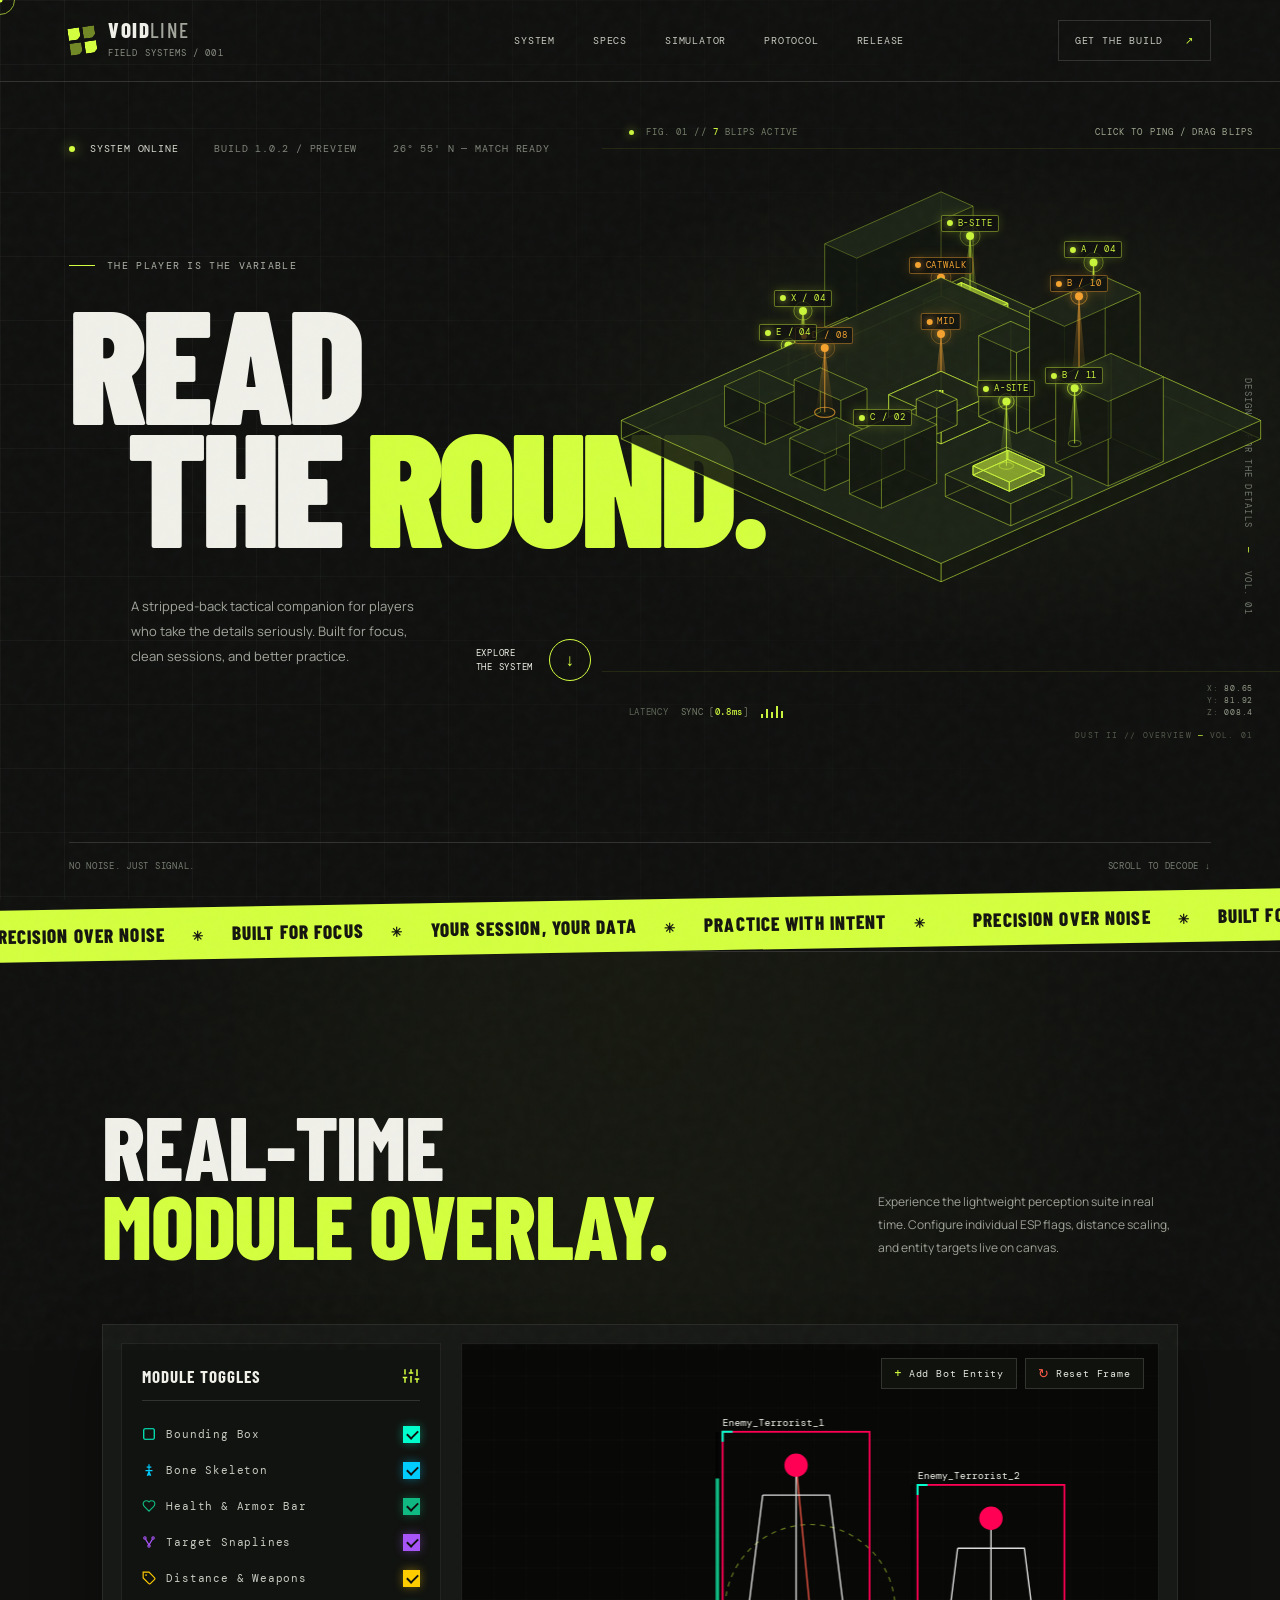
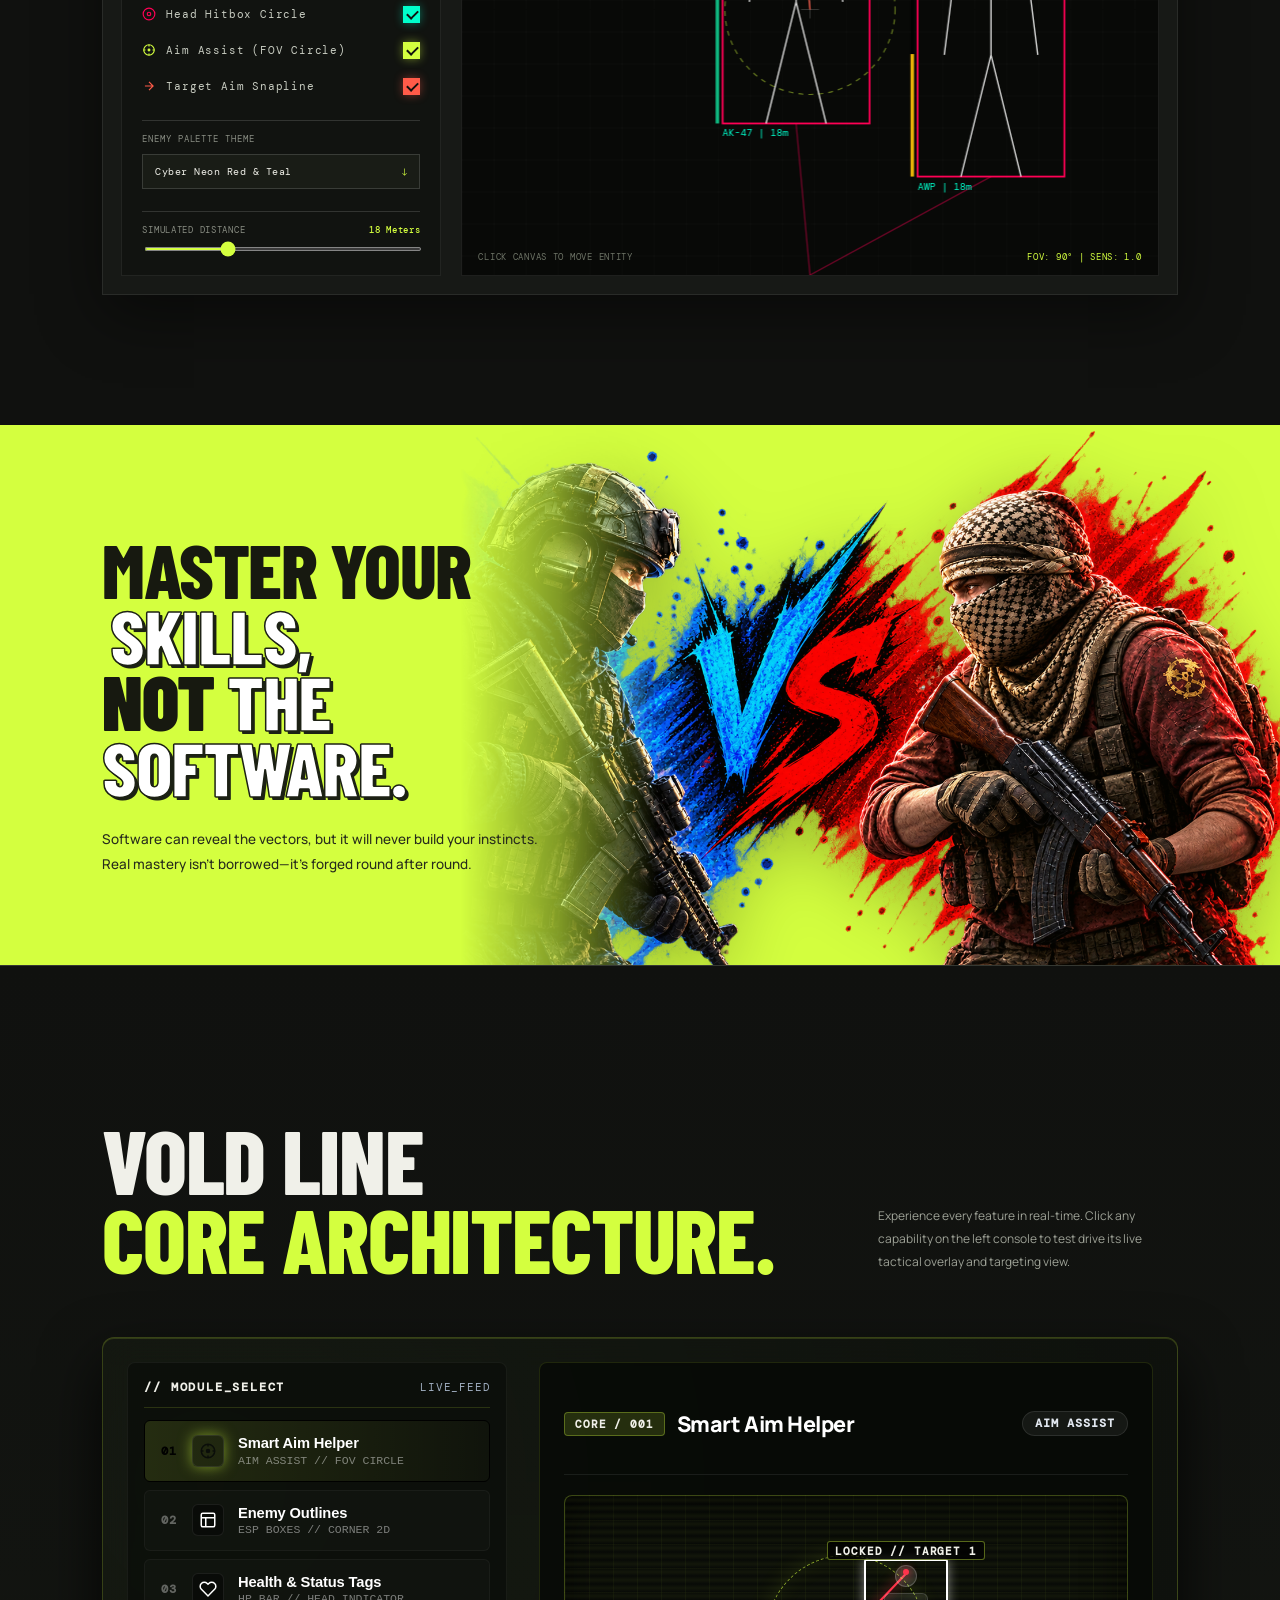
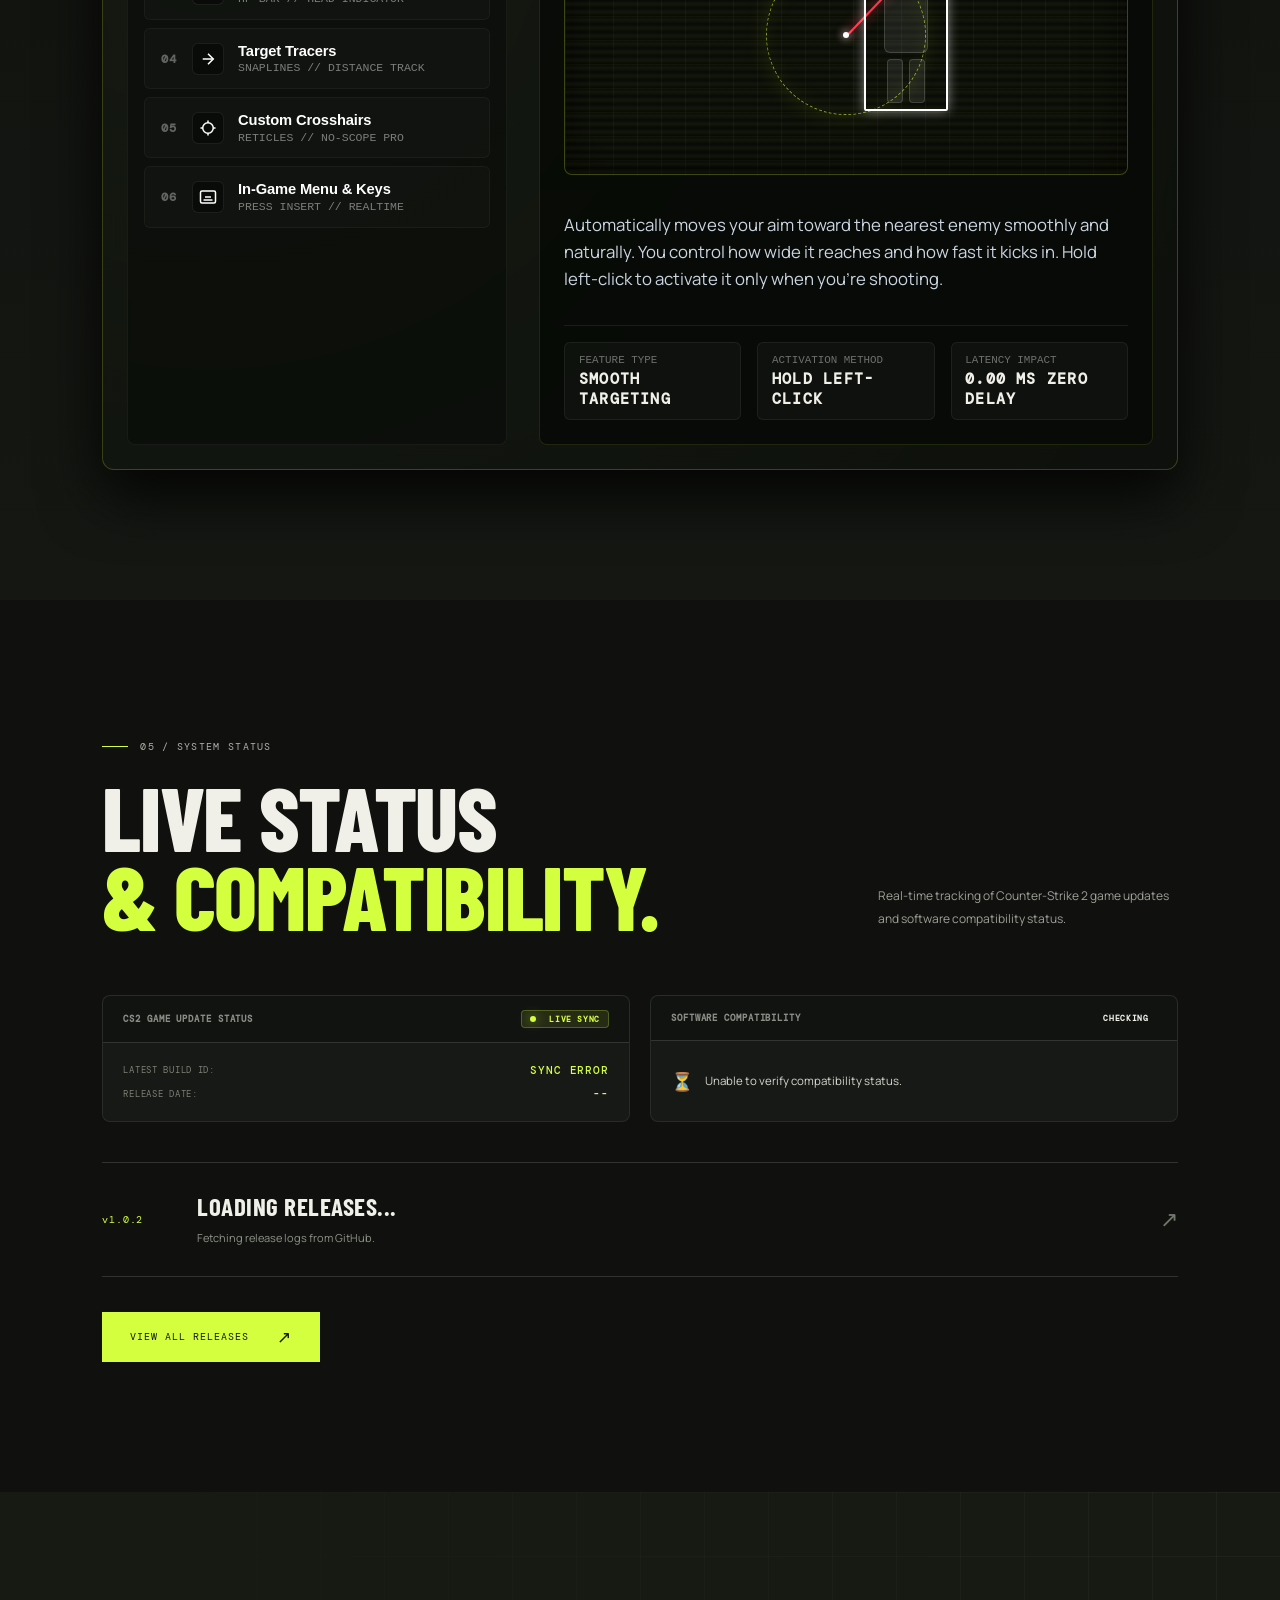
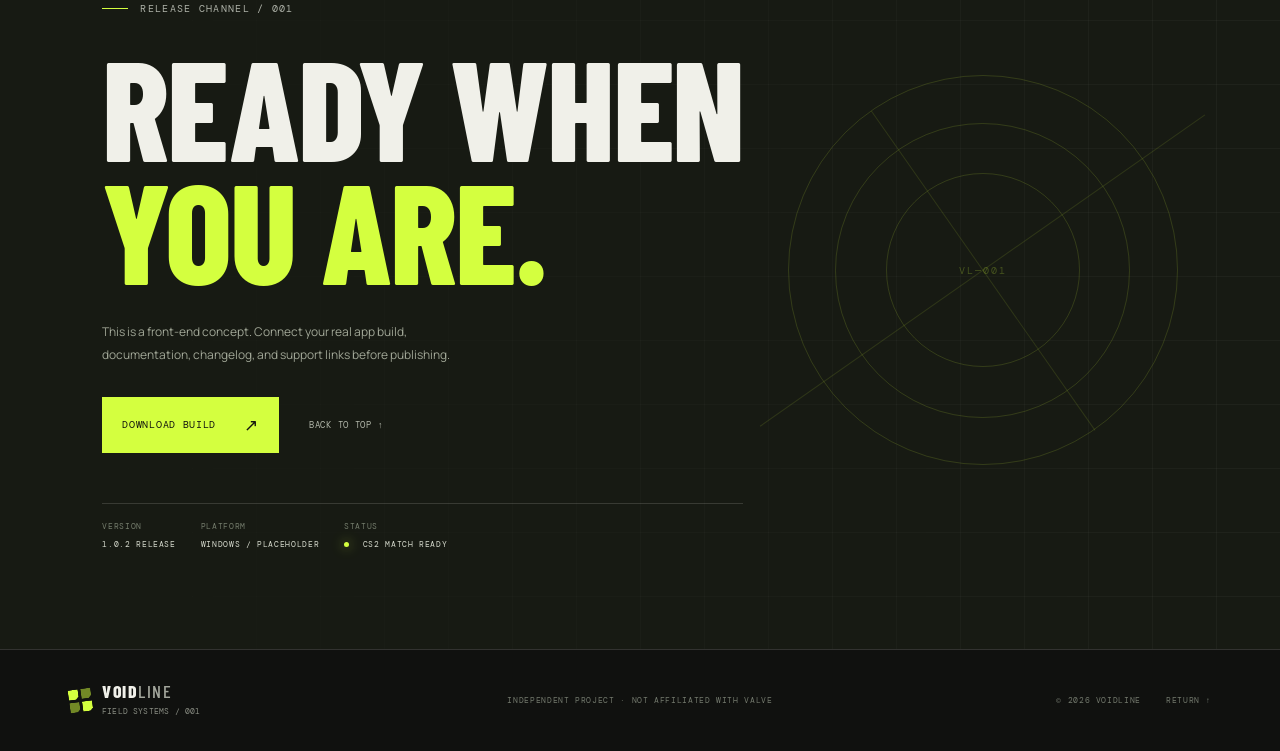
==== index.html @ ed29a685 "Update index.html" ====
<!doctype html>
<html lang="en">

<head>
  <meta charset="utf-8">
  <meta name="viewport" content="width=device-width, initial-scale=1">
  <meta name="theme-color" content="#10110f">
  <meta name="description" content="VOIDLINE — a precision-built companion for Counter-Strike players.">
  <title>VOIDLINE — Tactical Companion</title>
  <link rel="preconnect" href="https://fonts.googleapis.com">
  <link rel="preconnect" href="https://fonts.gstatic.com" crossorigin>
  <link
    href="https://fonts.googleapis.com/css2?family=Barlow+Condensed:wght@500;600;700;800;900&family=DM+Mono:wght@400;500&family=Manrope:wght@400;500;600;700;800&display=swap"
    rel="stylesheet">
  <link rel="stylesheet" href="style.css">
</head>

<body>
  <div class="grain" aria-hidden="true"></div>
  <div class="cursor-dot" aria-hidden="true"></div>
  <div class="cursor-ring" aria-hidden="true"></div>

  <header class="topbar">
    <a class="brand" href="#top" aria-label="VOIDLINE home">
      <span class="brand-mark"><i></i><i></i><i></i><i></i></span>
      <span>VOID<span class="brand-light">LINE</span><small>FIELD SYSTEMS / 001</small></span>
    </a>
    <nav class="nav">
      <a href="#system">SYSTEM</a>
      <a href="#architecture">SPECS</a>
      <a href="#simulator">SIMULATOR</a>
      <a href="#protocol">PROTOCOL</a>
      <a href="#release">RELEASE</a>
    </nav>
    <a class="nav-cta magnetic" href="#release">GET THE BUILD <span>↗</span></a>
    <button class="menu-toggle" aria-label="Toggle navigation"><span></span><span></span></button>
  </header>

  <main id="top">
    <section class="hero">
      <div class="hero-grid"></div>
      <div class="hero-meta mono reveal"><span><b class="live-dot"></b> SYSTEM ONLINE</span><span>BUILD 1.0.2 /
          PREVIEW</span><span>26° 55' N — MATCH READY</span></div>

      <div class="hero-copy">
        <p class="eyebrow reveal"><span class="eyebrow-line"></span> THE PLAYER IS THE VARIABLE</p>
        <h1 class="hero-title reveal"><span>READ</span><span class="title-second">THE <em>ROUND.</em></span></h1>
        <div class="hero-bottom reveal">
          <p class="hero-description">A stripped-back tactical companion for players who take the details seriously.
            Built for focus, clean sessions, and better practice.</p>
          <a href="#system" class="round-link" aria-label="Explore the system"><span>EXPLORE<br>THE
              SYSTEM</span><b>↓</b></a>
        </div>
      </div>

      <!-- 3D Tactical CS2 Dust II Interactive Isometric Map -->
      <div class="hero-art map-isometric-container" id="hero-map-widget" aria-label="CS2 Dust II Tactical Overview Map">
        <!-- Top Tech Metadata -->
        <div class="map-hud-top mono">
          <span class="map-stat-blips"><b class="live-dot-yellow"></b> FIG. 01 // <strong class="blip-count-num"
              id="blip-count-num">7</strong> BLIPS ACTIVE</span>
          <span class="map-stat-interact">CLICK TO PING / DRAG BLIPS</span>
        </div>

        <!-- 3D Isometric Canvas Viewport -->
        <div class="isometric-viewport">
          <canvas id="map-3d-canvas" class="map-canvas"></canvas>
          <div id="map-html-labels" class="map-labels-layer"></div>
        </div>

        <!-- Bottom Tech Telemetry & Coordinates -->
        <div class="map-hud-bottom mono">
          <div class="map-hud-stat-box">
            <span class="hud-tag">LATENCY</span>
            <span class="hud-val">SYNC [<strong class="sync-ms" id="sync-val">0.8ms</strong>]</span>
            <span class="hud-bars"><i></i><i></i><i></i><i></i><i></i></span>
          </div>
          <div class="map-hud-coords">
            <div>X: <span id="coord-x">80.65</span></div>
            <div>Y: <span id="coord-y">81.92</span></div>
            <div>Z: <span id="coord-z">008.4</span></div>
          </div>
        </div>

        <!-- Watermark / Technical Stamp -->
        <div class="map-zoom-tip mono">DUST II // OVERVIEW <span>—</span> VOL. 01</div>
      </div>
      <div class="vertical-label mono">DESIGNED FOR THE DETAILS <span>—</span> VOL. 01</div>
      <div class="hero-foot mono"><span>NO NOISE. JUST SIGNAL.</span><span>SCROLL TO DECODE ↓</span></div>
    </section>

    <section class="ticker" aria-label="Product principles">
      <div class="ticker-track">
        <span>PRECISION OVER NOISE <b>✳</b> BUILT FOR FOCUS <b>✳</b> YOUR SESSION, YOUR DATA <b>✳</b> PRACTICE WITH
          INTENT <b>✳</b></span>
        <span aria-hidden="true">PRECISION OVER NOISE <b>✳</b> BUILT FOR FOCUS <b>✳</b> YOUR SESSION, YOUR DATA <b>✳</b>
          PRACTICE WITH INTENT <b>✳</b></span>
      </div>
    </section>

    <!-- Interactive ESP Simulator Section -->
    <section class="simulator-section section-pad" id="simulator">
      <div class="section-heading reveal">
        <div>
          <h2>REAL-TIME<br><em>MODULE OVERLAY.</em></h2>
        </div>
        <p class="section-intro">Experience the lightweight perception suite in real time. Configure individual ESP
          flags, distance scaling, and entity targets live on canvas.</p>
      </div>

      <div class="sim-wrapper reveal">
        <!-- Control Toggles Panel -->
        <aside class="sim-controls">
          <div class="sim-panel-head">
            <span class="sim-panel-title">MODULE TOGGLES</span>
            <span class="sim-panel-icon" aria-hidden="true">
              <svg width="18" height="18" viewBox="0 0 24 24" fill="none" stroke="currentColor" stroke-width="2">
                <path d="M4 21v-7M4 10V3M12 21v-9M12 8V3M20 21v-5M20 12V3M1 14h6M9 8h6M17 16h6" />
              </svg>
            </span>
          </div>

          <div class="sim-toggles-list mono">
            <!-- 1. Bounding Box -->
            <label class="sim-toggle-row" for="toggle-box">
              <span class="sim-toggle-label">
                <svg class="toggle-ic box-ic" width="14" height="14" viewBox="0 0 24 24" fill="none"
                  stroke="currentColor" stroke-width="2">
                  <rect x="3" y="3" width="18" height="18" rx="2" />
                </svg>
                Bounding Box
              </span>
              <input type="checkbox" id="toggle-box" checked class="sim-checkbox">
              <span class="sim-custom-check"></span>
            </label>

            <!-- 2. Bone Skeleton -->
            <label class="sim-toggle-row" for="toggle-skeleton">
              <span class="sim-toggle-label">
                <svg class="toggle-ic skel-ic" width="14" height="14" viewBox="0 0 24 24" fill="none"
                  stroke="currentColor" stroke-width="2">
                  <path d="M12 2v20M8 7l8 0M6 13l12 0M9 22l3-7 3 7" />
                </svg>
                Bone Skeleton
              </span>
              <input type="checkbox" id="toggle-skeleton" checked class="sim-checkbox">
              <span class="sim-custom-check check-cyan"></span>
            </label>

            <!-- 3. Health & Armor Bar -->
            <label class="sim-toggle-row" for="toggle-health">
              <span class="sim-toggle-label">
                <svg class="toggle-ic health-ic" width="14" height="14" viewBox="0 0 24 24" fill="none"
                  stroke="currentColor" stroke-width="2">
                  <path
                    d="M19 14c1.49-1.46 3-3.21 3-5.5A5.5 5.5 0 0 0 16.5 3c-1.76 0-3 .5-4.5 2-1.5-1.5-2.74-2-4.5-2A5.5 5.5 0 0 0 2 8.5c0 2.3 1.5 4.05 3 5.5l7 7Z" />
                </svg>
                Health & Armor Bar
              </span>
              <input type="checkbox" id="toggle-health" checked class="sim-checkbox">
              <span class="sim-custom-check check-emerald"></span>
            </label>

            <!-- 4. Target Snaplines -->
            <label class="sim-toggle-row" for="toggle-snaplines">
              <span class="sim-toggle-label">
                <svg class="toggle-ic snap-ic" width="14" height="14" viewBox="0 0 24 24" fill="none"
                  stroke="currentColor" stroke-width="2">
                  <circle cx="12" cy="19" r="2" />
                  <circle cx="5" cy="5" r="2" />
                  <circle cx="19" cy="5" r="2" />
                  <path d="m12 17-6-10M12 17l6-10" />
                </svg>
                Target Snaplines
              </span>
              <input type="checkbox" id="toggle-snaplines" checked class="sim-checkbox">
              <span class="sim-custom-check check-purple"></span>
            </label>

            <!-- 5. Distance & Weapons -->
            <label class="sim-toggle-row" for="toggle-info">
              <span class="sim-toggle-label">
                <svg class="toggle-ic tag-ic" width="14" height="14" viewBox="0 0 24 24" fill="none"
                  stroke="currentColor" stroke-width="2">
                  <path d="M12 2H2v10l9.29 9.29c.94.94 2.48.94 3.42 0l6.58-6.58c.94-.94.94-2.48 0-3.42L12 2Z" />
                  <circle cx="7" cy="7" r=".5" fill="currentColor" />
                </svg>
                Distance & Weapons
              </span>
              <input type="checkbox" id="toggle-info" checked class="sim-checkbox">
              <span class="sim-custom-check check-yellow"></span>
            </label>

            <!-- 6. Head Hitbox Circle -->
            <label class="sim-toggle-row" for="toggle-head">
              <span class="sim-toggle-label">
                <svg class="toggle-ic head-ic" width="14" height="14" viewBox="0 0 24 24" fill="none"
                  stroke="currentColor" stroke-width="2">
                  <circle cx="12" cy="12" r="10" />
                  <circle cx="12" cy="12" r="3" />
                </svg>
                Head Hitbox Circle
              </span>
              <input type="checkbox" id="toggle-head" checked class="sim-checkbox">
              <span class="sim-custom-check check-"></span>
            </label>

            <!-- 7. Aim Assist / FOV (NEW in v1.0.2) -->
            <label class="sim-toggle-row" for="toggle-aimbot">
              <span class="sim-toggle-label">
                <svg class="toggle-ic aim-ic" width="14" height="14" viewBox="0 0 24 24" fill="none"
                  stroke="currentColor" stroke-width="2">
                  <circle cx="12" cy="12" r="9" />
                  <path d="M12 3v3m0 12v3M3 12h3m12 0h3" />
                  <circle cx="12" cy="12" r="1.5" fill="currentColor" />
                </svg>
                Aim Assist (FOV Circle)
              </span>
              <input type="checkbox" id="toggle-aimbot" checked class="sim-checkbox">
              <span class="sim-custom-check check-lime"></span>
            </label>

            <!-- 8. Target Aim Snapline (NEW in v1.0.2) -->
            <label class="sim-toggle-row" for="toggle-aimline">
              <span class="sim-toggle-label">
                <svg class="toggle-ic aimline-ic" width="14" height="14" viewBox="0 0 24 24" fill="none"
                  stroke="currentColor" stroke-width="2">
                  <path d="M5 12h14M12 5l7 7-7 7" />
                </svg>
                Target Aim Snapline
              </span>
              <input type="checkbox" id="toggle-aimline" checked class="sim-checkbox">
              <span class="sim-custom-check check-orange"></span>
            </label>
          </div>

          <div class="sim-field-group">
            <label class="sim-field-label mono" for="color-theme-select">ENEMY PALETTE THEME</label>
            <div class="sim-select-wrap">
              <select id="color-theme-select" class="sim-select mono">
                <option value="neon">Cyber Neon Red & Teal</option>
                <option value="acid">Voidline Acid & Monochrome</option>
                <option value="classic">Classic Counter-Strike Amber</option>
                <option value="violet">Tactical Ultra Violet</option>
              </select>
              <span class="sim-select-arrow">↓</span>
            </div>
          </div>

          <div class="sim-field-group">
            <div class="sim-slider-head mono">
              <span>SIMULATED DISTANCE</span>
              <span id="distance-val" class="sim-slider-val">18 Meters</span>
            </div>
            <input type="range" id="distance-slider" min="5" max="50" value="18" class="sim-slider">
          </div>
        </aside>

        <!-- Right: Canvas Viewport -->
        <div class="sim-viewport-card">
          <canvas id="esp-canvas" class="sim-canvas"></canvas>

          <!-- Top Toolbar -->
          <div class="sim-viewport-tools mono">
            <button id="btn-spawn-target" class="sim-btn sim-btn-outline" type="button">
              <span>+</span> Add Bot Entity
            </button>
            <button id="btn-clear-target" class="sim-btn sim-btn-outline" type="button">
              <span class="btn-rotate">↻</span> Reset Frame
            </button>
          </div>

          <!-- Bottom Telemetry HUD Bar -->
          <div class="sim-viewport-foot mono">
            <span class="sim-foot-hint">CLICK CANVAS TO MOVE ENTITY</span>
            <span class="sim-foot-status">FOV: 90° | SENS: 1.0</span>
          </div>
        </div>
      </div>
    </section>

    <!--<section class="system section-pad" id="system">
      <div class="section-heading reveal">
        <div>
          <p class="eyebrow"><span class="eyebrow-line"></span> 01 / THE SYSTEM</p>
          <h2>LESS CLUTTER.<br><em>MORE CONTROL.</em></h2>
        </div>
        <p class="section-intro">A focused toolkit for the parts of Counter-Strike that happen around the match —
          review, practice, and performance.</p>
      </div>
      <div class="feature-grid">
        <article class="feature feature-large reveal">
          <div class="feature-top mono"><span>MODULE / 001</span><span>01—03</span></div>
          <div class="feature-visual visual-session">
            <div class="session-window">
              <div class="window-head"><span>SESSION / OVERVIEW</span><span class="window-dots">•••</span></div>
              <div class="session-number">04<span>:</span>27<span class="session-unit">HRS</span></div>
              <div class="session-chart"><svg viewBox="0 0 420 100" preserveAspectRatio="none">
                  <path
                    d="M0 82 L24 75 L46 80 L68 42 L89 55 L111 30 L135 49 L157 20 L180 35 L202 12 L225 40 L248 28 L270 58 L292 39 L314 46 L337 17 L359 31 L382 10 L420 18"
                    fill="none" stroke="currentColor" stroke-width="2" />
                  <path
                    d="M0 82 L24 75 L46 80 L68 42 L89 55 L111 30 L135 49 L157 20 L180 35 L202 12 L225 40 L248 28 L270 58 L292 39 L314 46 L337 17 L359 31 L382 10 L420 18 L420 100 L0 100Z"
                    fill="currentColor" opacity=".08" />
                </svg></div>
              <div class="session-stats"><span>SESSION TIME <b>04:27:18</b></span><span>CAPTURES <b>12 FILES</b></span>
              </div>
            </div>
            <span class="visual-index mono">A—01</span>
          </div>
          <div class="feature-copy">
            <h3>SESSION<br>INTELLIGENCE</h3>
            <p>Keep your practice history and session details in one clean, readable space.</p><span
              class="feature-arrow">↗</span>
          </div>
        </article>
        <article class="feature reveal">
          <div class="feature-top mono"><span>MODULE / 002</span><span>02—03</span></div>
          <div class="feature-visual visual-capture">
            <div class="capture-frame"><span class="capture-corner c1"></span><span
                class="capture-corner c2"></span><span class="capture-corner c3"></span><span
                class="capture-corner c4"></span>
              <div class="capture-cross">+</div>
              <div class="capture-label mono">FRAME CAPTURE / READY</div>
              <div class="capture-rec"><i></i> REC <span>00:14:32</span></div>
            </div>
            <span class="visual-index mono">B—02</span>
          </div>
          <div class="feature-copy">
            <h3>CLIP<br>WORKFLOW</h3>
            <p>Keep notable moments organised for review and sharing.</p><span class="feature-arrow">↗</span>
          </div>
        </article>
        <article class="feature reveal">
          <div class="feature-top mono"><span>MODULE / 003</span><span>03—03</span></div>
          <div class="feature-visual visual-practice">
            <div class="practice-ring"><span class="practice-target">+</span><span class="practice-orbit"></span><span
                class="practice-orbit orbit-inner"></span><span class="practice-dot"></span></div>
            <div class="practice-readout mono"><span>DRILL 04</span><b>TRACK / RESET</b><span>00:32.08</span></div>
            <span class="visual-index mono">C—03</span>
          </div>
          <div class="feature-copy">
            <h3>PRACTICE<br>PROTOCOLS</h3>
            <p>Build repeatable routines with focused drills and measurable goals.</p><span
              class="feature-arrow">↗</span>
          </div>
        </article>
      </div>
      <p class="fineprint mono">CONCEPT PREVIEW — MODULES SHOWN ARE DESIGN PLACEHOLDERS.</p>
    </section> -->

    <section class="manifesto">
      <div class="manifesto-container">
        <div class="manifesto-inner reveal">
          <h2>
            MASTER YOUR<br>
            <span class="highlight-skills">SKILLS,</span><br>
            <span class="highlight-not">NOT</span> <em>THE SOFTWARE.</em>
          </h2>

          <p class="manifesto-philosophy">
            Software can reveal the vectors, but it will never build your instincts. Real
            mastery isn't borrowed—it's forged round after round.
          </p>
        </div>
        <div class="manifesto-art-wrap reveal">
          <img src="images/ctvst.png" alt="Counter-Strike 2 CT vs T Tactical Battle" class="manifesto-img">
        </div>
      </div>
    </section>

    <!-- CHEAT Codebase Architecture & Technical Features -->
    <section class="cheat-features section-pad" id="architecture">
      <div class="section-heading reveal">
        <div>
          <h2>VOLD LINE<br><em>CORE ARCHITECTURE.</em></h2>
        </div>
        <p class="section-intro">Experience every feature in real-time. Click any capability on the left console to test
          drive its live tactical overlay and targeting view.</p>
      </div>

      <!-- TACTICAL INTERACTIVE HUD CONSOLE -->
      <div class="tactical-console reveal">
        <!-- Console Left: Feature Navigation Selector -->
        <div class="console-nav-panel">
          <div class="console-panel-header mono">
            <span class="console-tag">// MODULE_SELECT</span>
            <div class="console-status-led">
              <span class="led-dot"></span>
              <span>LIVE_FEED</span>
            </div>
          </div>
          <div class="console-items-list" role="tablist">
            <!-- Item 1 -->
            <button class="console-nav-item active" data-feature="aim" type="button">
              <span class="nav-idx mono">01</span>
              <div class="nav-icon">
                <svg width="18" height="18" viewBox="0 0 24 24" fill="none" stroke="currentColor" stroke-width="2">
                  <circle cx="12" cy="12" r="9" />
                  <path d="M12 3v3m0 12v3M3 12h3m12 0h3" />
                  <circle cx="12" cy="12" r="2" fill="currentColor" />
                </svg>
              </div>
              <div class="nav-info">
                <span class="nav-title">Smart Aim Helper</span>
                <span class="nav-sub">AIM ASSIST // FOV CIRCLE</span>
              </div>
            </button>

            <!-- Item 2 -->
            <button class="console-nav-item" data-feature="boxes" type="button">
              <span class="nav-idx mono">02</span>
              <div class="nav-icon">
                <svg width="18" height="18" viewBox="0 0 24 24" fill="none" stroke="currentColor" stroke-width="2">
                  <rect x="3" y="3" width="18" height="18" rx="2" />
                  <path d="M3 9h18M9 21V9" />
                </svg>
              </div>
              <div class="nav-info">
                <span class="nav-title">Enemy Outlines</span>
                <span class="nav-sub">ESP BOXES // CORNER 2D</span>
              </div>
            </button>

            <!-- Item 3 -->
            <button class="console-nav-item" data-feature="health" type="button">
              <span class="nav-idx mono">03</span>
              <div class="nav-icon">
                <svg width="18" height="18" viewBox="0 0 24 24" fill="none" stroke="currentColor" stroke-width="2">
                  <path
                    d="M20.84 4.61a5.5 5.5 0 0 0-7.78 0L12 5.67l-1.06-1.06a5.5 5.5 0 0 0-7.78 7.78l1.06 1.06L12 21.23l7.78-7.78 1.06-1.06a5.5 5.5 0 0 0 0-7.78z" />
                </svg>
              </div>
              <div class="nav-info">
                <span class="nav-title">Health &amp; Status Tags</span>
                <span class="nav-sub">HP BAR // HEAD INDICATOR</span>
              </div>
            </button>

            <!-- Item 4 -->
            <button class="console-nav-item" data-feature="tracers" type="button">
              <span class="nav-idx mono">04</span>
              <div class="nav-icon">
                <svg width="18" height="18" viewBox="0 0 24 24" fill="none" stroke="currentColor" stroke-width="2">
                  <line x1="5" y1="12" x2="19" y2="12" />
                  <polyline points="12 5 19 12 12 19" />
                </svg>
              </div>
              <div class="nav-info">
                <span class="nav-title">Target Tracers</span>
                <span class="nav-sub">SNAPLINES // DISTANCE TRACK</span>
              </div>
            </button>

            <!-- Item 5 -->
            <button class="console-nav-item" data-feature="crosshair" type="button">
              <span class="nav-idx mono">05</span>
              <div class="nav-icon">
                <svg width="18" height="18" viewBox="0 0 24 24" fill="none" stroke="currentColor" stroke-width="2">
                  <circle cx="12" cy="12" r="7" />
                  <path d="M12 2v3M12 19v3M2 12h3M19 12h3" />
                </svg>
              </div>
              <div class="nav-info">
                <span class="nav-title">Custom Crosshairs</span>
                <span class="nav-sub">RETICLES // NO-SCOPE PRO</span>
              </div>
            </button>

            <!-- Item 6 -->
            <button class="console-nav-item" data-feature="menu" type="button">
              <span class="nav-idx mono">06</span>
              <div class="nav-icon">
                <svg width="18" height="18" viewBox="0 0 24 24" fill="none" stroke="currentColor" stroke-width="2">
                  <rect x="2" y="4" width="20" height="16" rx="2" />
                  <path d="M6 8h.01M10 8h.01M14 8h.01M18 8h.01M8 12h8M6 16h12" />
                </svg>
              </div>
              <div class="nav-info">
                <span class="nav-title">In-Game Menu &amp; Keys</span>
                <span class="nav-sub">PRESS INSERT // REALTIME</span>
              </div>
            </button>
          </div>
        </div>

        <!-- Console Right: Interactive Live Tactical Display Stage -->
        <div class="console-display-stage">
          <div class="console-stage-header">
            <div class="stage-title-wrap">
              <span class="stage-core-badge mono" id="stageBadge">CORE / 001</span>
              <h3 class="stage-main-title" id="stageTitle">Smart Aim Helper</h3>
            </div>
            <span class="stage-badge-pill mono" id="stageCategory">AIM ASSIST</span>
          </div>

          <!-- Dynamic Live HUD Simulation Viewport -->
          <div class="stage-hud-viewport" id="stageViewport">
            <div class="stage-scanline"></div>

            <!-- Tracer SVG -->
            <svg class="hud-tracer-svg" id="hudTracerSvg">
              <line id="hudTracerLine" class="hud-tracer-line" x1="0" y1="0" x2="0" y2="0" />
            </svg>

            <!-- FOV Circle -->
            <div class="hud-fov-circle" id="hudFovCircle"></div>

            <!-- Center Crosshair -->
            <div class="hud-center-crosshair" id="hudCenterCrosshair">
              <div class="cross-line-h"></div>
              <div class="cross-line-v"></div>
              <div class="cross-center-dot"></div>
            </div>

            <!-- Target Dummy Model -->
            <div class="hud-target-dummy" id="hudTargetDummy" style="transform: translate(60px, 0px);">
              <div class="target-model-box">
                <!-- Head -->
                <div class="target-head">
                  <div class="hud-head-dot" id="hudHeadDot"></div>
                </div>
                <!-- Torso -->
                <div class="target-torso"></div>
                <!-- Legs -->
                <div class="target-legs">
                  <span></span><span></span>
                </div>

                <!-- Overlays -->
                <div class="hud-esp-box" id="hudEspBox"></div>
                <div class="hud-health-bar-side" id="hudHealthBar">
                  <div class="hud-health-fill" id="hudHealthFill"></div>
                </div>
                <div class="hud-tag-hp mono" id="hudHpTag">100 HP // DUST II</div>
              </div>
            </div>

            <!-- In-game Menu Floating Mockup -->
            <div class="hud-menu-window" id="hudMenuWindow" style="display: none;">
              <div class="menu-win-titlebar mono">
                <span>VOLD LINE // SETTINGS [INSERT]</span>
                <span>v1.0.2</span>
              </div>
              <div class="menu-win-row">
                <span>Aimbot Smoothing</span>
                <span style="color: var(--accent); font-weight: bold;">4.2x (Soft)</span>
              </div>
              <div class="menu-win-row">
                <span>Enemy ESP Boxes</span>
                <div class="menu-win-toggle"></div>
              </div>
              <div class="menu-win-row">
                <span>Health Numbers</span>
                <div class="menu-win-toggle"></div>
              </div>
              <div class="menu-win-row">
                <span>Target Snaplines</span>
                <div class="menu-win-toggle"></div>
              </div>
            </div>
          </div>

          <!-- Bottom Description & Tactical Metrics -->
          <div class="console-details-wrap">
            <p class="stage-desc-text" id="stageDesc">
              Automatically moves your aim toward the nearest enemy smoothly and naturally. You control how wide it
              reaches and how fast it kicks in. Hold left-click to activate it only when you're shooting.
            </p>

            <div class="stage-metrics-row">
              <div class="metric-pill">
                <span class="metric-label" id="metric1Label">FEATURE TYPE</span>
                <span class="metric-val mono" id="metric1Val">SMOOTH TARGETING</span>
              </div>
              <div class="metric-pill">
                <span class="metric-label" id="metric2Label">ACTIVATION METHOD</span>
                <span class="metric-val mono" id="metric2Val">HOLD LEFT-CLICK</span>
              </div>
              <div class="metric-pill">
                <span class="metric-label" id="metric3Label">LATENCY IMPACT</span>
                <span class="metric-val mono" id="metric3Val">0.00 MS ZERO DELAY</span>
              </div>
            </div>
          </div>
        </div>
      </div>
    </section>

    <section class="protocol section-pad" id="protocol">
      <div class="section-heading reveal">
        <div>
          <p class="eyebrow"><span class="eyebrow-line"></span> 05 / SYSTEM STATUS</p>
          <h2>LIVE STATUS<br><em>&amp; COMPATIBILITY.</em></h2>
        </div>
        <p class="section-intro">Real-time tracking of Counter-Strike 2 game updates and software compatibility status.
        </p>
      </div>

      <!-- Dual Status Dashboard Grid -->
      <div class="status-dashboard-grid reveal">

        <!-- Card 1: CS2 Update Status -->
        <div class="status-card cs2-update-card">
          <div class="status-card-header mono">
            <span class="status-title">CS2 GAME UPDATE STATUS</span>
            <span class="status-pill live-pill" id="cs2BuildPill"><b class="live-dot"></b> LIVE SYNC</span>
          </div>
          <div class="status-card-body">
            <div class="cs2-info-row">
              <span class="cs2-label mono">LATEST BUILD ID:</span>
              <span class="cs2-val mono" id="cs2LatestBuild">FETCHING...</span>
            </div>
            <div class="cs2-info-row">
              <span class="cs2-label mono">RELEASE DATE:</span>
              <span class="cs2-val mono" id="cs2ReleaseDate">--</span>
            </div>
          </div>
        </div>

        <!-- Card 2: Software Compatibility Status -->
        <div class="status-card compatibility-card" id="compatibilityCard">
          <div class="status-card-header mono">
            <span class="status-title">SOFTWARE COMPATIBILITY</span>
            <span class="status-pill" id="compatBadgePill">CHECKING</span>
          </div>
          <div class="status-card-body">
            <div class="compat-msg-wrap" id="compatMsgWrap">
              <span class="compat-icon" id="compatIcon">⏳</span>
              <p class="compat-text" id="compatText">Checking compatibility with latest CS2 update...</p>
            </div>
          </div>
        </div>

      </div>

      <!-- Dynamic Version Logs Container -->
      <div class="protocol-list" id="versionLogsContainer" style="margin-top: 40px;">
        <div class="protocol-row reveal">
          <span class="protocol-no mono">v1.0.2</span>
          <div>
            <h3>LOADING RELEASES...</h3>
            <p>Fetching release logs from GitHub.</p>
          </div>
          <span class="protocol-symbol">↗</span>
        </div>
      </div>

      <!-- View All Releases Redirect Button -->
      <div class="view-all-wrapper reveal">
        <a href="versions.html" class="button-primary view-all-btn">
          VIEW ALL RELEASES <span>↗</span>
        </a>
      </div>
    </section>

    <section class="release" id="release">
      <div class="release-grid"></div>
      <div class="release-content reveal">
        <p class="eyebrow"><span class="eyebrow-line"></span> RELEASE CHANNEL / 001</p>
        <h2>READY WHEN<br><em>YOU ARE.</em></h2>
        <p>This is a front-end concept. Connect your real app build, documentation, changelog, and support links before
          publishing.</p>
        <div class="release-actions"><a class="button-primary" href="https://example.com/download" target="_blank"
            rel="noreferrer">DOWNLOAD BUILD <span>↗</span></a><a class="text-link" href="#top">BACK TO TOP ↑</a></div>
        <div class="release-meta mono"><span>VERSION <b>1.0.2 RELEASE</b></span><span>PLATFORM <b>WINDOWS /
              PLACEHOLDER</b></span><span>STATUS <b><i class="live-dot"></i> CS2 MATCH READY</b></span></div>
      </div>
      <div class="release-symbol" aria-hidden="true">
        <div class="symbol-cross"></div><span>VL—001</span>
      </div>
    </section>
  </main>

  <footer class="footer"><a class="brand" href="#top"><span
        class="brand-mark"><i></i><i></i><i></i><i></i></span><span>VOID<span
          class="brand-light">LINE</span><small>FIELD SYSTEMS / 001</small></span></a>
    <p class="mono">INDEPENDENT PROJECT · NOT AFFILIATED WITH VALVE</p>
    <div class="footer-right mono"><span>© 2026 VOIDLINE</span><a href="#top">RETURN ↑</a></div>
  </footer>
  <script src="script.js"></script>
</body>

</html>
---- style.css ----
@import url('https://fonts.googleapis.com/css2?family=Barlow+Condensed:wght@500;600;700;800;900&family=DM+Mono:wght@400;500&family=Manrope:wght@400;500;600;700;800&display=swap');

:root {
  --bg: #10110f;
  --panel: #171916;
  --text: #f0f0e9;
  --muted: #898d83;
  --line: rgba(240, 240, 233, .15);
  --acid: #d4ff3f;
  --mono: "DM Mono", monospace;
  --display: "Barlow Condensed", sans-serif;
  --body: "Manrope", sans-serif
}

* {
  box-sizing: border-box
}

html {
  scroll-behavior: smooth;
  scroll-padding-top: 85px
}

body {
  margin: 0;
  background: var(--bg);
  color: var(--text);
  font-family: var(--body);
  overflow-x: hidden;
  cursor: none
}

a {
  color: inherit;
  text-decoration: none
}

::selection {
  background: var(--acid);
  color: #111
}

.grain {
  position: fixed;
  inset: -50%;
  z-index: 20;
  pointer-events: none;
  opacity: .045;
  background-image: url("data:image/svg+xml,%3Csvg viewBox='0 0 180 180' xmlns='http://www.w3.org/2000/svg'%3E%3Cfilter id='n'%3E%3CfeTurbulence type='fractalNoise' baseFrequency='.9' numOctaves='3' stitchTiles='stitch'/%3E%3C/filter%3E%3Crect width='100%25' height='100%25' filter='url(%23n)' opacity='.55'/%3E%3C/svg%3E");
  animation: grain .22s steps(2) infinite
}

.cursor-dot,
.cursor-ring {
  position: fixed;
  left: 0;
  top: 0;
  pointer-events: none;
  z-index: 100;
  transform: translate(-50%, -50%);
  border-radius: 50%
}

.cursor-dot {
  width: 5px;
  height: 5px;
  background: var(--acid)
}

.cursor-ring {
  width: 30px;
  height: 30px;
  border: 1px solid rgba(212, 255, 63, .65);
  transition: width .25s, height .25s, border-color .25s
}

.cursor-ring.hover {
  width: 55px;
  height: 55px;
  border-color: var(--acid)
}

.mono {
  font-family: var(--mono);
  font-size: 10px;
  letter-spacing: .08em
}

.topbar {
  height: 82px;
  padding: 0 5.4%;
  display: flex;
  align-items: center;
  justify-content: space-between;
  border-bottom: 1px solid var(--line);
  position: absolute;
  z-index: 10;
  top: 0;
  left: 0;
  width: 100%
}

.brand {
  display: flex;
  gap: 12px;
  align-items: center;
  font: 800 21px var(--display);
  letter-spacing: .07em;
  line-height: .8
}

.brand-light {
  font-weight: 500;
  color: #a3a69c
}

.brand small {
  display: block;
  font: 9px var(--mono);
  letter-spacing: .12em;
  color: var(--muted);
  margin-top: 8px
}

.brand-mark {
  width: 27px;
  height: 27px;
  display: grid;
  grid-template-columns: 1fr 1fr;
  gap: 3px;
  transform: rotate(-8deg)
}

.brand-mark i {
  background: var(--acid);
  display: block;
  clip-path: polygon(0 0, 100% 0, 100% 70%, 70% 100%, 0 100%)
}

.brand-mark i:nth-child(2),
.brand-mark i:nth-child(3) {
  opacity: .5
}

.nav {
  display: flex;
  gap: 38px;
  margin-left: 12%
}

.nav a,
.nav-cta {
  font: 10px var(--mono);
  letter-spacing: .08em;
  color: #c6c9c0;
  transition: color .2s
}

.nav a:hover,
.nav-cta:hover {
  color: var(--acid)
}

.nav-cta {
  border: 1px solid var(--line);
  padding: 13px 16px
}

.nav-cta span {
  color: var(--acid);
  margin-left: 15px
}

.menu-toggle {
  display: none
}

.hero {
  min-height: 790px;
  height: min(900px, 100vh);
  position: relative;
  overflow: hidden;
  padding: 142px 5.4% 34px;
  background: radial-gradient(ellipse at 78% 45%, rgba(100, 117, 59, .12), transparent 35%), var(--bg)
}

.hero-grid,
.release-grid {
  position: absolute;
  inset: 0;
  background-image: linear-gradient(rgba(255, 255, 255, .035) 1px, transparent 1px), linear-gradient(90deg, rgba(255, 255, 255, .035) 1px, transparent 1px);
  background-size: 64px 64px;
  mask-image: linear-gradient(90deg, black, transparent 95%);
  pointer-events: none
}

.hero-meta {
  display: flex;
  gap: 36px;
  color: #7f847a;
  position: relative;
  z-index: 2
}

.hero-meta span:first-child {
  color: #d6d9cf
}

.live-dot {
  display: inline-block;
  width: 6px;
  height: 6px;
  border-radius: 50%;
  background: var(--acid);
  box-shadow: 0 0 12px rgba(212, 255, 63, .7);
  margin-right: 8px;
  animation: pulse 1.5s infinite
}

.hero-copy {
  position: relative;
  z-index: 3;
  margin-top: 104px;
  width: 60%;
  max-width: 740px
}

.eyebrow {
  font: 10px var(--mono);
  letter-spacing: .13em;
  color: #aeb2a8;
  display: flex;
  align-items: center;
  gap: 12px
}

.eyebrow-line {
  height: 1px;
  width: 26px;
  background: var(--acid);
  display: inline-block
}

.hero-title {
  font: 900 clamp(86px, 12.5vw, 178px)/.77 var(--display);
  letter-spacing: -.035em;
  margin: 28px 0 35px;
  position: relative
}

.hero-title span {
  display: block
}

.hero-title .title-second {
  padding-left: 8.5%;
  white-space: nowrap
}

.hero-title em,
h2 em {
  font-style: normal;
  color: var(--acid)
}

.hero-bottom {
  display: flex;
  align-items: flex-end;
  gap: 45px;
  margin-left: 9%;
  max-width: 550px
}

.hero-description {
  font-size: 13px;
  line-height: 1.9;
  color: #a2a69d;
  max-width: 300px
}

.round-link {
  display: flex;
  align-items: center;
  gap: 16px;
  flex-shrink: 0;
  font: 9px/1.6 var(--mono);
  letter-spacing: .08em
}

.round-link b {
  border: 1px solid var(--acid);
  color: var(--acid);
  width: 42px;
  height: 42px;
  border-radius: 50%;
  display: grid;
  place-items: center;
  font-size: 17px;
  font-weight: 400;
  transition: background .25s, color .25s, transform .25s
}

.round-link:hover b {
  background: var(--acid);
  color: #111;
  transform: translateY(4px)
}

.hero-art {
  position: absolute;
  width: min(49vw, 690px);
  aspect-ratio: 1;
  right: 0;
  top: 18%;
  z-index: 1;
  opacity: .92
}

.orbit {
  position: absolute;
  border: 1px solid rgba(212, 255, 63, .18);
  border-radius: 50%;
  inset: 10%;
  animation: rotate 36s linear infinite
}

.orbit-two {
  inset: 2%;
  border-color: rgba(255, 255, 255, .09);
  animation-direction: reverse;
  animation-duration: 54s
}

.radar {
  position: absolute;
  inset: 16%;
  border-radius: 50%;
  border: 1px solid rgba(212, 255, 63, .28);
  overflow: hidden;
  background: repeating-radial-gradient(circle, transparent 0 17%, rgba(212, 255, 63, .08) 17.2% 17.4%), linear-gradient(90deg, transparent 49.8%, rgba(212, 255, 63, .14) 50%, transparent 50.2%), linear-gradient(transparent 49.8%, rgba(212, 255, 63, .14) 50%, transparent 50.2%)
}

.radar-cross {
  position: absolute;
  inset: 12%;
  border: 1px dashed rgba(212, 255, 63, .15);
  border-radius: 50%
}

.radar-sweep {
  position: absolute;
  inset: 0;
  border-radius: 50%;
  background: conic-gradient(from 0deg, transparent 0 75%, rgba(212, 255, 63, .2) 95%, transparent 100%);
  animation: rotate 8s linear infinite
}

.radar-center {
  position: absolute;
  inset: 43%;
  border: 1px solid var(--acid);
  display: grid;
  place-items: center;
  color: var(--acid);
  font: 12px var(--mono);
  transform: rotate(45deg)
}

.radar-center span {
  transform: rotate(-45deg)
}

.radar-point {
  position: absolute;
  width: 7px;
  height: 7px;
  background: var(--acid);
  border-radius: 50%;
  box-shadow: 0 0 15px var(--acid);
  animation: pulse 2s infinite
}

.point-a {
  left: 31%;
  top: 24%
}

.point-b {
  left: 69%;
  top: 63%;
  animation-delay: .6s
}

.point-c {
  left: 21%;
  top: 72%;
  animation-delay: 1.1s
}

.radar-label {
  position: absolute;
  font-size: 9px;
  color: var(--acid)
}

.label-a {
  left: 35%;
  top: 20%
}

.label-b {
  left: 72%;
  top: 60%
}

.art-tag {
  position: absolute;
  left: 12%;
  right: 12%;
  display: flex;
  justify-content: space-between;
  color: #8d9381;
  font: 9px var(--mono);
  letter-spacing: .1em
}

.tag-top {
  top: 8%;
  border-bottom: 1px solid var(--line);
  padding-bottom: 12px
}

.tag-bottom {
  bottom: 7%;
  border-top: 1px solid var(--line);
  padding-top: 12px;
  align-items: center
}

.tag-bottom strong {
  color: var(--acid);
  font-weight: 400
}

.mini-bars {
  display: flex;
  align-items: flex-end;
  gap: 3px;
  height: 15px
}

.mini-bars i {
  width: 3px;
  background: var(--acid);
  height: 30%;
  animation: equalize .8s infinite alternate
}

.mini-bars i:nth-child(2) {
  height: 80%;
  animation-delay: .2s
}

.mini-bars i:nth-child(3) {
  height: 50%;
  animation-delay: .1s
}

.mini-bars i:nth-child(4) {
  height: 100%;
  animation-delay: .4s
}

.mini-bars i:nth-child(5) {
  height: 65%;
  animation-delay: .3s
}

.mini-bars i:nth-child(6) {
  height: 90%;
  animation-delay: .15s
}

.mini-bars i:nth-child(7) {
  height: 45%;
  animation-delay: .5s
}

.coordinate {
  position: absolute;
  right: 0;
  bottom: 20%;
  color: #686e60;
  line-height: 1.8
}

.vertical-label {
  position: absolute;
  right: 2%;
  top: 42%;
  writing-mode: vertical-rl;
  color: #70766b;
  font-size: 9px;
  letter-spacing: .14em
}

.vertical-label span {
  color: var(--acid);
  margin: 12px 0
}

.hero-foot {
  position: absolute;
  left: 5.4%;
  right: 5.4%;
  bottom: 28px;
  border-top: 1px solid var(--line);
  padding-top: 17px;
  display: flex;
  justify-content: space-between;
  color: #777d72;
  font-size: 9px
}

.ticker {
  overflow: hidden;
  background: var(--acid);
  color: #14150f;
  padding: 14px 0;
  transform: rotate(-1deg) scale(1.02);
  position: relative;
  z-index: 4
}

.ticker-track {
  display: flex;
  width: max-content;
  animation: marquee 26s linear infinite
}

.ticker-track span {
  font: 800 19px var(--display);
  letter-spacing: .05em;
  white-space: nowrap;
  padding-right: 24px
}

.ticker-track b {
  font-size: 13px;
  margin: 0 22px
}

.section-pad {
  padding: 130px 8%
}

.section-heading {
  display: flex;
  justify-content: space-between;
  align-items: flex-end;
  gap: 50px;
  margin-bottom: 60px
}

.section-heading h2,
.manifesto h2,
.release h2 {
  font: 800 clamp(54px, 7vw, 94px)/.88 var(--display);
  letter-spacing: -.015em;
  margin: 24px 0 0
}

.section-intro {
  max-width: 300px;
  font-size: 12px;
  line-height: 1.9;
  color: #9da196;
  margin: 0 0 4px
}

.feature-grid {
  display: grid;
  grid-template-columns: 1.15fr 1fr 1fr;
  gap: 14px
}

.feature {
  background: #151713;
  border: 1px solid rgba(255, 255, 255, .09);
  min-width: 0;
  position: relative;
  transition: border-color .3s, transform .3s
}

.feature:hover {
  border-color: rgba(212, 255, 63, .45);
  transform: translateY(-5px)
}

.feature-top {
  padding: 17px 18px;
  display: flex;
  justify-content: space-between;
  color: #81867a;
  border-bottom: 1px solid var(--line)
}

.feature-visual {
  height: 270px;
  position: relative;
  display: grid;
  place-items: center;
  overflow: hidden;
  background: radial-gradient(ellipse, rgba(212, 255, 63, .08), transparent 70%)
}

.visual-index {
  position: absolute;
  right: 15px;
  bottom: 13px;
  color: #6f7569
}

.session-window {
  width: 83%;
  border: 1px solid rgba(212, 255, 63, .28);
  background: rgba(12, 14, 11, .8);
  padding: 14px 14px 12px;
  box-shadow: 0 15px 50px #0005
}

.window-head {
  display: flex;
  justify-content: space-between;
  color: #a3a99a;
  font: 8px var(--mono);
  letter-spacing: .1em
}

.window-dots {
  color: var(--acid);
  letter-spacing: 3px
}

.session-number {
  font: 700 50px var(--display);
  letter-spacing: .03em;
  margin: 18px 0 8px
}

.session-number span {
  color: var(--acid)
}

.session-unit {
  font: 9px var(--mono);
  color: #81877a;
  margin-left: 8px
}

.session-chart {
  height: 60px;
  color: var(--acid);
  border-bottom: 1px solid #414637
}

.session-chart svg {
  width: 100%;
  height: 100%
}

.session-stats {
  display: flex;
  justify-content: space-between;
  gap: 10px;
  margin-top: 12px;
  font: 7px var(--mono);
  color: #747b6d
}

.session-stats b {
  display: block;
  color: #d4d8cc;
  font-weight: 400;
  margin-top: 6px
}

.visual-capture {
  background: linear-gradient(135deg, #20231b, #12140f)
}

.capture-frame {
  width: 72%;
  height: 64%;
  border: 1px solid rgba(212, 255, 63, .25);
  position: relative;
  background: linear-gradient(135deg, transparent 49.5%, rgba(212, 255, 63, .1) 50%, transparent 50.5%)
}

.capture-corner {
  position: absolute;
  width: 18px;
  height: 18px;
  border-color: var(--acid);
  border-style: solid
}

.c1 {
  top: -2px;
  left: -2px;
  border-width: 2px 0 0 2px
}

.c2 {
  top: -2px;
  right: -2px;
  border-width: 2px 2px 0 0
}

.c3 {
  bottom: -2px;
  left: -2px;
  border-width: 0 0 2px 2px
}

.c4 {
  bottom: -2px;
  right: -2px;
  border-width: 0 2px 2px 0
}

.capture-cross {
  position: absolute;
  top: 50%;
  left: 50%;
  transform: translate(-50%, -50%);
  font-size: 26px;
  color: var(--acid);
  font-weight: 200
}

.capture-label {
  position: absolute;
  bottom: 12px;
  left: 12px;
  color: #8f9780;
  font-size: 8px
}

.capture-rec {
  position: absolute;
  top: 12px;
  left: 12px;
  font: 8px var(--mono);
  color: #d8dcd0
}

.capture-rec i {
  display: inline-block;
  width: 6px;
  height: 6px;
  background: #ff5b49;
  border-radius: 50%;
  margin-right: 5px
}

.capture-rec span {
  color: #858b7e;
  margin-left: 10px
}

.visual-practice {
  background: radial-gradient(circle at 50% 45%, #303b1b, #13150f 65%)
}

.practice-ring {
  width: 155px;
  height: 155px;
  border: 1px solid rgba(212, 255, 63, .4);
  border-radius: 50%;
  position: relative;
  display: grid;
  place-items: center
}

.practice-ring:before,
.practice-ring:after {
  content: "";
  position: absolute;
  background: rgba(212, 255, 63, .35)
}

.practice-ring:before {
  width: 190px;
  height: 1px
}

.practice-ring:after {
  height: 190px;
  width: 1px
}

.practice-target {
  font: 30px var(--body);
  color: var(--acid);
  z-index: 1
}

.practice-orbit {
  position: absolute;
  inset: 20px;
  border: 1px dashed rgba(212, 255, 63, .25);
  border-radius: 50%;
  animation: rotate 12s linear infinite
}

.orbit-inner {
  inset: 42px;
  animation-direction: reverse;
  animation-duration: 8s
}

.practice-dot {
  position: absolute;
  top: 16px;
  right: 28px;
  width: 6px;
  height: 6px;
  background: var(--acid);
  border-radius: 50%;
  box-shadow: 0 0 12px var(--acid)
}

.practice-readout {
  position: absolute;
  left: 15px;
  right: 15px;
  bottom: 14px;
  display: flex;
  justify-content: space-between;
  color: #9da58b;
  font-size: 8px
}

.practice-readout b {
  font-weight: 400;
  color: var(--acid)
}

.feature-copy {
  padding: 23px 20px 28px;
  position: relative;
  border-top: 1px solid var(--line);
  min-height: 150px
}

.feature-copy h3 {
  font: 700 28px/.9 var(--display);
  letter-spacing: .02em;
  margin: 0 0 14px
}

.feature-copy p {
  font-size: 10px;
  line-height: 1.8;
  color: #90958a;
  max-width: 250px;
  margin: 0
}

.feature-arrow {
  position: absolute;
  right: 20px;
  bottom: 24px;
  color: var(--acid);
  font-size: 20px
}

.fineprint {
  margin-top: 20px;
  color: #666c60;
  font-size: 9px
}

.protocol-list {
  border-top: 1px solid var(--line)
}

.protocol-row {
  display: grid;
  grid-template-columns: 70px 1fr 50px;
  gap: 25px;
  align-items: center;
  padding: 28px 0;
  border-bottom: 1px solid var(--line);
  transition: padding .3s
}

.protocol-row:hover {
  padding-left: 12px;
  padding-right: 12px
}

.protocol-no {
  color: var(--acid)
}

.protocol-row h3 {
  font: 700 25px var(--display);
  margin: 0 0 8px;
  letter-spacing: .02em
}

.protocol-row p {
  font-size: 11px;
  color: #8e9488;
  line-height: 1.7;
  margin: 0
}

.protocol-symbol {
  font-size: 22px;
  color: #71786a;
  text-align: right;
  transition: color .2s
}

.protocol-row:hover .protocol-symbol {
  color: var(--acid)
}

.release {
  min-height: 580px;
  position: relative;
  overflow: hidden;
  padding: 100px 8%;
  background: #171a13;
  display: flex;
  align-items: center
}

.release-grid {
  mask-image: linear-gradient(90deg, transparent, #000)
}

.release-content {
  position: relative;
  z-index: 2;
  max-width: 700px
}

.release h2 {
  font-size: clamp(76px, 11vw, 140px);
  margin: 30px 0
}

.release-content>p:not(.eyebrow) {
  font-size: 12px;
  line-height: 1.9;
  color: #a0a696;
  max-width: 390px
}

.release-actions {
  display: flex;
  align-items: center;
  gap: 30px;
  margin-top: 30px
}

.button-primary {
  display: inline-flex;
  align-items: center;
  gap: 28px;
  background: var(--acid);
  color: #14160f;
  padding: 17px 20px;
  font: 10px var(--mono);
  letter-spacing: .07em;
  transition: background .2s, transform .2s
}

.button-primary:hover {
  background: #e6ff8b;
  transform: translateY(-3px)
}

.button-primary span {
  font-size: 17px
}

.text-link {
  font: 9px var(--mono);
  letter-spacing: .08em;
  color: #b1b6a9
}

.text-link:hover {
  color: var(--acid)
}

.release-meta {
  display: flex;
  flex-wrap: wrap;
  gap: 25px;
  margin-top: 50px;
  padding-top: 17px;
  border-top: 1px solid var(--line);
  color: #747c6c;
  font-size: 8px
}

.release-meta b {
  display: block;
  color: #d6dacd;
  font-weight: 400;
  margin-top: 8px
}

.release-meta .live-dot {
  width: 5px;
  height: 5px
}

.release-symbol {
  position: absolute;
  right: 8%;
  top: 50%;
  transform: translateY(-50%);
  width: min(33vw, 390px);
  aspect-ratio: 1;
  border: 1px solid rgba(212, 255, 63, .15);
  border-radius: 50%;
  display: grid;
  place-items: center;
  color: rgba(212, 255, 63, .25);
  font: 10px var(--mono);
  letter-spacing: .2em
}

.release-symbol:before,
.release-symbol:after {
  content: "";
  position: absolute;
  border: 1px solid rgba(212, 255, 63, .15);
  border-radius: 50%;
  inset: 12%
}

.release-symbol:after {
  inset: 25%
}

.symbol-cross {
  position: absolute;
  width: 140%;
  height: 1px;
  background: rgba(212, 255, 63, .12);
  transform: rotate(-35deg)
}

.symbol-cross:after {
  content: "";
  position: absolute;
  width: 1px;
  height: 390px;
  background: rgba(212, 255, 63, .12);
  left: 50%;
  top: 50%;
  transform: translate(-50%, -50%)
}

.footer {
  padding: 32px 5.4%;
  display: flex;
  align-items: center;
  justify-content: space-between;
  gap: 20px;
  border-top: 1px solid var(--line)
}

.footer .brand {
  transform: scale(.85);
  transform-origin: left center
}

.footer p,
.footer-right {
  color: #73796d;
  font-size: 8px;
  letter-spacing: .08em
}

.footer-right {
  display: flex;
  gap: 25px
}

.footer-right a:hover {
  color: var(--acid)
}

.reveal {
  opacity: 0;
  transform: translateY(24px);
  transition: opacity .8s ease, transform .8s cubic-bezier(.2, .7, .2, 1)
}

.reveal.visible {
  opacity: 1;
  transform: translateY(0)
}

.hero-title.reveal {
  transform: translateY(35px) skewY(2deg)
}

.hero-title.reveal.visible {
  transform: translateY(0) skewY(0)
}

@keyframes rotate {
  to {
    transform: rotate(360deg)
  }
}

@keyframes pulse {

  0%,
  100% {
    opacity: 1
  }

  50% {
    opacity: .35
  }
}

@keyframes marquee {
  to {
    transform: translateX(-50%)
  }
}

@keyframes grain {
  0% {
    transform: translate(0, 0)
  }

  25% {
    transform: translate(2%, -1%)
  }

  50% {
    transform: translate(-1%, 2%)
  }

  75% {
    transform: translate(1%, 1%)
  }
}

@keyframes equalize {
  to {
    height: 20%
  }
}

@media(max-width:900px) {
  .nav {
    gap: 20px;
    margin-left: 0
  }

  .hero {
    height: auto;
    min-height: 800px
  }

  .hero-copy {
    width: 75%;
    margin-top: 110px
  }

  .hero-art {
    width: 57vw;
    right: -10%;
    top: 28%;
    opacity: .7
  }

  .hero-title {
    font-size: clamp(90px, 15vw, 140px)
  }

  .hero-bottom {
    margin-left: 4%;
    gap: 20px
  }

  .section-pad {
    padding: 100px 5.5%
  }

  .feature-grid {
    grid-template-columns: 1fr 1fr
  }

  .feature-large {
    grid-column: span 2
  }

  .feature-large .feature-visual {
    height: 300px
  }

  .release-symbol {
    right: -8%;
    opacity: .65
  }

  .release-content {
    max-width: 75%
  }
}

@media(max-width:620px) {
  body {
    cursor: auto
  }

  .cursor-dot,
  .cursor-ring {
    display: none
  }

  .topbar {
    height: 70px;
    padding: 0 5%
  }

  .brand {
    font-size: 19px
  }

  .nav {
    display: none;
    position: absolute;
    top: 69px;
    left: 0;
    right: 0;
    background: #151713;
    padding: 25px 5%;
    border-bottom: 1px solid var(--line);
    flex-direction: column;
    gap: 22px
  }

  .nav.open {
    display: flex
  }

  .nav-cta {
    margin-left: auto;
    margin-right: 18px;
    padding: 10px;
    font-size: 8px
  }

  .nav-cta span {
    margin-left: 6px
  }

  .menu-toggle {
    display: flex;
    flex-direction: column;
    gap: 5px;
    background: none;
    border: 0;
    padding: 8px
  }

  .menu-toggle span {
    width: 21px;
    height: 1px;
    background: var(--acid)
  }

  .hero {
    padding: 115px 5% 75px;
    min-height: 790px
  }

  .hero-meta {
    gap: 12px;
    flex-wrap: wrap;
    font-size: 8px
  }

  .hero-meta span:last-child {
    display: none
  }

  .hero-copy {
    width: 100%;
    margin-top: 80px
  }

  .hero-title {
    font-size: clamp(78px, 19vw, 120px);
    margin-top: 24px
  }

  .hero-title .title-second {
    padding-left: 2%
  }

  .hero-art {
    width: 85vw;
    right: -32%;
    top: 35%;
    opacity: .38
  }

  .hero-bottom {
    margin-left: 2%;
    align-items: flex-start;
    gap: 20px
  }

  .hero-description {
    font-size: 11px;
    max-width: 235px
  }

  .round-link {
    margin-top: 10px;
    gap: 8px;
    font-size: 8px
  }

  .round-link b {
    width: 35px;
    height: 35px
  }

  .vertical-label {
    display: none
  }

  .hero-foot {
    left: 5%;
    right: 5%;
    font-size: 8px
  }

  .ticker-track span {
    font-size: 16px
  }

  .section-pad {
    padding: 80px 5%
  }

  .section-heading {
    display: block;
    margin-bottom: 38px
  }

  .section-heading h2 {
    font-size: 64px
  }

  .section-intro {
    margin-top: 25px;
    max-width: 340px
  }

  .feature-grid {
    grid-template-columns: 1fr;
    gap: 12px
  }

  .feature-large {
    grid-column: auto
  }

  .feature-visual,
  .feature-large .feature-visual {
    height: 250px
  }

  .feature-copy {
    min-height: 135px
  }

  .feature-copy h3 {
    font-size: 30px
  }

  .release {
    padding: 80px 5%;
    min-height: 570px
  }

  .release-content {
    max-width: 100%
  }

  .release h2 {
    font-size: clamp(80px, 17vw, 110px)
  }

  .release-symbol {
    width: 70vw;
    right: -38%;
    opacity: .35
  }

  .release-actions {
    gap: 18px;
    flex-wrap: wrap
  }

  .release-meta {
    gap: 15px
  }

  .footer {
    padding: 25px 5%;
    flex-wrap: wrap
  }

  .footer p {
    order: 3;
    width: 100%;
    margin: 0
  }

  .footer-right {
    margin-left: auto;
    gap: 12px
  }

  .fineprint {
    line-height: 1.8
  }
}

@media(prefers-reduced-motion:reduce) {

  *,
  *:before,
  *:after {
    animation-duration: .01ms !important;
    animation-iteration-count: 1 !important;
    scroll-behavior: auto !important;
    transition-duration: .01ms !important
  }

  .reveal {
    opacity: 1;
    transform: none
  }
}


/* --- Interactive Simulator Component Styles --- */
.simulator-section {
  position: relative;
  border-top: 1px solid var(--line);
  background: radial-gradient(ellipse at 50% 0%, rgba(212, 255, 63, 0.04), transparent 60%), var(--bg);
}

.sim-wrapper {
  display: grid;
  grid-template-columns: 320px 1fr;
  gap: 20px;
  background: var(--panel);
  border: 1px solid rgba(255, 255, 255, 0.08);
  box-shadow: 0 20px 60px rgba(0, 0, 0, 0.45);
  padding: 18px;
}

.sim-controls {
  background: #111310;
  border: 1px solid rgba(255, 255, 255, 0.07);
  padding: 22px 20px;
  display: flex;
  flex-direction: column;
  gap: 22px;
}

.sim-panel-head {
  display: flex;
  align-items: center;
  justify-content: space-between;
  padding-bottom: 14px;
  border-bottom: 1px solid var(--line);
  color: var(--text);
}

.sim-panel-title {
  font: 700 17px var(--display);
  letter-spacing: 0.06em;
}

.sim-panel-icon {
  color: var(--acid);
  display: flex;
  align-items: center;
}

.sim-toggles-list {
  display: flex;
  flex-direction: column;
  gap: 13px;
}

.sim-toggle-row {
  display: flex;
  align-items: center;
  justify-content: space-between;
  cursor: pointer;
  user-select: none;
  font-size: 11px;
  color: #c7cbc0;
  transition: color 0.2s;
  padding: 3px 0;
}

.sim-toggle-row:hover {
  color: var(--text);
}

.sim-toggle-label {
  display: flex;
  align-items: center;
  gap: 10px;
}

.toggle-ic {
  flex-shrink: 0;
}

.box-ic {
  color: #00ffcc;
}

.skel-ic {
  color: #00ccff;
}

.health-ic {
  color: #10b981;
}

.snap-ic {
  color: #a855f7;
}

.tag-ic {
  color: #ffcc00;
}

.head-ic {
  color: #ff0055;
}

.sim-checkbox {
  position: absolute;
  opacity: 0;
  width: 0;
  height: 0;
  pointer-events: none;
}

.sim-custom-check {
  width: 17px;
  height: 17px;
  border: 1px solid rgba(255, 255, 255, 0.2);
  background: rgba(255, 255, 255, 0.03);
  position: relative;
  transition: all 0.2s;
  flex-shrink: 0;
}

.sim-custom-check:after {
  content: "";
  position: absolute;
  display: none;
  left: 5px;
  top: 1px;
  width: 5px;
  height: 9px;
  border: solid #10110f;
  border-width: 0 2px 2px 0;
  transform: rotate(45deg);
}

.sim-checkbox:checked+.sim-custom-check {
  background: #00ffcc;
  border-color: #00ffcc;
  box-shadow: 0 0 10px rgba(0, 255, 204, 0.4);
}

.sim-checkbox:checked+.sim-custom-check.check-cyan {
  background: #00ccff;
  border-color: #00ccff;
  box-shadow: 0 0 10px rgba(0, 204, 255, 0.4);
}

.sim-checkbox:checked+.sim-custom-check.check-emerald {
  background: #10b981;
  border-color: #10b981;
  box-shadow: 0 0 10px rgba(16, 185, 129, 0.4);
}

.sim-checkbox:checked+.sim-custom-check.check-purple {
  background: #a855f7;
  border-color: #a855f7;
  box-shadow: 0 0 10px rgba(168, 85, 247, 0.4);
}

.sim-checkbox:checked+.sim-custom-check.check-yellow {
  background: #ffcc00;
  border-color: #ffcc00;
  box-shadow: 0 0 10px rgba(255, 204, 0, 0.4);
}

.sim-checkbox:checked+.sim-custom-check.check-red {
  background: #ff0055;
  border-color: #ff0055;
  box-shadow: 0 0 10px rgba(255, 0, 85, 0.4);
}

.sim-checkbox:checked+.sim-custom-check:after {
  display: block;
}

.sim-field-group {
  display: flex;
  flex-direction: column;
  gap: 9px;
  padding-top: 12px;
  border-top: 1px solid var(--line);
}

.sim-field-label {
  font-size: 9px;
  color: var(--muted);
  letter-spacing: 0.1em;
}

.sim-select-wrap {
  position: relative;
}

.sim-select {
  width: 100%;
  appearance: none;
  background: #191c16;
  border: 1px solid rgba(255, 255, 255, 0.14);
  color: var(--text);
  padding: 10px 12px;
  font-size: 10px;
  letter-spacing: 0.05em;
  cursor: pointer;
  transition: border-color 0.2s;
  outline: none;
}

.sim-select:focus {
  border-color: var(--acid);
}

.sim-select option {
  background: #151713;
  color: var(--text);
}

.sim-select-arrow {
  position: absolute;
  right: 12px;
  top: 50%;
  transform: translateY(-50%);
  pointer-events: none;
  font-size: 10px;
  color: var(--acid);
}

.sim-slider-head {
  display: flex;
  justify-content: space-between;
  align-items: center;
  font-size: 9px;
  color: var(--muted);
  letter-spacing: 0.08em;
}

.sim-slider-val {
  color: var(--acid);
  font-weight: 500;
}

.sim-slider {
  width: 100%;
  accent-color: var(--acid);
  background: rgba(255, 255, 255, 0.1);
  height: 4px;
  cursor: pointer;
  border-radius: 2px;
}

.sim-viewport-card {
  position: relative;
  background: #080907;
  border: 1px solid rgba(255, 255, 255, 0.09);
  min-height: 480px;
  overflow: hidden;
  display: flex;
  align-items: center;
  justify-content: center;
}

.sim-canvas {
  width: 100%;
  height: 100%;
  display: block;
  cursor: crosshair;
}

.sim-viewport-tools {
  position: absolute;
  top: 14px;
  right: 14px;
  display: flex;
  gap: 8px;
  z-index: 5;
}

.sim-btn {
  background: rgba(18, 20, 16, 0.85);
  backdrop-filter: blur(8px);
  border: 1px solid rgba(255, 255, 255, 0.14);
  color: #e5e8df;
  padding: 8px 12px;
  font: 10px var(--mono);
  letter-spacing: 0.08em;
  cursor: pointer;
  display: inline-flex;
  align-items: center;
  gap: 6px;
  transition: all 0.2s;
}

.sim-btn:hover {
  background: #24291f;
  border-color: var(--acid);
  color: var(--acid);
  transform: translateY(-1px);
}

.sim-btn span {
  color: var(--acid);
  font-size: 13px;
  line-height: 1;
}

.sim-btn .btn-rotate {
  color: #ff5b49;
}

.sim-viewport-foot {
  position: absolute;
  bottom: 12px;
  left: 16px;
  right: 16px;
  display: flex;
  justify-content: space-between;
  align-items: center;
  font-size: 9px;
  letter-spacing: 0.08em;
  color: #6d7366;
  pointer-events: none;
  z-index: 5;
}

.sim-foot-status {
  color: var(--acid);
}

@media (max-width: 900px) {
  .sim-wrapper {
    grid-template-columns: 1fr;
  }

  .sim-viewport-card {
    min-height: 380px;
  }
}

@media (max-width: 620px) {
  .sim-wrapper {
    padding: 12px;
    gap: 14px;
  }

  .sim-controls {
    padding: 16px 14px;
  }

  .sim-viewport-card {
    min-height: 340px;
  }

  .sim-viewport-tools {
    top: 10px;
    right: 10px;
    gap: 6px;
  }

  .sim-btn {
    padding: 6px 9px;
    font-size: 8px;
  }
}


/* --- 3D Isometric CS2 Dust II Map Styles --- */
.map-isometric-container {
  position: absolute;
  width: min(53vw, 760px);
  aspect-ratio: 1.15;
  right: 0;
  top: 14%;
  z-index: 5;
  opacity: 0.96;
  pointer-events: auto;
  display: flex;
  flex-direction: column;
}

.map-hud-top {
  display: flex;
  justify-content: space-between;
  align-items: center;
  color: #7b846e;
  font-size: 9px;
  letter-spacing: 0.12em;
  padding: 0 4% 10px;
  border-bottom: 1px solid rgba(212, 255, 63, 0.1);
}

.live-dot-yellow {
  display: inline-block;
  width: 5px;
  height: 5px;
  border-radius: 50%;
  background: #d4ff3f;
  margin-right: 6px;
  box-shadow: 0 0 10px rgba(212, 255, 63, 0.7);
  animation: pulse 1.8s infinite;
}

.map-stat-blips strong {
  color: #d4ff3f;
  font-weight: 500;
}

.map-stat-interact {
  color: #a8b098;
}

.isometric-viewport {
  position: relative;
  flex: 1;
  width: 100%;
  height: 100%;
  overflow: visible;
}

.map-canvas {
  width: 100%;
  height: 100%;
  display: block;
  cursor: crosshair;
}

.map-labels-layer {
  position: absolute;
  inset: 0;
  pointer-events: none;
  overflow: visible;
}

.map-blip-label {
  position: absolute;
  transform: translate(-50%, -100%);
  display: inline-flex;
  align-items: center;
  gap: 5px;
  font-family: var(--mono);
  font-size: 8.5px;
  letter-spacing: 0.1em;
  white-space: nowrap;
  pointer-events: auto;
  cursor: grab;
  user-select: none;
  transition: transform 0.15s ease, filter 0.2s ease;
  padding: 2px 5px;
  background: rgba(16, 17, 15, 0.75);
  border: 1px solid rgba(212, 255, 63, 0.25);
  border-radius: 2px;
}

.map-blip-label:active {
  cursor: grabbing;
}

.map-blip-label.label-acid {
  color: #d4ff3f;
  border-color: rgba(212, 255, 63, 0.45);
  box-shadow: 0 0 12px rgba(212, 255, 63, 0.18);
}

.map-blip-label.label-amber {
  color: #ffaa33;
  border-color: rgba(255, 170, 51, 0.45);
  box-shadow: 0 0 12px rgba(255, 170, 51, 0.18);
}

.map-blip-label:hover {
  transform: translate(-50%, -115%) scale(1.08);
  filter: brightness(1.25);
  z-index: 20;
}

.map-blip-pin {
  width: 6px;
  height: 6px;
  border-radius: 50%;
  display: inline-block;
  box-shadow: 0 0 8px currentColor;
}

.label-acid .map-blip-pin {
  background: #d4ff3f;
}

.label-amber .map-blip-pin {
  background: #ffaa33;
}

.map-hud-bottom {
  display: flex;
  justify-content: space-between;
  align-items: flex-end;
  padding: 10px 4% 0;
  border-top: 1px solid rgba(212, 255, 63, 0.1);
  color: #7b846e;
  font-size: 8.5px;
}

.map-hud-stat-box {
  display: flex;
  align-items: center;
  gap: 12px;
}

.hud-tag {
  color: #646a5b;
}

.hud-val strong {
  color: #d4ff3f;
  font-weight: 500;
}

.hud-bars {
  display: flex;
  align-items: flex-end;
  gap: 2.5px;
  height: 12px;
}

.hud-bars i {
  width: 2.5px;
  background: #d4ff3f;
  height: 35%;
  animation: equalize 0.8s infinite alternate;
}

.hud-bars i:nth-child(2) {
  height: 75%;
  animation-delay: 0.15s;
}

.hud-bars i:nth-child(3) {
  height: 50%;
  animation-delay: 0.3s;
}

.hud-bars i:nth-child(4) {
  height: 100%;
  animation-delay: 0.45s;
}

.hud-bars i:nth-child(5) {
  height: 60%;
  animation-delay: 0.2s;
}

.map-hud-coords {
  line-height: 1.5;
  color: #646a5b;
  text-align: right;
  font-size: 8px;
}

.map-hud-coords span {
  color: #9aa18e;
}

.map-zoom-tip {
  position: absolute;
  right: 4%;
  bottom: -22px;
  font-size: 8px;
  color: #555b4e;
  letter-spacing: 0.14em;
}

.map-zoom-tip span {
  color: #d4ff3f;
}

@media (max-width: 900px) {
  .map-isometric-container {
    width: 68vw;
    right: -4%;
    top: 24%;
    opacity: 0.85;
  }
}

@media (max-width: 620px) {
  .map-isometric-container {
    position: relative;
    width: 100%;
    aspect-ratio: 1.1;
    right: 0;
    top: 0;
    margin-top: 30px;
    opacity: 1;
  }
}

/* --- CHEAT Architecture & Specs Grid Styles --- */
.cheat-features {
  border-top: 1px solid var(--line);
  background: linear-gradient(180deg, #10110f 0%, #141712 100%);
  position: relative;
}

.cheat-specs-grid {
  display: grid;
  grid-template-columns: repeat(3, 1fr);
  gap: 16px;
}

.cheat-card {
  background: var(--panel);
  border: 1px solid rgba(255, 255, 255, 0.08);
  display: flex;
  flex-direction: column;
  transition: transform 0.3s ease, border-color 0.3s ease, box-shadow 0.3s ease;
  position: relative;
}

.cheat-card:hover {
  transform: translateY(-4px);
  border-color: rgba(212, 255, 63, 0.4);
  box-shadow: 0 16px 40px rgba(0, 0, 0, 0.5);
}

.cheat-card-top {
  padding: 14px 18px;
  display: flex;
  justify-content: space-between;
  align-items: center;
  border-bottom: 1px solid var(--line);
  color: #7b8173;
  font-size: 9px;
  letter-spacing: 0.1em;
}

.cheat-badge {
  color: var(--acid);
  background: rgba(212, 255, 63, 0.08);
  padding: 3px 7px;
  border: 1px solid rgba(212, 255, 63, 0.25);
  font-size: 8px;
}

.cheat-card-body {
  padding: 22px 20px 24px;
  display: flex;
  flex-direction: column;
  flex: 1;
}

.cheat-card-icon {
  width: 42px;
  height: 42px;
  border-radius: 4px;
  background: rgba(212, 255, 63, 0.06);
  border: 1px solid rgba(212, 255, 63, 0.22);
  color: var(--acid);
  display: grid;
  place-items: center;
  margin-bottom: 18px;
}

.cheat-card-body h3 {
  font: 700 22px/1.1 var(--display);
  letter-spacing: 0.03em;
  margin: 0 0 10px;
  color: var(--text);
}

.cheat-card-body p {
  font-size: 11.5px;
  line-height: 1.7;
  color: #9ea396;
  margin: 0 0 18px;
  flex: 1;
}

.cheat-card-body code {
  color: var(--acid);
  font-family: var(--mono);
  font-size: 10px;
  background: rgba(212, 255, 63, 0.08);
  padding: 1px 4px;
  border-radius: 2px;
}

.cheat-tags {
  list-style: none;
  padding: 0;
  margin: 0;
  display: flex;
  flex-wrap: wrap;
  gap: 6px;
  border-top: 1px solid rgba(255, 255, 255, 0.06);
  padding-top: 14px;
}

.cheat-tags li {
  font-size: 8.5px;
  color: #7d8474;
  letter-spacing: 0.08em;
  background: rgba(255, 255, 255, 0.03);
  padding: 3px 6px;
  border: 1px solid rgba(255, 255, 255, 0.08);
}

@media (max-width: 900px) {
  .cheat-specs-grid {
    grid-template-columns: 1fr 1fr;
  }
}

@media (max-width: 620px) {
  .cheat-specs-grid {
    grid-template-columns: 1fr;
  }
}


/* --- Manifesto CT vs T Battle Showcase --- */
.manifesto {
  position: relative;
  overflow: hidden;
  background: #d4ff3f !important;
  color: #171910;
  padding: 0 !important;
  min-height: 520px;
  height: 540px;
  display: flex;
  align-items: center;
}

.manifesto-container {
  width: 100%;
  height: 100%;
  display: flex;
  align-items: center;
  position: relative;
  padding-left: 8%;
}

.manifesto-inner {
  position: relative;
  z-index: 10;
  max-width: 520px;
  flex-shrink: 0;
  padding: 40px 0;
}

.manifesto h2 {
  font-family: var(--display);
  font-weight: 800;
  font-size: clamp(48px, 6vw, 96px) !important;
  line-height: 0.86;
  letter-spacing: -0.02em;
  margin: 22px 0 0;
  color: #171910;
}

.manifesto h2 .highlight-skills {
  position: relative;
  display: inline-block;
  color: #ffffff;
  -webkit-text-stroke: 1.5px #1c2114;
  text-shadow: 3px 3px 0 #1c2114;
  text-decoration: none;
  padding: 0 8px;
  z-index: 1;
}

.manifesto h2 .highlight-skills::before {
  content: "";
  position: absolute;
  top: 10%;
  bottom: 8%;
  left: 0;
  width: 0%;
  background: #171910;
  border-radius: 4px;
  z-index: -1;
  animation: highlighterSwipe 3.4s cubic-bezier(0.4, 0, 0.2, 1) infinite;
}

@keyframes highlighterSwipe {
  0% {
    left: 0;
    width: 0%;
  }

  38%,
  70% {
    left: 0;
    width: 100%;
  }

  92%,
  100% {
    left: 100%;
    width: 0%;
  }
}

.manifesto h2 .highlight-not {
  color: #171910;
  font-weight: 900;
  -webkit-text-stroke: 0;
  text-shadow: none;
}

.manifesto h2 em {
  font-style: normal;
  color: #ffffff;
  -webkit-text-stroke: 1.5px #1c2114;
  text-shadow: 3px 3px 0 #1c2114;
}

.manifesto-philosophy {
  font-family: var(--body);
  font-size: 13.5px;
  line-height: 1.85;
  color: #272c1c;
  margin: 28px 0 0;
  max-width: 440px;
  font-weight: 500;
}

.manifesto-art-wrap {
  position: absolute;
  top: 0;
  bottom: 0;
  right: 0;
  left: 36%;
  z-index: 1;
  display: flex;
  justify-content: flex-end;
  align-items: stretch;
  overflow: hidden;
  pointer-events: none;
  -webkit-mask-image: linear-gradient(to right, transparent 0%, rgba(0, 0, 0, 0.4) 12%, black 24%, black 100%);
  mask-image: linear-gradient(to right, transparent 0%, rgba(0, 0, 0, 0.4) 12%, black 24%, black 100%);
}

.manifesto-img {
  width: 100%;
  height: 100%;
  object-fit: cover;
  object-position: right center;
  display: block;
  user-select: none;
  pointer-events: none;
  filter: drop-shadow(0 15px 35px rgba(0, 0, 0, 0.28));
  transition: transform 0.6s cubic-bezier(0.16, 1, 0.3, 1);
}

.manifesto:hover .manifesto-img {
  transform: scale(1.025);
}

@media (min-width: 1600px) {
  .manifesto {
    height: 600px;
  }
}

@media (max-width: 1100px) {
  .manifesto {
    height: 480px;
  }

  .manifesto-art-wrap {
    left: 42%;
  }

  .manifesto-inner {
    max-width: 450px;
  }
}

@media (max-width: 900px) {
  .manifesto {
    height: auto;
    min-height: auto;
    padding: 60px 0 0 !important;
  }

  .manifesto-container {
    flex-direction: column;
    align-items: flex-start;
    padding: 0 6%;
  }

  .manifesto-inner {
    max-width: 100%;
    padding: 0 0 24px;
  }

  .manifesto-art-wrap {
    position: relative;
    top: auto;
    bottom: auto;
    left: auto;
    right: auto;
    width: 100%;
    height: 360px;
    justify-content: center;
    -webkit-mask-image: linear-gradient(to right, transparent 0%, black 14%, black 86%, transparent 100%);
    mask-image: linear-gradient(to right, transparent 0%, black 14%, black 86%, transparent 100%);
  }

  .manifesto-img {
    object-fit: contain;
    object-position: center bottom;
  }
}

@media (max-width: 620px) {
  .manifesto-container {
    padding: 0 5%;
  }

  .manifesto h2 {
    font-size: clamp(42px, 11vw, 68px) !important;
  }

  .manifesto-philosophy {
    font-size: 12px;
    margin-top: 18px;
    max-width: 100%;
  }

  .manifesto-art-wrap {
    height: 300px;
    -webkit-mask-image: linear-gradient(to right, transparent 0%, black 12%, black 88%, transparent 100%);
    mask-image: linear-gradient(to right, transparent 0%, black 12%, black 88%, transparent 100%);
  }
}

/* --- VOLD LINE v1.0.2 Feature Enhancements --- */
.cheat-card-highlight {
  border-color: rgba(212, 255, 63, 0.35);
  background: linear-gradient(135deg, rgba(212, 255, 63, 0.04) 0%, rgba(23, 25, 22, 0.95) 100%);
}

.cheat-card-highlight:hover {
  border-color: var(--acid);
  box-shadow: 0 16px 45px rgba(212, 255, 63, 0.15);
}

.badge-acid {
  color: #10110f !important;
  background: var(--acid) !important;
  font-weight: 700;
  border-color: var(--acid) !important;
}

.aim-ic {
  color: #d4ff3f;
}

.aimline-ic {
  color: #ff5b49;
}

.sim-checkbox:checked+.sim-custom-check.check-lime {
  background: #d4ff3f;
  border-color: #d4ff3f;
  box-shadow: 0 0 10px rgba(212, 255, 63, 0.45);
}

.sim-checkbox:checked+.sim-custom-check.check-orange {
  background: #ff5b49;
  border-color: #ff5b49;
  box-shadow: 0 0 10px rgba(255, 91, 73, 0.45);
}

/* ==========================================================================
   TACTICAL HUD FEATURE CONSOLE (VOLD LINE ARCHITECTURE 2.0)
   ========================================================================== */
.tactical-console {
  display: grid;
  grid-template-columns: 380px 1fr;
  gap: 2rem;
  background: radial-gradient(circle at 10% 20%, rgba(26, 33, 20, 0.45) 0%, rgba(13, 16, 12, 0.95) 100%);
  border: 1px solid rgba(212, 255, 63, 0.2);
  border-radius: 12px;
  padding: 1.5rem;
  position: relative;
  box-shadow: 0 25px 60px rgba(0, 0, 0, 0.8), inset 0 1px 0 rgba(212, 255, 63, 0.15);
  backdrop-filter: blur(16px);
  margin-top: 1.5rem;
}

/* Console Left Navigation List */
.console-nav-panel {
  display: flex;
  flex-direction: column;
  background: rgba(10, 13, 9, 0.7);
  border: 1px solid rgba(255, 255, 255, 0.05);
  border-radius: 8px;
  padding: 1rem;
}

.console-panel-header {
  display: flex;
  justify-content: space-between;
  align-items: center;
  border-bottom: 1px solid rgba(212, 255, 63, 0.15);
  padding-bottom: 0.75rem;
  margin-bottom: 0.75rem;
}

.console-tag {
  font-size: 0.75rem;
  font-weight: 700;
  letter-spacing: 0.15em;
  color: var(--accent);
}

.console-status-led {
  display: flex;
  align-items: center;
  gap: 0.4rem;
  font-size: 0.7rem;
  color: #a0aec0;
}

.console-status-led .led-dot {
  width: 7px;
  height: 7px;
  background: var(--accent);
  border-radius: 50%;
  box-shadow: 0 0 8px var(--accent);
  animation: ledPulse 1.8s infinite;
}

@keyframes ledPulse {

  0%,
  100% {
    opacity: 1;
    transform: scale(1);
  }

  50% {
    opacity: 0.4;
    transform: scale(0.85);
  }
}

.console-items-list {
  display: flex;
  flex-direction: column;
  gap: 0.5rem;
}

.console-nav-item {
  display: flex;
  align-items: center;
  gap: 0.9rem;
  background: rgba(255, 255, 255, 0.02);
  border: 1px solid rgba(255, 255, 255, 0.04);
  padding: 0.85rem 1rem;
  border-radius: 6px;
  cursor: pointer;
  transition: all 0.25s cubic-bezier(0.16, 1, 0.3, 1);
  text-align: left;
  position: relative;
  overflow: hidden;
}

.console-nav-item:hover {
  background: rgba(212, 255, 63, 0.05);
  border-color: rgba(212, 255, 63, 0.25);
  transform: translateX(4px);
}

.console-nav-item.active {
  background: linear-gradient(90deg, rgba(212, 255, 63, 0.12) 0%, rgba(212, 255, 63, 0.02) 100%);
  border-color: var(--accent);
  box-shadow: inset 3px 0 0 var(--accent), 0 4px 20px rgba(0, 0, 0, 0.4);
}

.console-nav-item.active::after {
  content: '';
  position: absolute;
  right: 12px;
  width: 6px;
  height: 6px;
  border-top: 2px solid var(--accent);
  border-right: 2px solid var(--accent);
  transform: rotate(45deg);
}

.nav-idx {
  font-size: 0.75rem;
  font-weight: 700;
  color: rgba(255, 255, 255, 0.35);
  transition: color 0.2s;
}

.console-nav-item.active .nav-idx,
.console-nav-item:hover .nav-idx {
  color: var(--accent);
}

.nav-icon {
  width: 32px;
  height: 32px;
  border-radius: 6px;
  background: rgba(0, 0, 0, 0.4);
  border: 1px solid rgba(255, 255, 255, 0.08);
  display: flex;
  align-items: center;
  justify-content: center;
  color: #fff;
  transition: all 0.25s;
}

.console-nav-item.active .nav-icon {
  background: var(--accent);
  color: #0b0e0a;
  box-shadow: 0 0 14px rgba(212, 255, 63, 0.5);
}

.nav-info {
  display: flex;
  flex-direction: column;
  gap: 0.15rem;
}

.nav-title {
  font-size: 0.92rem;
  font-weight: 700;
  color: #ffffff;
  letter-spacing: -0.01em;
}

.nav-sub {
  font-size: 0.72rem;
  color: rgba(255, 255, 255, 0.45);
  font-family: var(--font-mono, monospace);
  text-transform: uppercase;
}

/* Console Display Right Stage */
.console-display-stage {
  display: flex;
  flex-direction: column;
  background: rgba(8, 10, 7, 0.85);
  border: 1px solid rgba(212, 255, 63, 0.12);
  border-radius: 8px;
  padding: 1.5rem;
  position: relative;
  overflow: hidden;
}

.console-stage-header {
  display: flex;
  justify-content: space-between;
  align-items: center;
  border-bottom: 1px solid rgba(255, 255, 255, 0.08);
  padding-bottom: 0.9rem;
  margin-bottom: 1.25rem;
}

.stage-title-wrap {
  display: flex;
  align-items: center;
  gap: 0.75rem;
}

.stage-core-badge {
  font-size: 0.7rem;
  font-weight: 800;
  background: rgba(212, 255, 63, 0.15);
  color: var(--accent);
  border: 1px solid rgba(212, 255, 63, 0.3);
  padding: 0.25rem 0.6rem;
  border-radius: 4px;
}

.stage-main-title {
  font-size: 1.35rem;
  font-weight: 800;
  color: #ffffff;
  letter-spacing: -0.02em;
}

.stage-badge-pill {
  font-size: 0.72rem;
  font-weight: 700;
  padding: 0.25rem 0.75rem;
  border-radius: 100px;
  background: rgba(255, 255, 255, 0.06);
  color: #e2e8f0;
  border: 1px solid rgba(255, 255, 255, 0.1);
}

/* Live Viewport Simulator Window */
.stage-hud-viewport {
  width: 100%;
  height: 280px;
  background: #080a07;
  background-image:
    linear-gradient(rgba(212, 255, 63, 0.04) 1px, transparent 1px),
    linear-gradient(90deg, rgba(212, 255, 63, 0.04) 1px, transparent 1px);
  background-size: 24px 24px;
  border: 1px solid rgba(212, 255, 63, 0.25);
  border-radius: 8px;
  position: relative;
  overflow: hidden;
  display: flex;
  align-items: center;
  justify-content: center;
  margin-bottom: 1.25rem;
  box-shadow: inset 0 0 40px rgba(0, 0, 0, 0.9);
}

/* Viewport Corner Reticles */
.stage-hud-viewport::before,
.stage-hud-viewport::after {
  content: '';
  position: absolute;
  width: 14px;
  height: 14px;
  pointer-events: none;
}

.stage-hud-viewport::before {
  top: 8px;
  left: 8px;
  border-top: 2px solid var(--accent);
  border-left: 2px solid var(--accent);
}

.stage-hud-viewport::after {
  bottom: 8px;
  right: 8px;
  border-bottom: 2px solid var(--accent);
  border-right: 2px solid var(--accent);
}

/* Viewport Scanline overlay */
.stage-scanline {
  position: absolute;
  top: 0;
  left: 0;
  width: 100%;
  height: 100%;
  background: linear-gradient(180deg, transparent 0%, rgba(212, 255, 63, 0.05) 50%, transparent 100%);
  background-size: 100% 8px;
  pointer-events: none;
}

/* Viewport HUD elements */
.hud-target-dummy {
  position: absolute;
  display: flex;
  flex-direction: column;
  align-items: center;
  transition: all 0.4s cubic-bezier(0.16, 1, 0.3, 1);
}

.target-model-box {
  width: 72px;
  height: 140px;
  position: relative;
  transition: all 0.3s ease;
}

/* Enemy mannequin silhouette */
.target-head {
  width: 22px;
  height: 22px;
  background: rgba(255, 255, 255, 0.12);
  border-radius: 50%;
  margin: 0 auto 6px;
  border: 1px solid rgba(255, 255, 255, 0.2);
}

.target-torso {
  width: 44px;
  height: 60px;
  background: rgba(255, 255, 255, 0.08);
  border-radius: 6px;
  margin: 0 auto 6px;
  border: 1px solid rgba(255, 255, 255, 0.15);
}

.target-legs {
  display: flex;
  gap: 6px;
  justify-content: center;
}

.target-legs span {
  width: 16px;
  height: 44px;
  background: rgba(255, 255, 255, 0.08);
  border-radius: 4px;
  border: 1px solid rgba(255, 255, 255, 0.15);
}

/* Dynamic Overlays on dummy */
.hud-esp-box {
  position: absolute;
  inset: -6px;
  border: 2px solid #ff334b;
  border-radius: 2px;
  box-shadow: 0 0 12px rgba(255, 51, 75, 0.4);
  transition: all 0.3s ease;
}

.hud-esp-box.corner-style {
  border: none;
  background:
    linear-gradient(to right, #22c55e 10px, transparent 10px) 0 0,
    linear-gradient(to bottom, #22c55e 10px, transparent 10px) 0 0,
    linear-gradient(to left, #22c55e 10px, transparent 10px) 100% 0,
    linear-gradient(to bottom, #22c55e 10px, transparent 10px) 100% 0,
    linear-gradient(to right, #22c55e 10px, transparent 10px) 0 100%,
    linear-gradient(to top, #22c55e 10px, transparent 10px) 0 100%,
    linear-gradient(to left, #22c55e 10px, transparent 10px) 100% 100%,
    linear-gradient(to top, #22c55e 10px, transparent 10px) 100% 100%;
  background-repeat: no-repeat;
  background-size: 10px 10px;
  box-shadow: none;
}

.hud-health-bar-side {
  position: absolute;
  left: -14px;
  top: -6px;
  bottom: -6px;
  width: 4px;
  background: rgba(0, 0, 0, 0.6);
  border-radius: 2px;
  overflow: hidden;
}

.hud-health-fill {
  width: 100%;
  height: 82%;
  background: #22c55e;
  position: absolute;
  bottom: 0;
  box-shadow: 0 0 6px #22c55e;
  transition: height 0.3s ease, background 0.3s ease;
}

.hud-tag-hp {
  position: absolute;
  top: -24px;
  left: 50%;
  transform: translateX(-50%);
  background: rgba(0, 0, 0, 0.75);
  border: 1px solid rgba(212, 255, 63, 0.4);
  color: var(--accent);
  font-size: 0.68rem;
  font-weight: 800;
  padding: 0.1rem 0.45rem;
  border-radius: 3px;
  white-space: nowrap;
}

.hud-head-dot {
  position: absolute;
  top: 4px;
  left: 50%;
  transform: translateX(-50%);
  width: 6px;
  height: 6px;
  background: #ff334b;
  border-radius: 50%;
  box-shadow: 0 0 8px #ff334b;
}

/* Snapline Tracer */
.hud-tracer-svg {
  position: absolute;
  inset: 0;
  width: 100%;
  height: 100%;
  pointer-events: none;
}

.hud-tracer-line {
  stroke: var(--accent);
  stroke-width: 1.5;
  stroke-dasharray: 6 4;
  animation: tracerFlow 1s linear infinite;
}

.hud-tracer-line.snapline-red {
  stroke: #ff334b;
  stroke-width: 2.2;
  stroke-dasharray: none;
  filter: drop-shadow(0 0 6px rgba(255, 51, 75, 0.8));
  animation: none;
}

.hud-tracer-line.snapline-blue {
  stroke: #38bdf8;
  stroke-width: 2.2;
  stroke-dasharray: none;
  filter: drop-shadow(0 0 7px rgba(56, 189, 248, 0.9));
  animation: none;
}

@keyframes tracerFlow {
  to {
    stroke-dashoffset: -20;
  }
}

/* FOV Circle */
.hud-fov-circle {
  position: absolute;
  width: 160px;
  height: 160px;
  border: 1.5px dashed rgba(212, 255, 63, 0.6);
  border-radius: 50%;
  pointer-events: none;
  animation: rotateFov 20s linear infinite;
  box-shadow: 0 0 25px rgba(212, 255, 63, 0.1), inset 0 0 25px rgba(212, 255, 63, 0.05);
}

@keyframes rotateFov {
  from {
    transform: rotate(0deg);
  }

  to {
    transform: rotate(360deg);
  }
}

/* Crosshair Center Elements */
.hud-center-crosshair {
  position: absolute;
  pointer-events: none;
  display: flex;
  align-items: center;
  justify-content: center;
}

.cross-line-h {
  position: absolute;
  width: 20px;
  height: 2px;
  background: var(--accent);
  box-shadow: 0 0 6px var(--accent);
}

.cross-line-v {
  position: absolute;
  height: 20px;
  width: 2px;
  background: var(--accent);
  box-shadow: 0 0 6px var(--accent);
}

.cross-center-dot {
  position: absolute;
  width: 4px;
  height: 4px;
  background: #ffffff;
  border-radius: 50%;
  box-shadow: 0 0 6px #ffffff;
}

/* Menu Mockup GUI */
.hud-menu-window {
  width: 280px;
  background: rgba(14, 18, 12, 0.95);
  border: 1px solid var(--accent);
  border-radius: 6px;
  padding: 0.85rem;
  box-shadow: 0 10px 30px rgba(0, 0, 0, 0.9);
  position: absolute;
  animation: menuFloat 4s ease-in-out infinite alternate;
}

@keyframes menuFloat {
  0% {
    transform: translateY(-4px);
  }

  100% {
    transform: translateY(4px);
  }
}

.menu-win-titlebar {
  display: flex;
  justify-content: space-between;
  align-items: center;
  border-bottom: 1px solid rgba(212, 255, 63, 0.2);
  padding-bottom: 0.4rem;
  margin-bottom: 0.6rem;
  font-size: 0.72rem;
  font-weight: 800;
  color: var(--accent);
}

.menu-win-row {
  display: flex;
  justify-content: space-between;
  align-items: center;
  font-size: 0.75rem;
  color: #e2e8f0;
  margin-bottom: 0.4rem;
}

.menu-win-toggle {
  width: 28px;
  height: 14px;
  background: var(--accent);
  border-radius: 10px;
  position: relative;
}

.menu-win-toggle::after {
  content: '';
  position: absolute;
  top: 2px;
  right: 2px;
  width: 10px;
  height: 10px;
  background: #000;
  border-radius: 50%;
}

/* Stage Bottom Details */
.console-details-wrap {
  display: flex;
  flex-direction: column;
  gap: 1rem;
}

.stage-desc-text {
  font-size: 1.05rem;
  line-height: 1.6;
  color: #cbd5e1;
}

.stage-metrics-row {
  display: grid;
  grid-template-columns: repeat(3, 1fr);
  gap: 1rem;
  border-top: 1px solid rgba(255, 255, 255, 0.08);
  padding-top: 1rem;
}

.metric-pill {
  background: rgba(255, 255, 255, 0.03);
  border: 1px solid rgba(255, 255, 255, 0.06);
  border-radius: 6px;
  padding: 0.65rem 0.85rem;
  display: flex;
  flex-direction: column;
  gap: 0.2rem;
}

.metric-label {
  font-size: 0.68rem;
  font-family: var(--font-mono, monospace);
  color: rgba(255, 255, 255, 0.4);
  text-transform: uppercase;
}

.metric-val {
  font-size: 0.95rem;
  font-weight: 700;
  color: var(--accent);
}

/* Responsive Console */
@media (max-width: 992px) {
  .tactical-console {
    grid-template-columns: 1fr;
  }

  .stage-metrics-row {
    grid-template-columns: 1fr;
  }
}

/* --- CS2 Status Banner Styles --- */
.cs2-status-banner {
  display: flex;
  align-items: center;
  gap: 18px;
  background: rgba(212, 255, 63, 0.04);
  border: 1px solid rgba(212, 255, 63, 0.2);
  padding: 18px 22px;
  border-radius: 6px;
  margin-bottom: 35px;
}

.status-icon-box {
  display: flex;
  align-items: center;
  justify-content: center;
}

.status-content {
  display: flex;
  flex-direction: column;
  gap: 4px;
}

.status-tag {
  font-size: 8.5px;
  letter-spacing: 0.12em;
  color: var(--acid);
}

.status-text {
  font-size: 11.5px;
  line-height: 1.6;
  color: #d4d8cc;
  margin: 0;
}

/* --- Version History Page & Button Styling --- */
.view-all-wrapper {
  margin-top: 35px;
  display: flex;
  justify-content: flex-start;
}

.view-all-btn {
  padding: 14px 28px;
  font-size: 10px;
  letter-spacing: 0.1em;
}

.history-hero {
  padding-top: 150px;
}

.back-link {
  display: inline-block;
  color: var(--acid);
  font-size: 9px;
  letter-spacing: 0.12em;
  margin-bottom: 15px;
  transition: transform 0.2s;
}

.back-link:hover {
  transform: translateX(-4px);
}

.history-main-title {
  font: 800 clamp(48px, 7vw, 90px)/0.88 var(--display);
  letter-spacing: -0.02em;
  margin: 0;
}

.history-list-container {
  display: flex;
  flex-direction: column;
  gap: 24px;
}

.history-card {
  background: var(--panel);
  border: 1px solid rgba(255, 255, 255, 0.08);
  border-radius: 6px;
  overflow: hidden;
  transition: border-color 0.3s, transform 0.3s;
}

.history-card:hover {
  border-color: rgba(212, 255, 63, 0.35);
  transform: translateY(-2px);
}

.history-card.latest-card {
  border-color: rgba(212, 255, 63, 0.4);
  background: linear-gradient(180deg, rgba(212, 255, 63, 0.03) 0%, var(--panel) 100%);
}

.history-card-header {
  padding: 16px 24px;
  background: rgba(0, 0, 0, 0.3);
  border-bottom: 1px solid var(--line);
  display: flex;
  justify-content: space-between;
  align-items: center;
  font-size: 9px;
  letter-spacing: 0.1em;
}

.version-badge-wrap {
  display: flex;
  align-items: center;
  gap: 12px;
}

.version-tag {
  font-size: 14px;
  font-weight: 700;
  color: var(--acid);
}

.badge-latest {
  background: var(--acid);
  color: #10110f;
  font-weight: 800;
  padding: 2px 7px;
  border-radius: 2px;
  font-size: 8px;
}

.release-date {
  color: #81867a;
}

.history-card-body {
  padding: 24px;
}

.history-card-title {
  font: 700 24px var(--display);
  margin: 0 0 16px;
  color: #ffffff;
  letter-spacing: 0.02em;
}

.history-changelog-content {
  font-size: 12px;
  line-height: 1.8;
  color: #a0a696;
}

.changelog-subheading {
  font-family: var(--display);
  font-size: 16px;
  color: var(--acid);
  margin: 16px 0 8px;
  text-transform: uppercase;
  letter-spacing: 0.05em;
}

.changelog-list {
  margin: 8px 0 16px 20px;
  padding: 0;
  color: #cbd5e1;
}

.changelog-list li {
  margin-bottom: 6px;
}

.history-card-foot {
  margin-top: 20px;
  padding-top: 16px;
  border-top: 1px solid rgba(255, 255, 255, 0.06);
}

.history-dl-link {
  font-size: 9px;
  color: #c6c9c0;
  letter-spacing: 0.08em;
  transition: color 0.2s;
}

.history-dl-link:hover {
  color: var(--acid);
}

.history-dl-link span {
  color: var(--acid);
  margin-left: 6px;
}

/* --- Dual Status Dashboard Styles --- */
.status-dashboard-grid {
  display: grid;
  grid-template-columns: 1fr 1fr;
  gap: 20px;
  margin-bottom: 20px;
}

.status-card {
  background: var(--panel);
  border: 1px solid rgba(255, 255, 255, 0.08);
  border-radius: 8px;
  overflow: hidden;
  display: flex;
  flex-direction: column;
  transition: border-color 0.3s ease;
}

.status-card-header {
  padding: 14px 20px;
  background: rgba(0, 0, 0, 0.25);
  border-bottom: 1px solid var(--line);
  display: flex;
  justify-content: space-between;
  align-items: center;
  font-size: 9px;
  letter-spacing: 0.1em;
}

.status-title {
  color: #898d83;
  font-weight: 700;
}

.status-pill {
  font-size: 8px;
  font-weight: 700;
  padding: 3px 8px;
  border-radius: 4px;
  letter-spacing: 0.08em;
}

.live-pill {
  background: rgba(212, 255, 63, 0.1);
  color: var(--acid);
  border: 1px solid rgba(212, 255, 63, 0.25);
}

.badge-compatible {
  background: rgba(16, 185, 129, 0.15);
  color: #34d399;
  border: 1px solid rgba(16, 185, 129, 0.3);
}

.badge-updating {
  background: rgba(245, 158, 11, 0.15);
  color: #fbbf24;
  border: 1px solid rgba(245, 158, 11, 0.3);
}

.status-card-body {
  padding: 20px;
  display: flex;
  flex-direction: column;
  justify-content: center;
  flex: 1;
}

.cs2-info-row {
  display: flex;
  justify-content: space-between;
  align-items: center;
  margin-bottom: 10px;
}

.cs2-info-row:last-child {
  margin-bottom: 0;
}

.cs2-label {
  font-size: 9px;
  color: #7b8173;
}

.cs2-val {
  font-size: 11px;
  color: var(--acid);
  font-weight: 500;
}

.compat-msg-wrap {
  display: flex;
  align-items: center;
  gap: 12px;
}

.compat-icon {
  font-size: 18px;
  flex-shrink: 0;
}

.compat-text {
  font-size: 11.5px;
  line-height: 1.5;
  color: #d4d8cc;
  margin: 0;
}

@media (max-width: 900px) {
  .status-dashboard-grid {
    grid-template-columns: 1fr;
  }
}
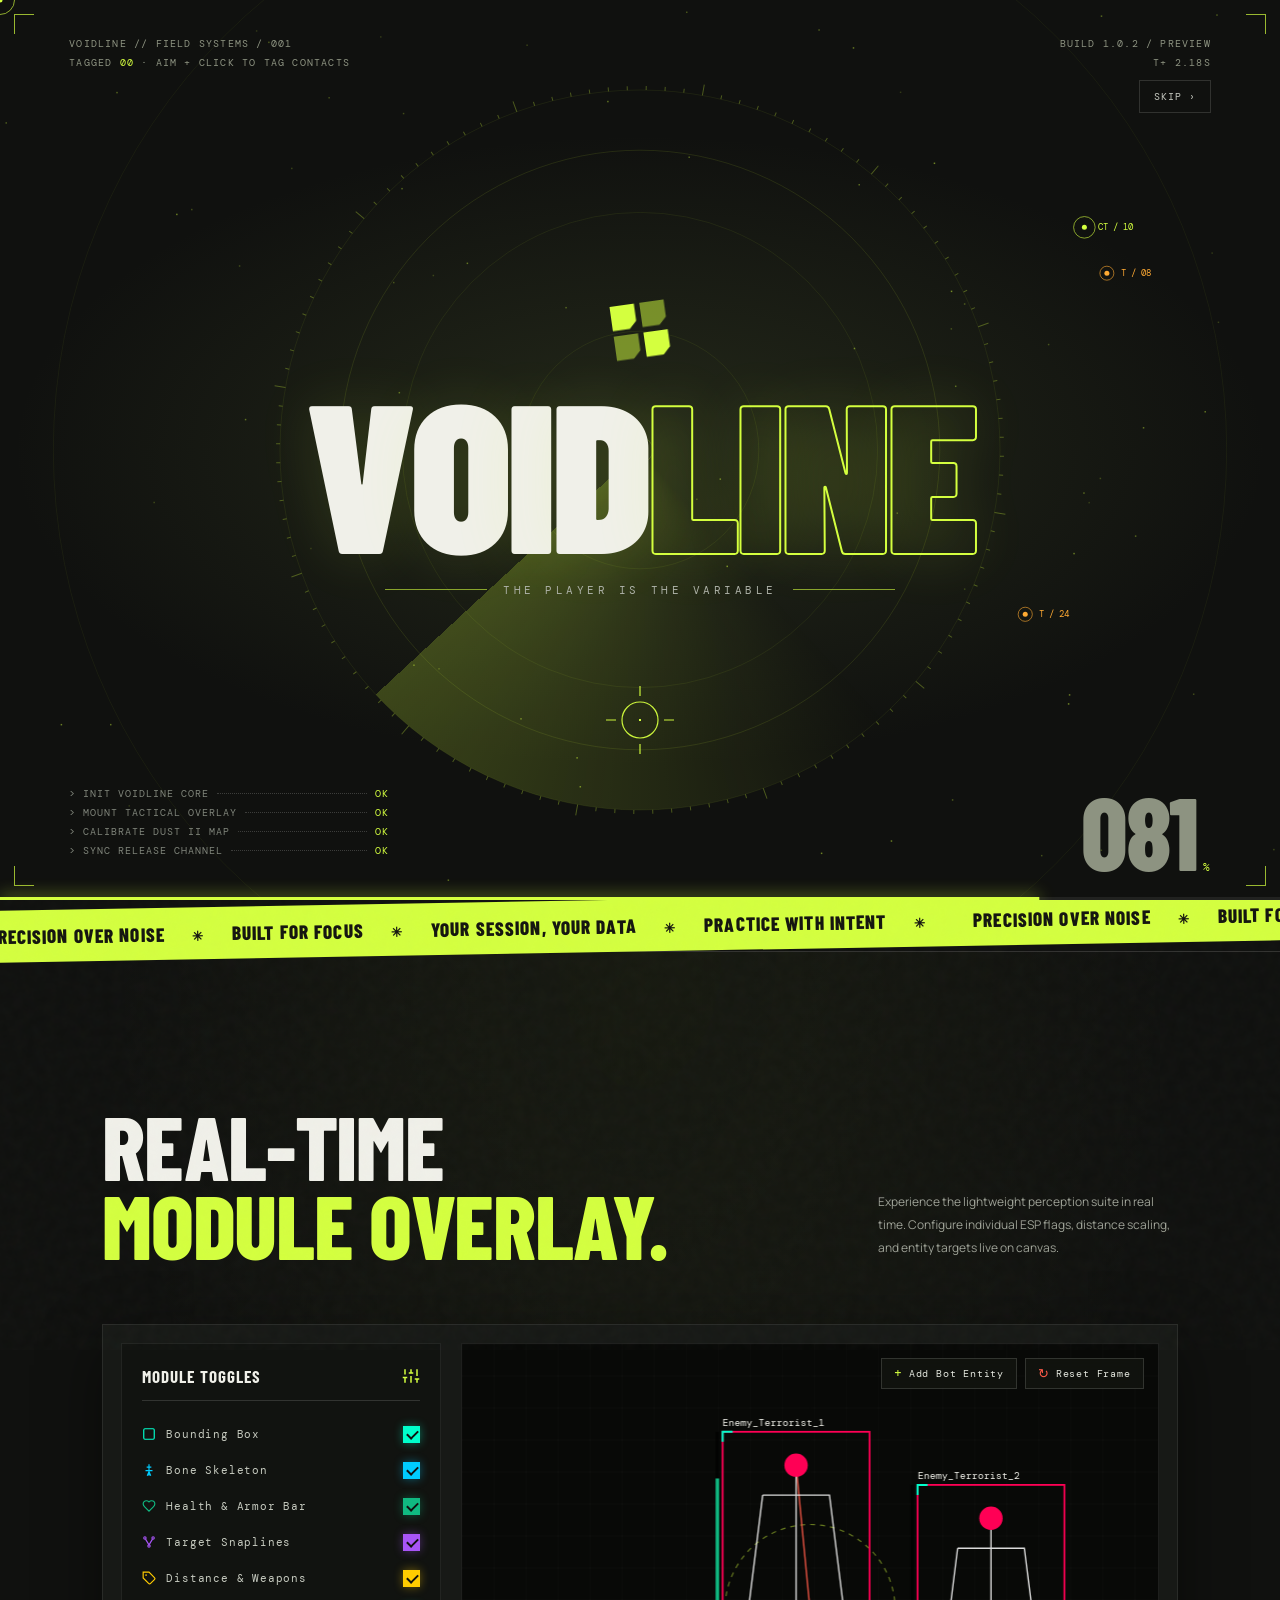
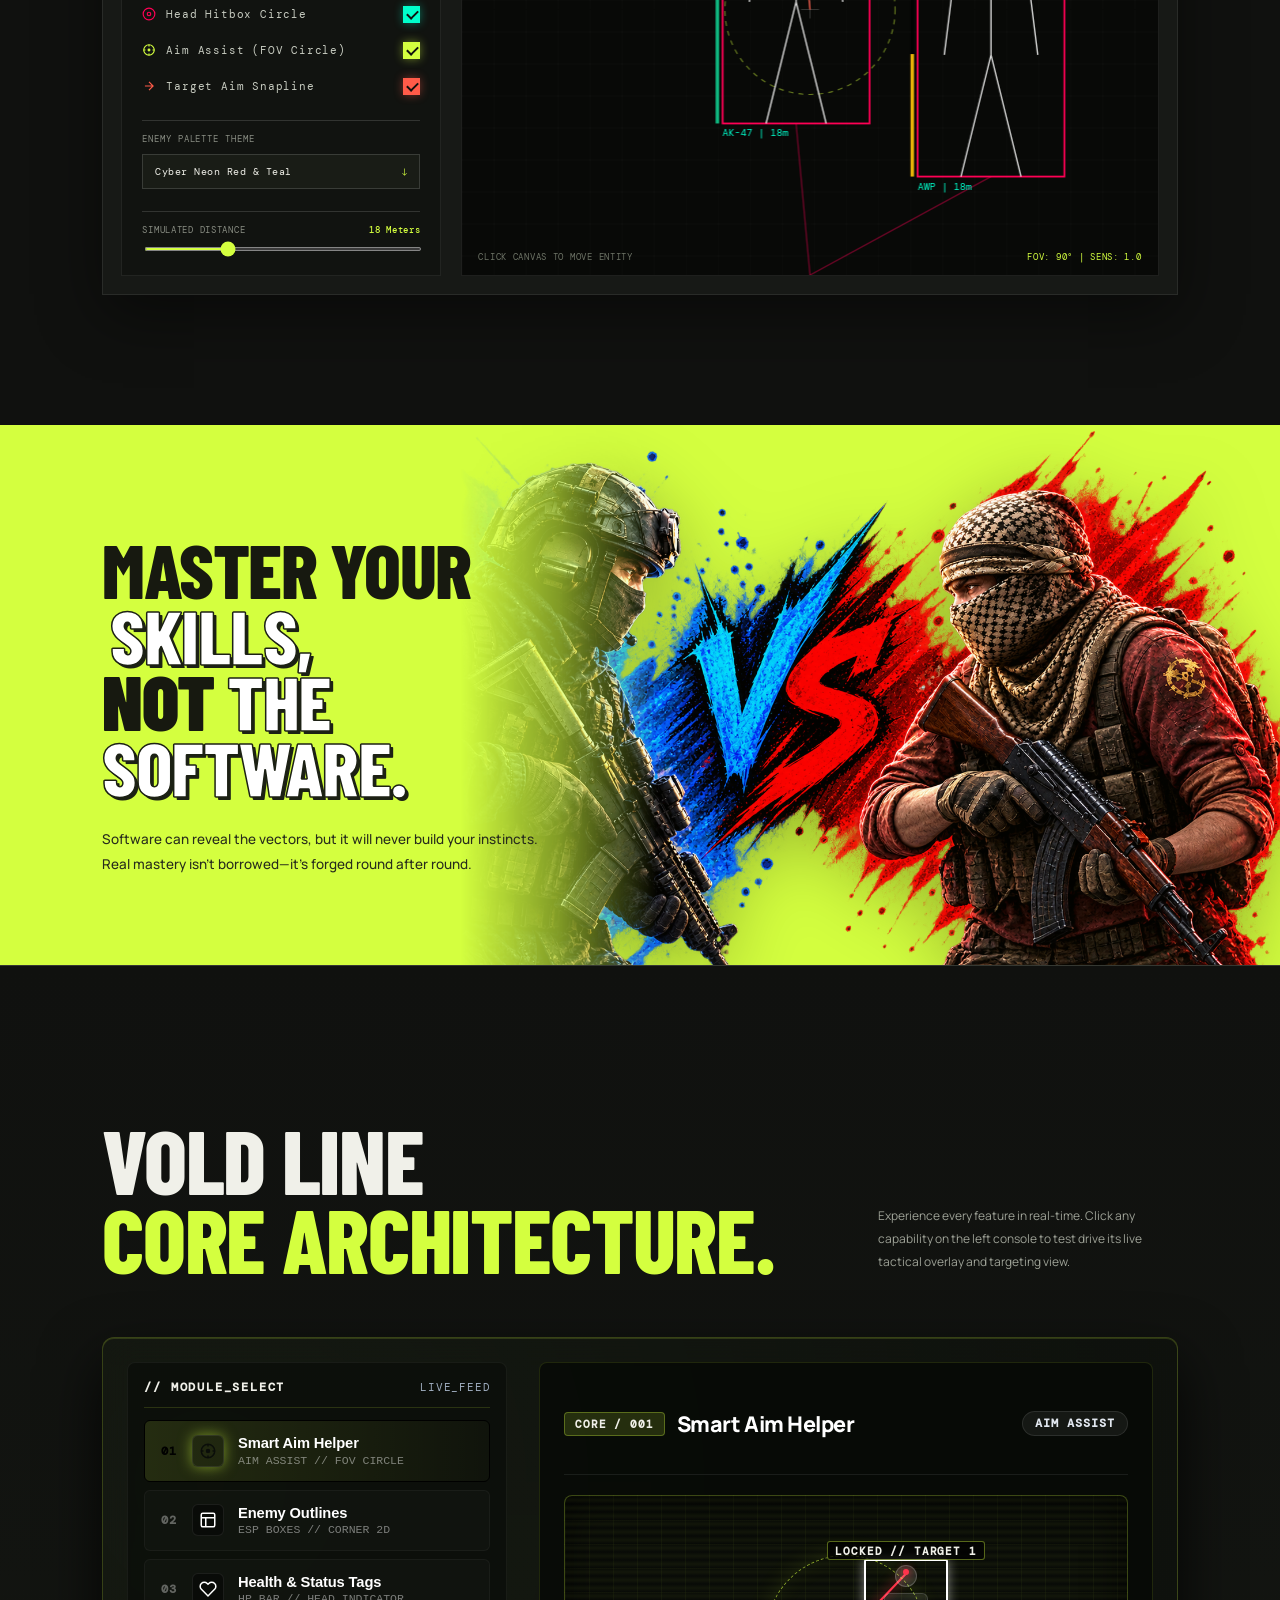
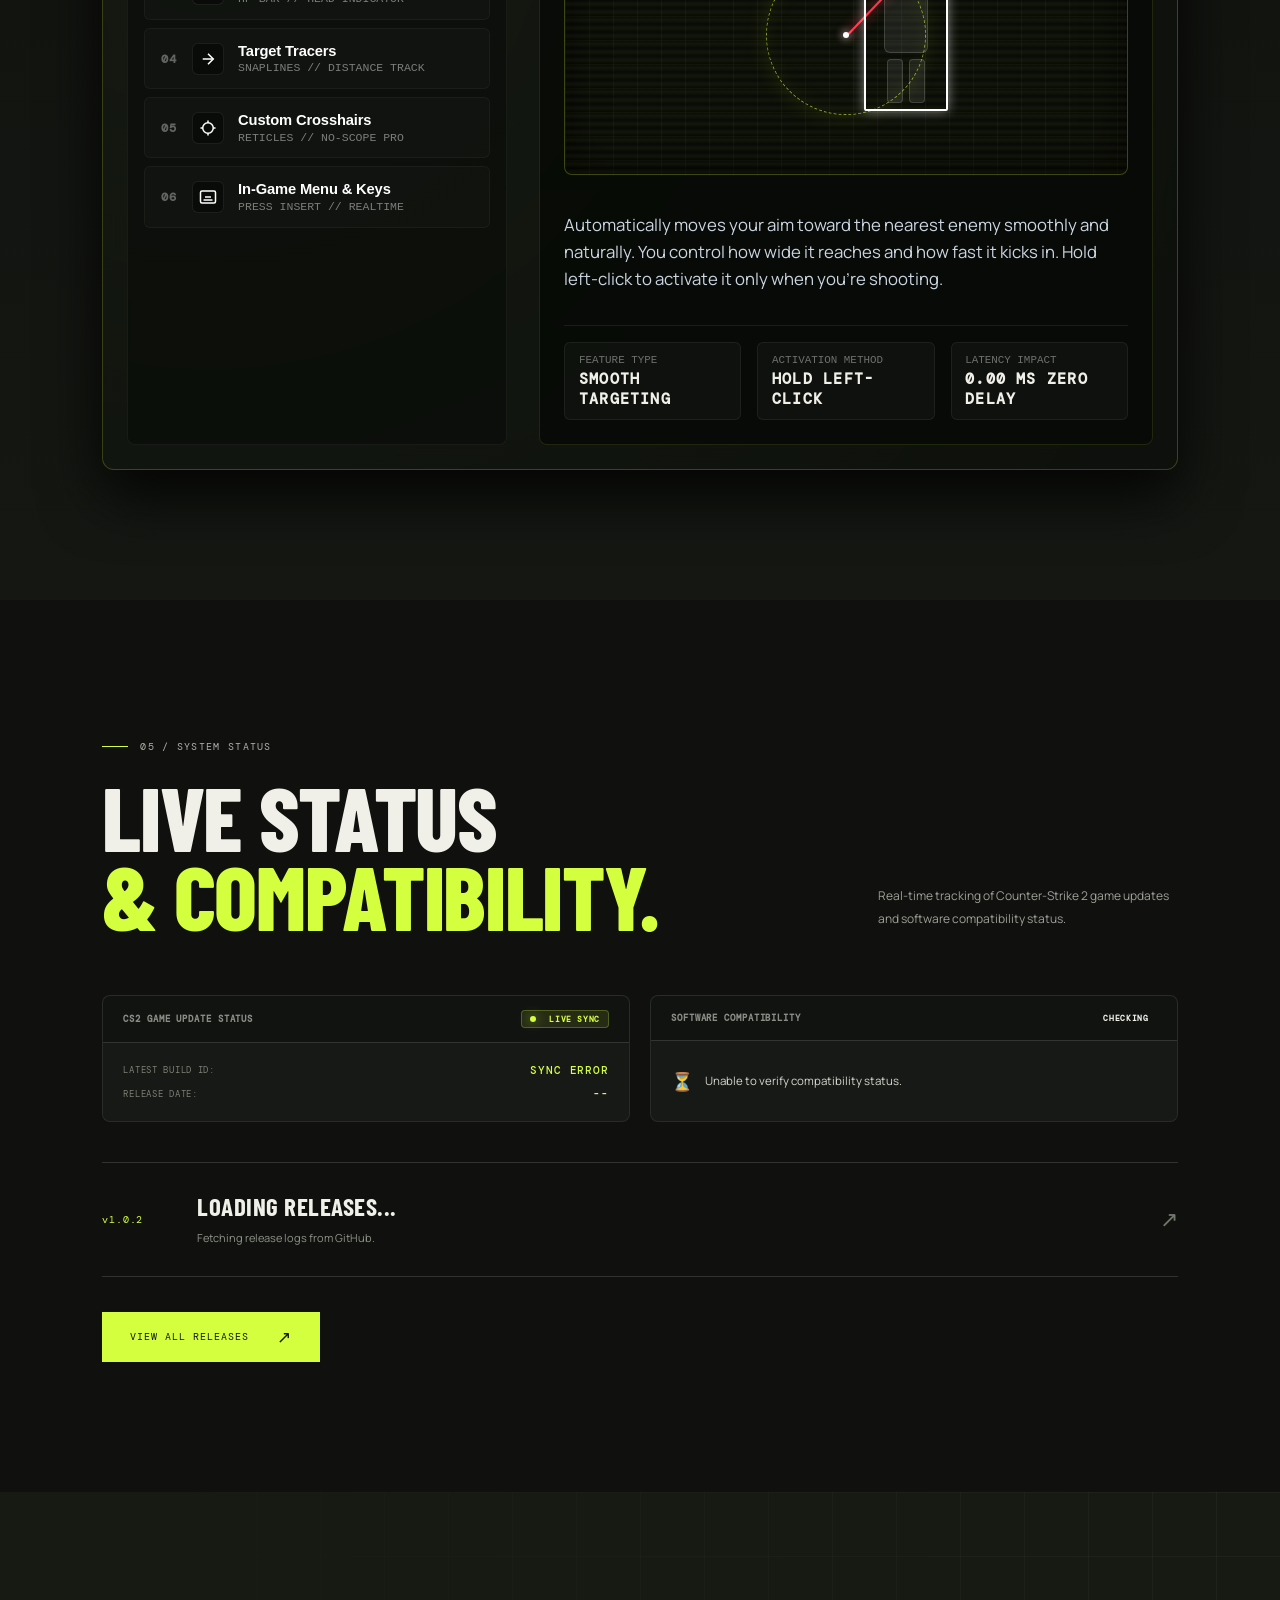
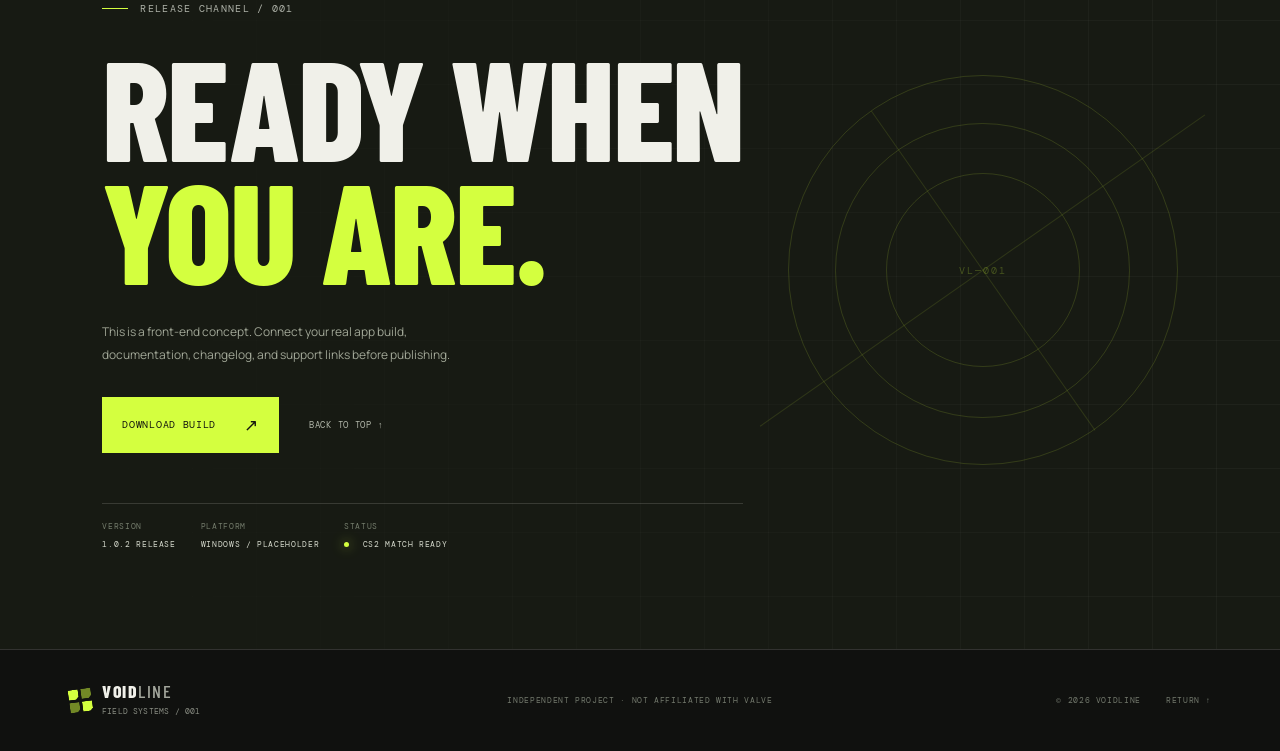
==== commit 957b45b7: "tes111" ====
--- a/index.html
+++ b/index.html
@@ -13,9 +13,46 @@
     href="https://fonts.googleapis.com/css2?family=Barlow+Condensed:wght@500;600;700;800;900&family=DM+Mono:wght@400;500&family=Manrope:wght@400;500;600;700;800&display=swap"
     rel="stylesheet">
   <link rel="stylesheet" href="style.css">
+  <script>
+    (function() {
+      try {
+        if (!sessionStorage.getItem('voidline_visited')) {
+          document.documentElement.classList.add('splash-active');
+          setTimeout(function() {
+            var s = document.getElementById('splash');
+            if (s) {
+              s.remove();
+              document.documentElement.classList.remove('splash-active');
+            }
+          }, 20000);
+        }
+      } catch (e) {}
+    })();
+  </script>
+  <noscript><style>#splash{display:none!important}</style></noscript>
 </head>
 
 <body>
+  <div id="splash" role="dialog" aria-label="Loading VOIDLINE">
+    <div class="sp-panel sp-top"></div><div class="sp-panel sp-bot"></div>
+    <canvas id="sp-canvas"></canvas>
+    <div class="sp-ui">
+      <div class="sp-frame"></div>
+      <div class="sp-hud sp-tl">VOIDLINE // FIELD SYSTEMS / 001<br>TAGGED <b id="sp-tag">00</b> · <span class="sp-hint">AIM + CLICK TO TAG CONTACTS</span></div>
+      <div class="sp-hud sp-tr">BUILD 1.0.2 / PREVIEW<br>T+ <span id="sp-clock">0.00</span>S<br><button class="sp-skip" type="button" id="sp-skip">SKIP ›</button></div>
+      <div class="sp-center">
+        <div class="sp-mark"><i></i><i></i><i></i><i></i></div>
+        <div class="sp-word" role="img" aria-label="VOIDLINE"></div>
+        <div class="sp-sub">THE PLAYER IS THE VARIABLE</div>
+      </div>
+      <div class="sp-hud sp-bl"><div class="sp-log" id="sp-log"></div></div>
+      <div class="sp-hud sp-br"><div class="sp-pct"><span id="sp-pct">000</span><small>%</small></div></div>
+      <div class="sp-enter"><span>PRESS ANY KEY · CLICK TO ENTER</span><b></b></div>
+      <div class="sp-bar"><i id="sp-bari"></i></div>
+    </div>
+    <div class="sp-flash"></div>
+  </div>
+
   <div class="grain" aria-hidden="true"></div>
   <div class="cursor-dot" aria-hidden="true"></div>
   <div class="cursor-ring" aria-hidden="true"></div>
--- a/style.css
+++ b/style.css
@@ -3122,6 +3122,11 @@
   margin: 0;
 }
 
+.history-main-title em {
+  font-style: normal;
+  color: #D3FE41;
+}
+
 .history-list-container {
   display: flex;
   flex-direction: column;
@@ -3352,4 +3357,85 @@
   .status-dashboard-grid {
     grid-template-columns: 1fr;
   }
+}
+
+/* ==========================================================================
+   SPLASH SCREEN
+   ========================================================================== */
+html.splash-active { overflow: hidden }
+html.splash-active .hero .reveal { opacity: 0 !important; transform: translateY(24px) !important; transition: none !important }
+.hero-copy .eyebrow.reveal { transition-delay: .15s }
+.hero-title.reveal { transition-delay: .3s }
+.hero-bottom.reveal { transition-delay: .5s }
+
+#splash { position: fixed; inset: 0; z-index: 80; color: var(--text); font-family: var(--mono); overflow: hidden }
+.sp-panel { position: absolute; left: 0; right: 0; height: 50.1%; transition: transform .95s cubic-bezier(.77, 0, .18, 1) .5s; will-change: transform }
+.sp-top { top: 0; background: radial-gradient(ellipse 70% 100% at 50% 100%, rgba(100, 117, 59, .24), transparent 70%), #10110f }
+.sp-bot { bottom: 0; background: radial-gradient(ellipse 70% 100% at 50% 0, rgba(100, 117, 59, .24), transparent 70%), #10110f }
+#splash.is-leaving .sp-top { transform: translateY(-101%) }
+#splash.is-leaving .sp-bot { transform: translateY(101%) }
+#sp-canvas { position: absolute; inset: 0; width: 100%; height: 100%; transition: opacity .4s }
+.sp-ui { position: absolute; inset: 0; pointer-events: none; transition: opacity .35s }
+#splash.is-leaving .sp-ui, #splash.is-leaving #sp-canvas { opacity: 0 }
+
+.sp-frame { position: absolute; inset: 14px; opacity: .7; background-repeat: no-repeat; background-image:
+  linear-gradient(var(--acid), var(--acid)), linear-gradient(var(--acid), var(--acid)), linear-gradient(var(--acid), var(--acid)), linear-gradient(var(--acid), var(--acid)),
+  linear-gradient(var(--acid), var(--acid)), linear-gradient(var(--acid), var(--acid)), linear-gradient(var(--acid), var(--acid)), linear-gradient(var(--acid), var(--acid));
+  background-position: 0 0, 0 0, 100% 0, 100% 0, 0 100%, 0 100%, 100% 100%, 100% 100%;
+  background-size: 20px 1px, 1px 20px, 20px 1px, 1px 20px, 20px 1px, 1px 20px, 20px 1px, 1px 20px }
+.sp-hud { position: absolute; font-size: 10px; letter-spacing: .12em; color: #8d9381; line-height: 1.9 }
+.sp-hud b { color: var(--acid); font-weight: 400 }
+.sp-tl { top: 34px; left: 5.4% }
+.sp-tr { top: 34px; right: 5.4%; text-align: right }
+.sp-bl { bottom: 34px; left: 5.4% }
+.sp-br { bottom: 26px; right: 5.4%; text-align: right }
+.sp-skip { pointer-events: auto; background: none; border: 1px solid var(--line); color: #c6c9c0; font: 10px var(--mono); letter-spacing: .1em; padding: 9px 14px; margin-top: 8px; cursor: inherit; transition: color .2s, border-color .2s }
+.sp-skip:hover { color: var(--acid); border-color: var(--acid) }
+
+.sp-center { position: absolute; inset: 0; display: flex; flex-direction: column; align-items: center; justify-content: center; gap: 26px; transition: transform .55s cubic-bezier(.5, 0, .8, .4), filter .55s }
+#splash.is-leaving .sp-center { transform: scale(1.3); filter: blur(10px) }
+.sp-mark { width: 54px; height: 54px; display: grid; grid-template-columns: 1fr 1fr; gap: 5px; transform: rotate(-8deg) }
+.sp-mark i { background: var(--acid); clip-path: polygon(0 0, 100% 0, 100% 70%, 70% 100%, 0 100%); animation: spAssemble .8s cubic-bezier(.2, .8, .2, 1) both }
+.sp-mark i:nth-child(1) { --x: -70px; --y: -70px }
+.sp-mark i:nth-child(2) { --x: 70px; --y: -70px; background: rgba(212, 255, 63, .5); animation-delay: .1s }
+.sp-mark i:nth-child(3) { --x: -70px; --y: 70px; background: rgba(212, 255, 63, .5); animation-delay: .2s }
+.sp-mark i:nth-child(4) { --x: 70px; --y: 70px; animation-delay: .3s }
+@keyframes spAssemble { from { transform: translate(var(--x), var(--y)) scale(.2) rotate(90deg); opacity: 0 } to { transform: none; opacity: 1 } }
+
+.sp-word { display: flex; font: 900 clamp(64px, 16.5vw, 230px)/.82 var(--display); letter-spacing: -.03em; white-space: nowrap; text-shadow: 0 0 60px rgba(212, 255, 63, .12) }
+.sp-word .ch { display: inline-block; text-align: center; transition: color .5s, -webkit-text-stroke-color .5s }
+.sp-word .ln { color: transparent; -webkit-text-stroke: 2px var(--acid) }
+.sp-word .scr { color: var(--acid) }
+.sp-word.full .ln { color: var(--acid); text-shadow: 0 0 40px rgba(212, 255, 63, .55) }
+.sp-sub { display: flex; align-items: center; gap: 16px; font-size: 11px; letter-spacing: .32em; color: #aeb2a8; white-space: nowrap; animation: spIn .8s 1.1s both }
+.sp-sub:before, .sp-sub:after { content: ""; width: clamp(24px, 8vw, 110px); height: 1px; background: var(--acid); opacity: .6 }
+
+.sp-log { font-size: 10px; letter-spacing: .1em; width: min(320px, 70vw); min-height: 82px }
+.sp-log div { display: flex; align-items: baseline; gap: 8px; color: #7f847a; animation: spIn .3s both }
+.sp-log i { flex: 1; border-bottom: 1px dotted rgba(240, 240, 233, .2); transform: translateY(-3px) }
+.sp-log b { color: var(--acid); font-weight: 400 }
+@keyframes spIn { from { opacity: 0; transform: translateX(-8px) } to { opacity: 1; transform: none } }
+
+.sp-pct { font: 800 clamp(54px, 8vw, 104px)/.8 var(--display); letter-spacing: -.02em }
+.sp-pct small { font: 11px var(--mono); color: var(--acid); margin-left: 6px; letter-spacing: .1em }
+.sp-bar { position: absolute; left: 0; right: 0; bottom: 0; height: 3px; background: rgba(240, 240, 233, .08) }
+.sp-bar i { position: absolute; inset: 0; transform-origin: 0 50%; transform: scaleX(0); background: var(--acid); box-shadow: 0 0 18px var(--acid) }
+
+.sp-enter { position: absolute; left: 0; right: 0; bottom: 44px; text-align: center; font-size: 11px; letter-spacing: .3em; color: var(--acid); opacity: 0; transition: opacity .4s }
+.sp-enter span { animation: spBlink 1.1s steps(2) infinite }
+.sp-enter b { display: block; height: 1px; width: 140px; margin: 12px auto 0; background: var(--acid); transform-origin: 0 50%; animation: spCount 5s linear both paused }
+.is-ready .sp-enter { opacity: 1 }
+.is-ready .sp-enter b { animation-play-state: running }
+@keyframes spBlink { 50% { opacity: .25 } }
+@keyframes spCount { from { transform: scaleX(1) } to { transform: scaleX(0) } }
+
+.sp-flash { position: absolute; left: 0; right: 0; top: 50%; height: 2px; margin-top: -1px; background: var(--acid); box-shadow: 0 0 30px 6px rgba(212, 255, 63, .6); transform: scaleX(0); opacity: 0; pointer-events: none }
+#splash.is-leaving .sp-flash { animation: spFlash .8s .2s ease-out both }
+@keyframes spFlash { 0% { transform: scaleX(0); opacity: 1 } 40% { transform: scaleX(1); opacity: 1 } 100% { transform: scaleX(1); opacity: 0 } }
+
+@media (max-width: 620px) {
+  .sp-bl, .sp-hint { display: none }
+  .sp-hud { font-size: 9px }
+  .sp-enter { bottom: 104px; font-size: 9px }
+  .sp-sub { font-size: 9px; letter-spacing: .2em }
 }
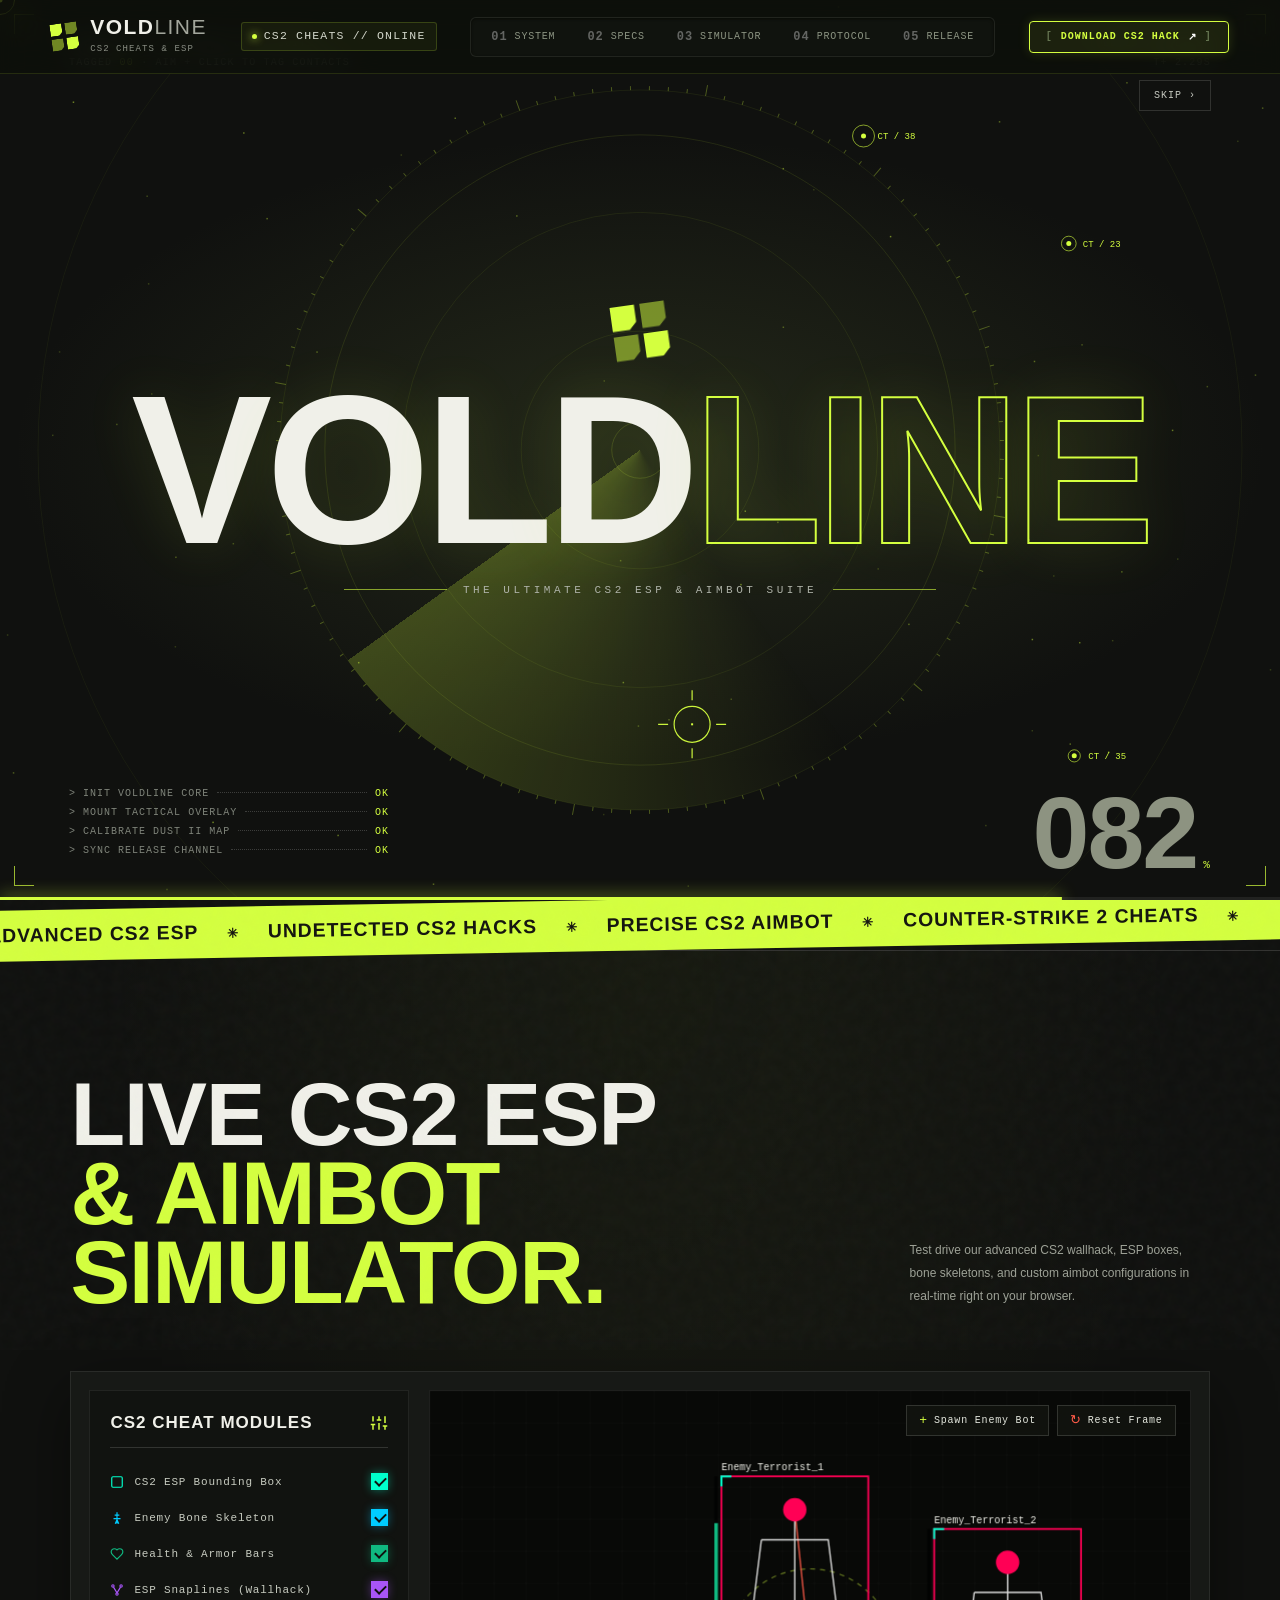
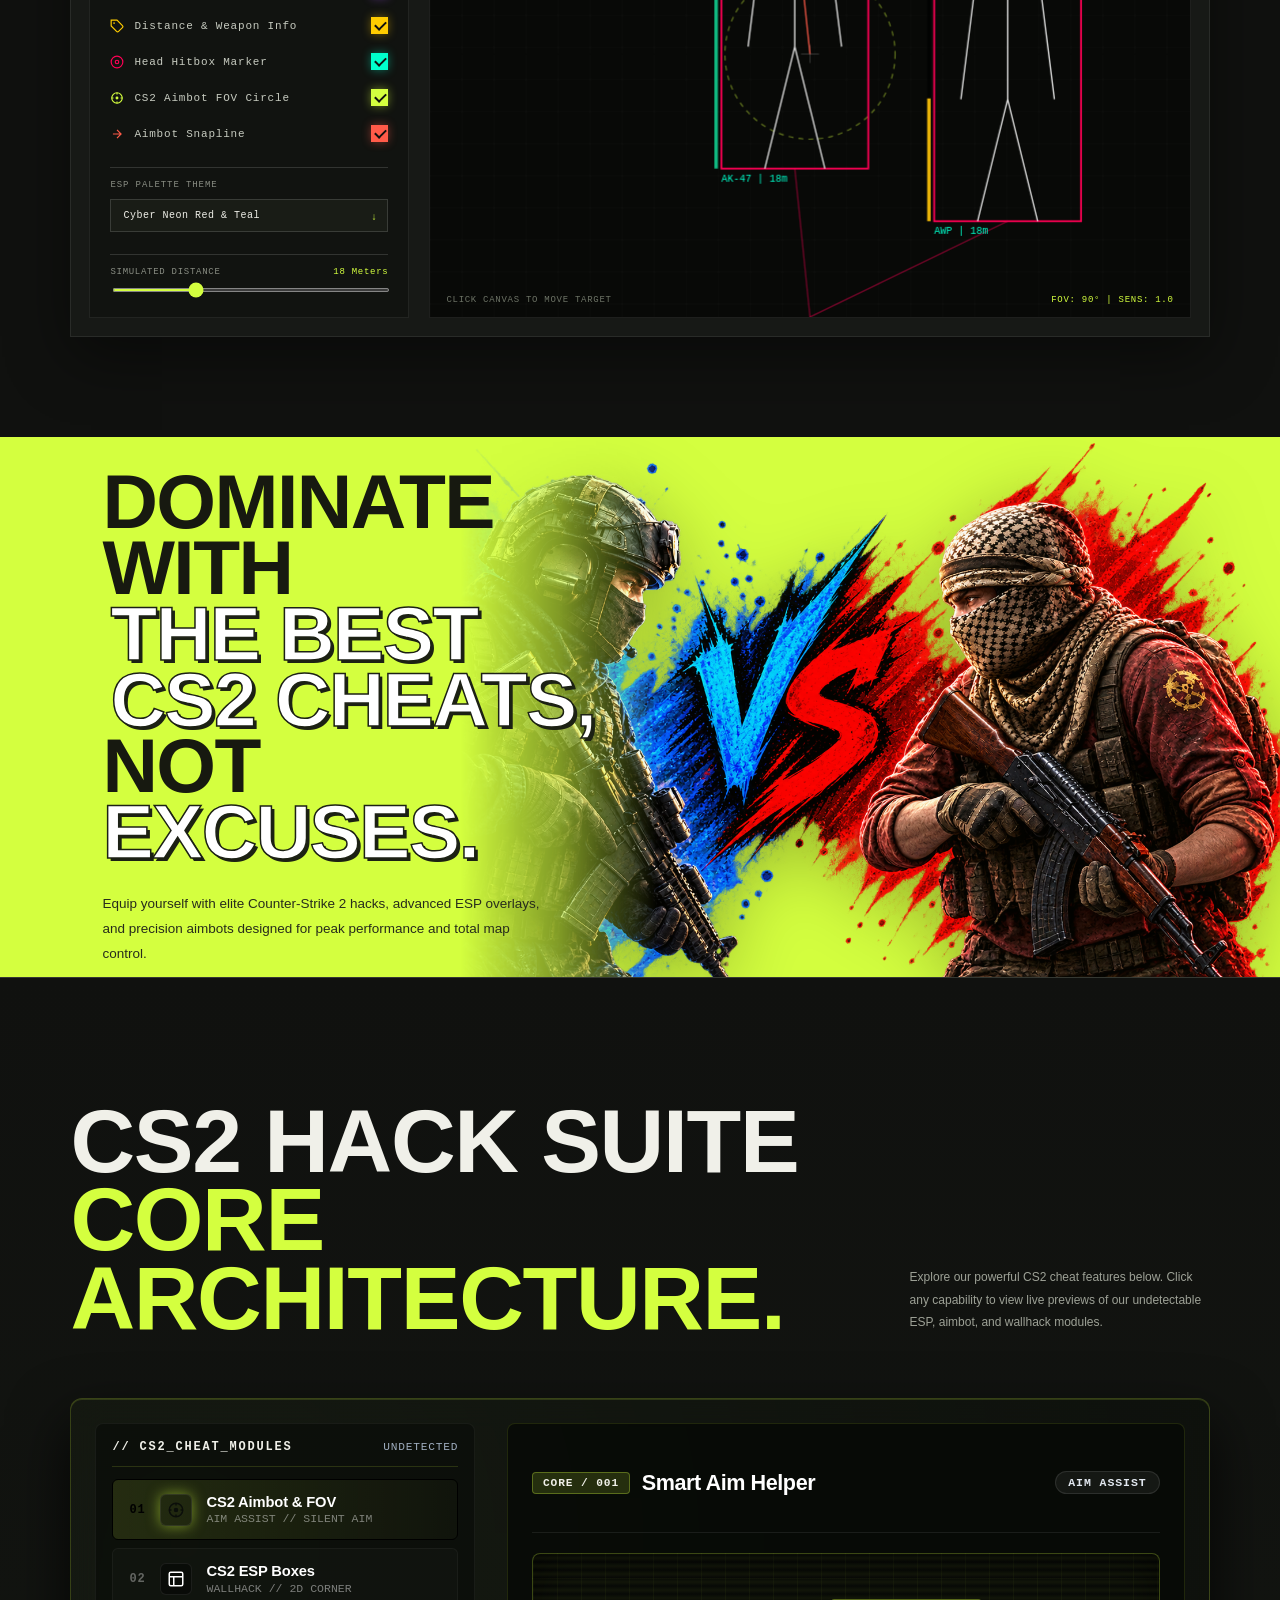
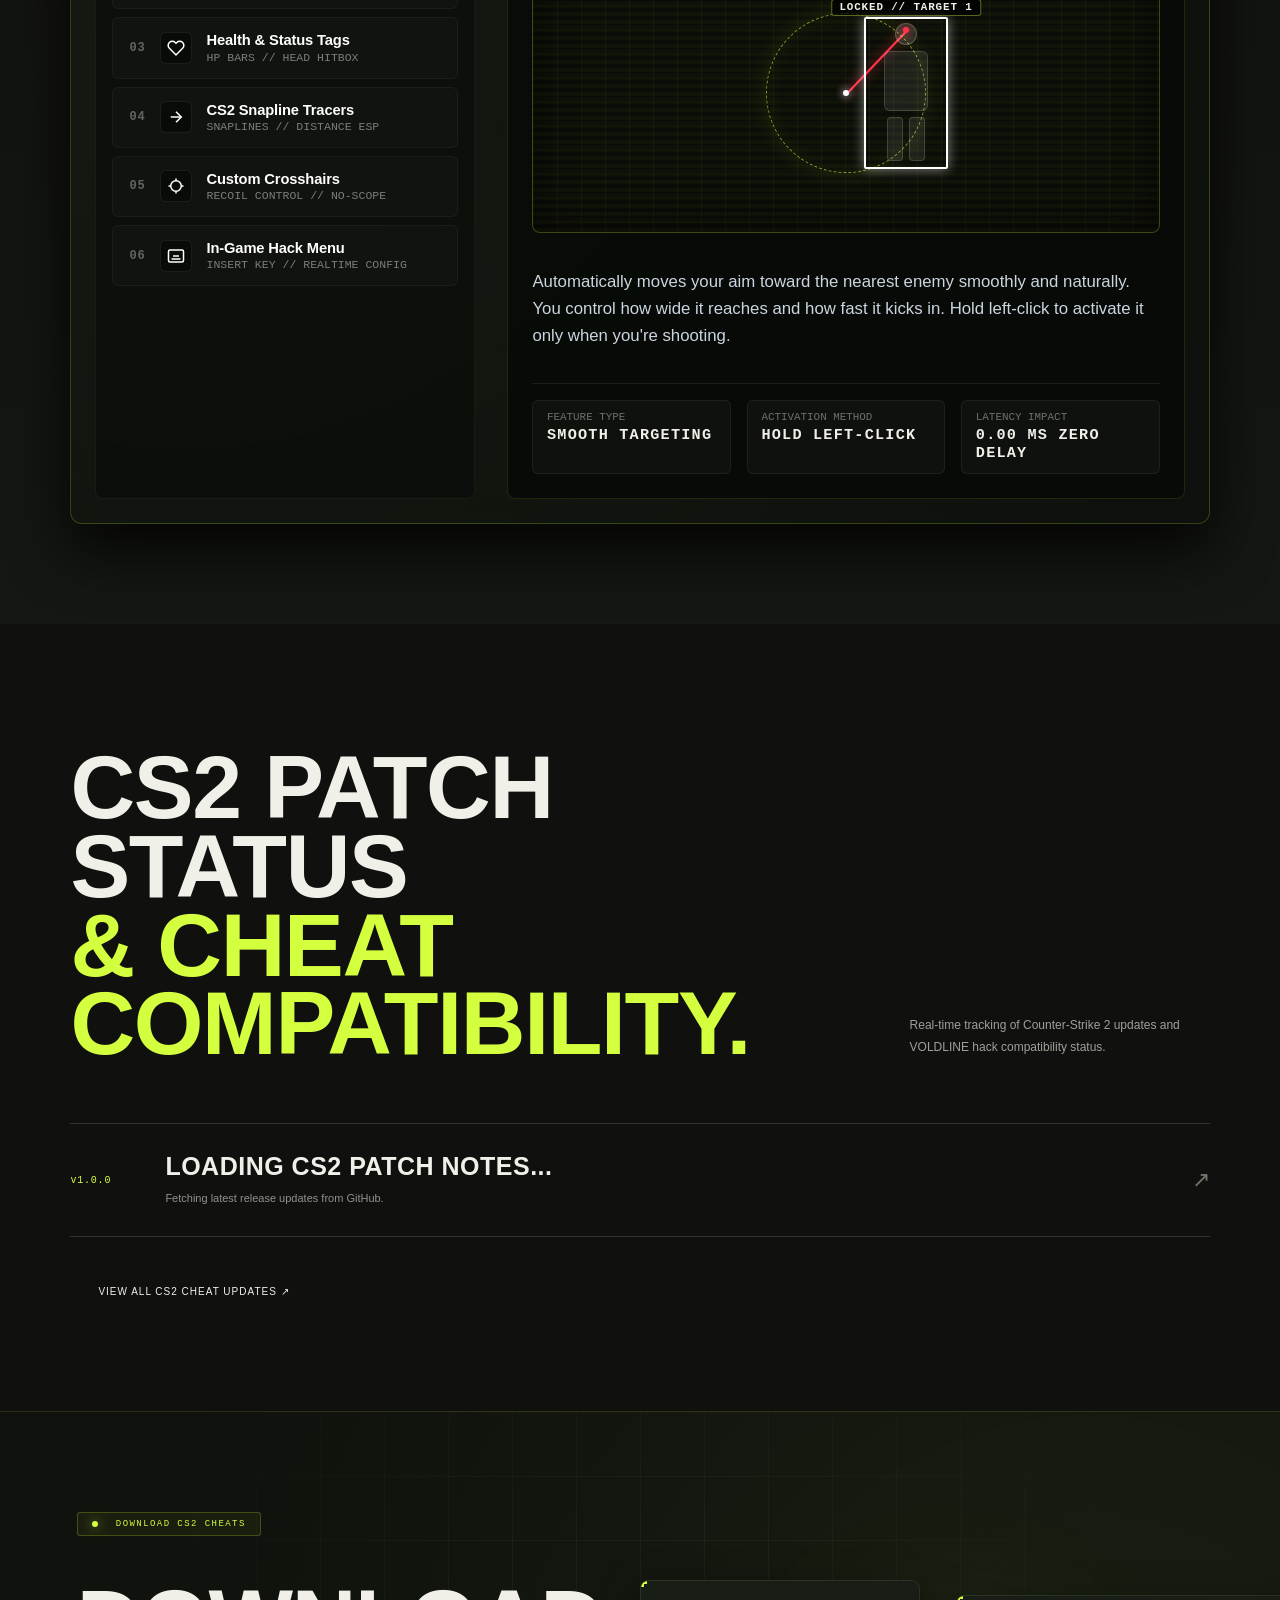
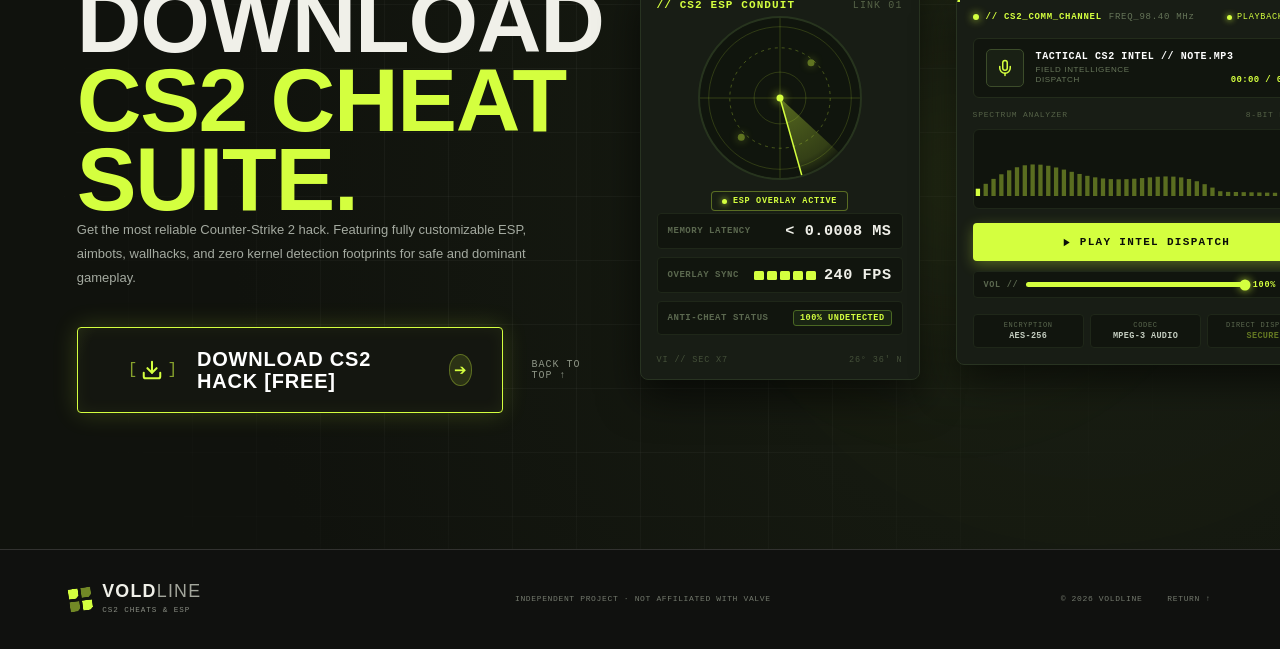
==== commit 09a6febe: "Intial Release" ====
--- a/index.html
+++ b/index.html
@@ -5,48 +5,108 @@
   <meta charset="utf-8">
   <meta name="viewport" content="width=device-width, initial-scale=1">
   <meta name="theme-color" content="#10110f">
-  <meta name="description" content="VOIDLINE — a precision-built companion for Counter-Strike players.">
-  <title>VOIDLINE — Tactical Companion</title>
+
+  <!-- Primary Meta Tags (Targeting CS2 Cheats, ESP, Hacks & Aimbots) -->
+  <title>VOLDLINE — Best Free CS2 Cheats, ESP, Aimbot & Hacks for Counter-Strike 2</title>
+  <meta name="title" content="VOLDLINE — Best Free CS2 Cheats, ESP, Aimbot & Hacks for Counter-Strike 2">
+  <meta name="description"
+    content="Download the ultimate CS2 cheat suite featuring advanced ESP boxes, bone skeletons, customizable aimbots, wallhacks, and triggerbots for Counter-Strike 2. Undetected & match-ready.">
+  <meta name="keywords"
+    content="cs2 cheats, cs2 esp, cs2 hack, cs2 aimbot, counter-strike 2 cheats, cs2 wallhack, free cs2 hack, cs2 triggerbot, voldline cs2, cs2 overlay hack">
+  <meta name="robots" content="index, follow, max-snippet:-1, max-image-preview:large, max-video-preview:-1">
+  <meta name="author" content="VOLDLINE Field Systems">
+  <link rel="canonical" href="./">
+
+  <!-- Open Graph / Facebook -->
+  <meta property="og:type" content="website">
+  <meta property="og:title" content="VOLDLINE — Best Free CS2 Cheats, ESP, Aimbot & Hacks">
+  <meta property="og:description"
+    content="Dominate Counter-Strike 2 with undetected CS2 cheats, ESP boxes, aimbots, and custom overlay tools.">
+  <meta property="og:image" content="images/icon/VOLD LINE Icon.png">
+
+  <!-- Twitter Meta Tags -->
+  <meta name="twitter:card" content="summary_large_image">
+  <meta name="twitter:title" content="VOLDLINE — Best Free CS2 Cheats, ESP, Aimbot & Hacks">
+  <meta name="twitter:description"
+    content="Dominate Counter-Strike 2 with undetected CS2 cheats, ESP boxes, aimbots, and custom overlay tools.">
+  <meta name="twitter:image" content="images/icon/VOLD LINE Icon.png">
+
+  <!-- Favicons and Touch Icons -->
+  <link rel="icon" type="image/x-icon" href="images/icon/32x32o.ico" sizes="32x32">
+  <link rel="icon" type="image/x-icon" href="images/icon/16x16.ico" sizes="16x16">
+  <link rel="icon" type="image/x-icon" href="images/icon/48x48.ico" sizes="48x48">
+  <link rel="icon" type="image/x-icon" href="images/icon/64x64.ico" sizes="64x64">
+  <link rel="icon" type="image/x-icon" href="images/icon/128x128.ico" sizes="128x128">
+  <link rel="icon" type="image/x-icon" href="images/icon/256x256.ico" sizes="256x256">
+  <link rel="icon" type="image/x-icon" href="images/icon/512x512.ico" sizes="512x512">
+  <link rel="apple-touch-icon" href="images/icon/VOLD LINE Icon.png">
+  <link rel="shortcut icon" href="images/icon/32x32o.ico">
+
+  <!-- Structured Data (JSON-LD) for Search Engine Rich Snippets -->
+  <script type="application/ld+json">
+  {
+    "@context": "https://schema.org",
+    "@type": "SoftwareApplication",
+    "name": "VOLDLINE CS2 Cheats & ESP Suite",
+    "operatingSystem": "Windows 10, Windows 11 x64",
+    "applicationCategory": "GameApplication, UtilityApplication",
+    "description": "Advanced Counter-Strike 2 cheat utility featuring high-performance ESP boxes, aimbots, bone skeletons, and real-time overlays.",
+    "softwareVersion": "1.0.0",
+    "offers": {
+      "@type": "Offer",
+      "price": "0",
+      "priceCurrency": "USD"
+    },
+    "publisher": {
+      "@type": "Organization",
+      "name": "VOLDLINE Field Systems"
+    }
+  }
+  </script>
+
+  <meta http-equiv="X-Content-Type-Options" content="nosniff">
+  <meta http-equiv="Referrer-Policy" content="strict-origin-when-cross-origin">
+  <meta http-equiv="Permissions-Policy" content="camera=(), microphone=(), geolocation=(), payment=(), usb=()">
+  <meta http-equiv="Content-Security-Policy"
+    content="default-src 'self'; script-src 'self'; style-src 'self' 'unsafe-inline' https://fonts.googleapis.com; font-src 'self' https://fonts.gstatic.com data:; img-src 'self' data: https:; media-src 'self' blob:; connect-src 'self' https://api.github.com https://raw.githubusercontent.com; object-src 'none'; base-uri 'self'; form-action 'self'; frame-ancestors 'none';">
   <link rel="preconnect" href="https://fonts.googleapis.com">
   <link rel="preconnect" href="https://fonts.gstatic.com" crossorigin>
   <link
     href="https://fonts.googleapis.com/css2?family=Barlow+Condensed:wght@500;600;700;800;900&family=DM+Mono:wght@400;500&family=Manrope:wght@400;500;600;700;800&display=swap"
     rel="stylesheet">
   <link rel="stylesheet" href="style.css">
-  <script>
-    (function() {
-      try {
-        if (!sessionStorage.getItem('voidline_visited')) {
-          document.documentElement.classList.add('splash-active');
-          setTimeout(function() {
-            var s = document.getElementById('splash');
-            if (s) {
-              s.remove();
-              document.documentElement.classList.remove('splash-active');
-            }
-          }, 20000);
-        }
-      } catch (e) {}
-    })();
-  </script>
-  <noscript><style>#splash{display:none!important}</style></noscript>
+  <noscript>
+    <style>
+      #splash {
+        display: none !important
+      }
+    </style>
+  </noscript>
 </head>
 
 <body>
-  <div id="splash" role="dialog" aria-label="Loading VOIDLINE">
-    <div class="sp-panel sp-top"></div><div class="sp-panel sp-bot"></div>
+  <div id="splash" role="dialog" aria-label="Loading VOLDLINE CS2 Cheat">
+    <div class="sp-panel sp-top"></div>
+    <div class="sp-panel sp-bot"></div>
     <canvas id="sp-canvas"></canvas>
     <div class="sp-ui">
       <div class="sp-frame"></div>
-      <div class="sp-hud sp-tl">VOIDLINE // FIELD SYSTEMS / 001<br>TAGGED <b id="sp-tag">00</b> · <span class="sp-hint">AIM + CLICK TO TAG CONTACTS</span></div>
-      <div class="sp-hud sp-tr">BUILD 1.0.2 / PREVIEW<br>T+ <span id="sp-clock">0.00</span>S<br><button class="sp-skip" type="button" id="sp-skip">SKIP ›</button></div>
+      <div class="sp-hud sp-tl">VOLDLINE // CS2 CHEATS & ESP SUITE<br>TAGGED <b id="sp-tag">00</b> · <span
+          class="sp-hint">AIM +
+          CLICK TO TAG CONTACTS</span></div>
+      <div class="sp-hud sp-tr">BUILD / PREVIEW<br>T+ <span id="sp-clock">0.00</span>S<br><button class="sp-skip"
+          type="button" id="sp-skip">SKIP ›</button></div>
       <div class="sp-center">
         <div class="sp-mark"><i></i><i></i><i></i><i></i></div>
-        <div class="sp-word" role="img" aria-label="VOIDLINE"></div>
-        <div class="sp-sub">THE PLAYER IS THE VARIABLE</div>
-      </div>
-      <div class="sp-hud sp-bl"><div class="sp-log" id="sp-log"></div></div>
-      <div class="sp-hud sp-br"><div class="sp-pct"><span id="sp-pct">000</span><small>%</small></div></div>
+        <div class="sp-word" role="img" aria-label="VOLDLINE CS2 HACKS"></div>
+        <div class="sp-sub">THE ULTIMATE CS2 ESP & AIMBOT SUITE</div>
+      </div>
+      <div class="sp-hud sp-bl">
+        <div class="sp-log" id="sp-log"></div>
+      </div>
+      <div class="sp-hud sp-br">
+        <div class="sp-pct"><span id="sp-pct">000</span><small>%</small></div>
+      </div>
       <div class="sp-enter"><span>PRESS ANY KEY · CLICK TO ENTER</span><b></b></div>
       <div class="sp-bar"><i id="sp-bari"></i></div>
     </div>
@@ -58,44 +118,65 @@
   <div class="cursor-ring" aria-hidden="true"></div>
 
   <header class="topbar">
-    <a class="brand" href="#top" aria-label="VOIDLINE home">
-      <span class="brand-mark"><i></i><i></i><i></i><i></i></span>
-      <span>VOID<span class="brand-light">LINE</span><small>FIELD SYSTEMS / 001</small></span>
-    </a>
-    <nav class="nav">
-      <a href="#system">SYSTEM</a>
-      <a href="#architecture">SPECS</a>
-      <a href="#simulator">SIMULATOR</a>
-      <a href="#protocol">PROTOCOL</a>
-      <a href="#release">RELEASE</a>
-    </nav>
-    <a class="nav-cta magnetic" href="#release">GET THE BUILD <span>↗</span></a>
-    <button class="menu-toggle" aria-label="Toggle navigation"><span></span><span></span></button>
+    <div class="topbar-inner">
+      <a class="brand" href="#top" aria-label="VOLDLINE home">
+        <span class="brand-mark"><i></i><i></i><i></i><i></i></span>
+        <span>VOLD<span class="brand-light">LINE</span><small>CS2 CHEATS & ESP</small></span>
+      </a>
+
+      <div class="topbar-status mono">
+        <span class="status-pulse-dot"></span>
+        <span class="status-text">CS2 CHEATS // ONLINE</span>
+      </div>
+
+      <nav class="nav">
+        <div class="nav-track">
+          <a href="#system" class="nav-item"><span class="nav-idx mono">01</span><span>SYSTEM</span></a>
+          <a href="#architecture" class="nav-item"><span class="nav-idx mono">02</span><span>SPECS</span></a>
+          <a href="#simulator" class="nav-item"><span class="nav-idx mono">03</span><span>SIMULATOR</span></a>
+          <a href="#protocol" class="nav-item"><span class="nav-idx mono">04</span><span>PROTOCOL</span></a>
+          <a href="#release" class="nav-item"><span class="nav-idx mono">05</span><span>RELEASE</span></a>
+        </div>
+      </nav>
+
+      <div class="topbar-actions">
+        <a class="nav-cta magnetic" href="#release">
+          <span class="cta-bracket">[</span>
+          <span class="cta-text">DOWNLOAD CS2 HACK</span>
+          <span class="cta-arrow">↗</span>
+          <span class="cta-bracket">]</span>
+        </a>
+        <button class="menu-toggle" aria-label="Toggle navigation"><span></span><span></span><span></span></button>
+      </div>
+    </div>
   </header>
 
   <main id="top">
     <section class="hero">
       <div class="hero-grid"></div>
-      <div class="hero-meta mono reveal"><span><b class="live-dot"></b> SYSTEM ONLINE</span><span>BUILD 1.0.2 /
-          PREVIEW</span><span>26° 55' N — MATCH READY</span></div>
+      <div class="hero-meta mono reveal"><span><b class="live-dot"></b> CS2 CHEAT ONLINE</span>
+        <span>UNDETECTED ESP & AIMBOT</span>
+      </div>
 
       <div class="hero-copy">
-        <p class="eyebrow reveal"><span class="eyebrow-line"></span> THE PLAYER IS THE VARIABLE</p>
-        <h1 class="hero-title reveal"><span>READ</span><span class="title-second">THE <em>ROUND.</em></span></h1>
+        <p class="eyebrow reveal"><span class="eyebrow-line"></span> ADVANCED COUNTER-STRIKE 2 HACKS</p>
+        <h1 class="hero-title reveal"><span>DOMINATE</span><span class="title-second">WITH <em>CS2 CHEATS.</em></span>
+        </h1>
         <div class="hero-bottom reveal">
-          <p class="hero-description">A stripped-back tactical companion for players who take the details seriously.
-            Built for focus, clean sessions, and better practice.</p>
-          <a href="#system" class="round-link" aria-label="Explore the system"><span>EXPLORE<br>THE
-              SYSTEM</span><b>↓</b></a>
+          <p class="hero-description">Get the edge with the ultimate Counter-Strike 2 hack suite. Featuring
+            high-performance CS2 ESP, aimbots, wallhacks, and sub-tick precision.</p>
+          <a href="#system" class="round-link"
+            aria-label="Explore CS2 features"><span>EXPLORE<br>FEATURES</span><b>↓</b></a>
         </div>
       </div>
 
       <!-- 3D Tactical CS2 Dust II Interactive Isometric Map -->
-      <div class="hero-art map-isometric-container" id="hero-map-widget" aria-label="CS2 Dust II Tactical Overview Map">
+      <div class="hero-art map-isometric-container" id="hero-map-widget"
+        aria-label="CS2 Dust II ESP Tactical Overview Map">
         <!-- Top Tech Metadata -->
         <div class="map-hud-top mono">
           <span class="map-stat-blips"><b class="live-dot-yellow"></b> FIG. 01 // <strong class="blip-count-num"
-              id="blip-count-num">7</strong> BLIPS ACTIVE</span>
+              id="blip-count-num">7</strong> CS2 ESP BLIPS</span>
           <span class="map-stat-interact">CLICK TO PING / DRAG BLIPS</span>
         </div>
 
@@ -108,8 +189,8 @@
         <!-- Bottom Tech Telemetry & Coordinates -->
         <div class="map-hud-bottom mono">
           <div class="map-hud-stat-box">
-            <span class="hud-tag">LATENCY</span>
-            <span class="hud-val">SYNC [<strong class="sync-ms" id="sync-val">0.8ms</strong>]</span>
+            <span class="hud-tag">AIMBOT SYNC</span>
+            <span class="hud-val">ACTIVE [<strong class="sync-ms" id="sync-val">0.8ms</strong>]</span>
             <span class="hud-bars"><i></i><i></i><i></i><i></i><i></i></span>
           </div>
           <div class="map-hud-coords">
@@ -120,18 +201,18 @@
         </div>
 
         <!-- Watermark / Technical Stamp -->
-        <div class="map-zoom-tip mono">DUST II // OVERVIEW <span>—</span> VOL. 01</div>
-      </div>
-      <div class="vertical-label mono">DESIGNED FOR THE DETAILS <span>—</span> VOL. 01</div>
-      <div class="hero-foot mono"><span>NO NOISE. JUST SIGNAL.</span><span>SCROLL TO DECODE ↓</span></div>
+        <div class="map-zoom-tip mono">CS2 DUST II ESP HACK OVERVIEW <span>—</span> VOL. 01</div>
+      </div>
+      <div class="vertical-label mono">BEST CS2 HACKS & CHEATS <span>—</span> VOL. 01</div>
+      <div class="hero-foot mono"><span>UNDETECTED CS2 ESP & AIMBOT.</span><span>SCROLL TO DECODE ↓</span></div>
     </section>
 
     <section class="ticker" aria-label="Product principles">
       <div class="ticker-track">
-        <span>PRECISION OVER NOISE <b>✳</b> BUILT FOR FOCUS <b>✳</b> YOUR SESSION, YOUR DATA <b>✳</b> PRACTICE WITH
-          INTENT <b>✳</b></span>
-        <span aria-hidden="true">PRECISION OVER NOISE <b>✳</b> BUILT FOR FOCUS <b>✳</b> YOUR SESSION, YOUR DATA <b>✳</b>
-          PRACTICE WITH INTENT <b>✳</b></span>
+        <span>ADVANCED CS2 ESP <b>✳</b> UNDETECTED CS2 HACKS <b>✳</b> PRECISE CS2 AIMBOT <b>✳</b> COUNTER-STRIKE 2
+          CHEATS <b>✳</b></span>
+        <span aria-hidden="true">ADVANCED CS2 ESP <b>✳</b> UNDETECTED CS2 HACKS <b>✳</b> PRECISE CS2 AIMBOT <b>✳</b>
+          COUNTER-STRIKE 2 CHEATS <b>✳</b></span>
       </div>
     </section>
 
@@ -139,17 +220,17 @@
     <section class="simulator-section section-pad" id="simulator">
       <div class="section-heading reveal">
         <div>
-          <h2>REAL-TIME<br><em>MODULE OVERLAY.</em></h2>
-        </div>
-        <p class="section-intro">Experience the lightweight perception suite in real time. Configure individual ESP
-          flags, distance scaling, and entity targets live on canvas.</p>
+          <h2>LIVE CS2 ESP<br><em>&amp; AIMBOT SIMULATOR.</em></h2>
+        </div>
+        <p class="section-intro">Test drive our advanced CS2 wallhack, ESP boxes, bone skeletons, and custom aimbot
+          configurations in real-time right on your browser.</p>
       </div>
 
       <div class="sim-wrapper reveal">
         <!-- Control Toggles Panel -->
         <aside class="sim-controls">
           <div class="sim-panel-head">
-            <span class="sim-panel-title">MODULE TOGGLES</span>
+            <span class="sim-panel-title">CS2 CHEAT MODULES</span>
             <span class="sim-panel-icon" aria-hidden="true">
               <svg width="18" height="18" viewBox="0 0 24 24" fill="none" stroke="currentColor" stroke-width="2">
                 <path d="M4 21v-7M4 10V3M12 21v-9M12 8V3M20 21v-5M20 12V3M1 14h6M9 8h6M17 16h6" />
@@ -165,7 +246,7 @@
                   stroke="currentColor" stroke-width="2">
                   <rect x="3" y="3" width="18" height="18" rx="2" />
                 </svg>
-                Bounding Box
+                CS2 ESP Bounding Box
               </span>
               <input type="checkbox" id="toggle-box" checked class="sim-checkbox">
               <span class="sim-custom-check"></span>
@@ -178,7 +259,7 @@
                   stroke="currentColor" stroke-width="2">
                   <path d="M12 2v20M8 7l8 0M6 13l12 0M9 22l3-7 3 7" />
                 </svg>
-                Bone Skeleton
+                Enemy Bone Skeleton
               </span>
               <input type="checkbox" id="toggle-skeleton" checked class="sim-checkbox">
               <span class="sim-custom-check check-cyan"></span>
@@ -192,7 +273,7 @@
                   <path
                     d="M19 14c1.49-1.46 3-3.21 3-5.5A5.5 5.5 0 0 0 16.5 3c-1.76 0-3 .5-4.5 2-1.5-1.5-2.74-2-4.5-2A5.5 5.5 0 0 0 2 8.5c0 2.3 1.5 4.05 3 5.5l7 7Z" />
                 </svg>
-                Health & Armor Bar
+                Health &amp; Armor Bars
               </span>
               <input type="checkbox" id="toggle-health" checked class="sim-checkbox">
               <span class="sim-custom-check check-emerald"></span>
@@ -208,7 +289,7 @@
                   <circle cx="19" cy="5" r="2" />
                   <path d="m12 17-6-10M12 17l6-10" />
                 </svg>
-                Target Snaplines
+                ESP Snaplines (Wallhack)
               </span>
               <input type="checkbox" id="toggle-snaplines" checked class="sim-checkbox">
               <span class="sim-custom-check check-purple"></span>
@@ -222,7 +303,7 @@
                   <path d="M12 2H2v10l9.29 9.29c.94.94 2.48.94 3.42 0l6.58-6.58c.94-.94.94-2.48 0-3.42L12 2Z" />
                   <circle cx="7" cy="7" r=".5" fill="currentColor" />
                 </svg>
-                Distance & Weapons
+                Distance &amp; Weapon Info
               </span>
               <input type="checkbox" id="toggle-info" checked class="sim-checkbox">
               <span class="sim-custom-check check-yellow"></span>
@@ -236,13 +317,13 @@
                   <circle cx="12" cy="12" r="10" />
                   <circle cx="12" cy="12" r="3" />
                 </svg>
-                Head Hitbox Circle
+                Head Hitbox Marker
               </span>
               <input type="checkbox" id="toggle-head" checked class="sim-checkbox">
               <span class="sim-custom-check check-"></span>
             </label>
 
-            <!-- 7. Aim Assist / FOV (NEW in v1.0.2) -->
+            <!-- 7. Aim Assist / FOV -->
             <label class="sim-toggle-row" for="toggle-aimbot">
               <span class="sim-toggle-label">
                 <svg class="toggle-ic aim-ic" width="14" height="14" viewBox="0 0 24 24" fill="none"
@@ -251,20 +332,20 @@
                   <path d="M12 3v3m0 12v3M3 12h3m12 0h3" />
                   <circle cx="12" cy="12" r="1.5" fill="currentColor" />
                 </svg>
-                Aim Assist (FOV Circle)
+                CS2 Aimbot FOV Circle
               </span>
               <input type="checkbox" id="toggle-aimbot" checked class="sim-checkbox">
               <span class="sim-custom-check check-lime"></span>
             </label>
 
-            <!-- 8. Target Aim Snapline (NEW in v1.0.2) -->
+            <!-- 8. Target Aim Snapline -->
             <label class="sim-toggle-row" for="toggle-aimline">
               <span class="sim-toggle-label">
                 <svg class="toggle-ic aimline-ic" width="14" height="14" viewBox="0 0 24 24" fill="none"
                   stroke="currentColor" stroke-width="2">
                   <path d="M5 12h14M12 5l7 7-7 7" />
                 </svg>
-                Target Aim Snapline
+                Aimbot Snapline
               </span>
               <input type="checkbox" id="toggle-aimline" checked class="sim-checkbox">
               <span class="sim-custom-check check-orange"></span>
@@ -272,11 +353,11 @@
           </div>
 
           <div class="sim-field-group">
-            <label class="sim-field-label mono" for="color-theme-select">ENEMY PALETTE THEME</label>
+            <label class="sim-field-label mono" for="color-theme-select">ESP PALETTE THEME</label>
             <div class="sim-select-wrap">
               <select id="color-theme-select" class="sim-select mono">
                 <option value="neon">Cyber Neon Red & Teal</option>
-                <option value="acid">Voidline Acid & Monochrome</option>
+                <option value="acid">Voldline Acid & Monochrome</option>
                 <option value="classic">Classic Counter-Strike Amber</option>
                 <option value="violet">Tactical Ultra Violet</option>
               </select>
@@ -300,7 +381,7 @@
           <!-- Top Toolbar -->
           <div class="sim-viewport-tools mono">
             <button id="btn-spawn-target" class="sim-btn sim-btn-outline" type="button">
-              <span>+</span> Add Bot Entity
+              <span>+</span> Spawn Enemy Bot
             </button>
             <button id="btn-clear-target" class="sim-btn sim-btn-outline" type="button">
               <span class="btn-rotate">↻</span> Reset Frame
@@ -309,99 +390,30 @@
 
           <!-- Bottom Telemetry HUD Bar -->
           <div class="sim-viewport-foot mono">
-            <span class="sim-foot-hint">CLICK CANVAS TO MOVE ENTITY</span>
+            <span class="sim-foot-hint">CLICK CANVAS TO MOVE TARGET</span>
             <span class="sim-foot-status">FOV: 90° | SENS: 1.0</span>
           </div>
         </div>
       </div>
     </section>
-
-    <!--<section class="system section-pad" id="system">
-      <div class="section-heading reveal">
-        <div>
-          <p class="eyebrow"><span class="eyebrow-line"></span> 01 / THE SYSTEM</p>
-          <h2>LESS CLUTTER.<br><em>MORE CONTROL.</em></h2>
-        </div>
-        <p class="section-intro">A focused toolkit for the parts of Counter-Strike that happen around the match —
-          review, practice, and performance.</p>
-      </div>
-      <div class="feature-grid">
-        <article class="feature feature-large reveal">
-          <div class="feature-top mono"><span>MODULE / 001</span><span>01—03</span></div>
-          <div class="feature-visual visual-session">
-            <div class="session-window">
-              <div class="window-head"><span>SESSION / OVERVIEW</span><span class="window-dots">•••</span></div>
-              <div class="session-number">04<span>:</span>27<span class="session-unit">HRS</span></div>
-              <div class="session-chart"><svg viewBox="0 0 420 100" preserveAspectRatio="none">
-                  <path
-                    d="M0 82 L24 75 L46 80 L68 42 L89 55 L111 30 L135 49 L157 20 L180 35 L202 12 L225 40 L248 28 L270 58 L292 39 L314 46 L337 17 L359 31 L382 10 L420 18"
-                    fill="none" stroke="currentColor" stroke-width="2" />
-                  <path
-                    d="M0 82 L24 75 L46 80 L68 42 L89 55 L111 30 L135 49 L157 20 L180 35 L202 12 L225 40 L248 28 L270 58 L292 39 L314 46 L337 17 L359 31 L382 10 L420 18 L420 100 L0 100Z"
-                    fill="currentColor" opacity=".08" />
-                </svg></div>
-              <div class="session-stats"><span>SESSION TIME <b>04:27:18</b></span><span>CAPTURES <b>12 FILES</b></span>
-              </div>
-            </div>
-            <span class="visual-index mono">A—01</span>
-          </div>
-          <div class="feature-copy">
-            <h3>SESSION<br>INTELLIGENCE</h3>
-            <p>Keep your practice history and session details in one clean, readable space.</p><span
-              class="feature-arrow">↗</span>
-          </div>
-        </article>
-        <article class="feature reveal">
-          <div class="feature-top mono"><span>MODULE / 002</span><span>02—03</span></div>
-          <div class="feature-visual visual-capture">
-            <div class="capture-frame"><span class="capture-corner c1"></span><span
-                class="capture-corner c2"></span><span class="capture-corner c3"></span><span
-                class="capture-corner c4"></span>
-              <div class="capture-cross">+</div>
-              <div class="capture-label mono">FRAME CAPTURE / READY</div>
-              <div class="capture-rec"><i></i> REC <span>00:14:32</span></div>
-            </div>
-            <span class="visual-index mono">B—02</span>
-          </div>
-          <div class="feature-copy">
-            <h3>CLIP<br>WORKFLOW</h3>
-            <p>Keep notable moments organised for review and sharing.</p><span class="feature-arrow">↗</span>
-          </div>
-        </article>
-        <article class="feature reveal">
-          <div class="feature-top mono"><span>MODULE / 003</span><span>03—03</span></div>
-          <div class="feature-visual visual-practice">
-            <div class="practice-ring"><span class="practice-target">+</span><span class="practice-orbit"></span><span
-                class="practice-orbit orbit-inner"></span><span class="practice-dot"></span></div>
-            <div class="practice-readout mono"><span>DRILL 04</span><b>TRACK / RESET</b><span>00:32.08</span></div>
-            <span class="visual-index mono">C—03</span>
-          </div>
-          <div class="feature-copy">
-            <h3>PRACTICE<br>PROTOCOLS</h3>
-            <p>Build repeatable routines with focused drills and measurable goals.</p><span
-              class="feature-arrow">↗</span>
-          </div>
-        </article>
-      </div>
-      <p class="fineprint mono">CONCEPT PREVIEW — MODULES SHOWN ARE DESIGN PLACEHOLDERS.</p>
-    </section> -->
 
     <section class="manifesto">
       <div class="manifesto-container">
         <div class="manifesto-inner reveal">
           <h2>
-            MASTER YOUR<br>
-            <span class="highlight-skills">SKILLS,</span><br>
-            <span class="highlight-not">NOT</span> <em>THE SOFTWARE.</em>
+            DOMINATE WITH<br>
+            <span class="highlight-skills">THE BEST CS2 CHEATS,</span><br>
+            <span class="highlight-not">NOT</span> <em>EXCUSES.</em>
           </h2>
 
           <p class="manifesto-philosophy">
-            Software can reveal the vectors, but it will never build your instincts. Real
-            mastery isn't borrowed—it's forged round after round.
+            Equip yourself with elite Counter-Strike 2 hacks, advanced ESP overlays, and precision aimbots designed for
+            peak performance and total map control.
           </p>
         </div>
         <div class="manifesto-art-wrap reveal">
-          <img src="images/ctvst.png" alt="Counter-Strike 2 CT vs T Tactical Battle" class="manifesto-img">
+          <img src="images/ctvst.png" alt="Counter-Strike 2 CT vs T Tactical Battle with CS2 ESP and Aimbot"
+            class="manifesto-img">
         </div>
       </div>
     </section>
@@ -410,10 +422,10 @@
     <section class="cheat-features section-pad" id="architecture">
       <div class="section-heading reveal">
         <div>
-          <h2>VOLD LINE<br><em>CORE ARCHITECTURE.</em></h2>
-        </div>
-        <p class="section-intro">Experience every feature in real-time. Click any capability on the left console to test
-          drive its live tactical overlay and targeting view.</p>
+          <h2>CS2 HACK SUITE<br><em>CORE ARCHITECTURE.</em></h2>
+        </div>
+        <p class="section-intro">Explore our powerful CS2 cheat features below. Click any capability to view live
+          previews of our undetectable ESP, aimbot, and wallhack modules.</p>
       </div>
 
       <!-- TACTICAL INTERACTIVE HUD CONSOLE -->
@@ -421,10 +433,10 @@
         <!-- Console Left: Feature Navigation Selector -->
         <div class="console-nav-panel">
           <div class="console-panel-header mono">
-            <span class="console-tag">// MODULE_SELECT</span>
+            <span class="console-tag">// CS2_CHEAT_MODULES</span>
             <div class="console-status-led">
               <span class="led-dot"></span>
-              <span>LIVE_FEED</span>
+              <span>UNDETECTED</span>
             </div>
           </div>
           <div class="console-items-list" role="tablist">
@@ -439,8 +451,8 @@
                 </svg>
               </div>
               <div class="nav-info">
-                <span class="nav-title">Smart Aim Helper</span>
-                <span class="nav-sub">AIM ASSIST // FOV CIRCLE</span>
+                <span class="nav-title">CS2 Aimbot &amp; FOV</span>
+                <span class="nav-sub">AIM ASSIST // SILENT AIM</span>
               </div>
             </button>
 
@@ -454,8 +466,8 @@
                 </svg>
               </div>
               <div class="nav-info">
-                <span class="nav-title">Enemy Outlines</span>
-                <span class="nav-sub">ESP BOXES // CORNER 2D</span>
+                <span class="nav-title">CS2 ESP Boxes</span>
+                <span class="nav-sub">WALLHACK // 2D CORNER</span>
               </div>
             </button>
 
@@ -470,7 +482,7 @@
               </div>
               <div class="nav-info">
                 <span class="nav-title">Health &amp; Status Tags</span>
-                <span class="nav-sub">HP BAR // HEAD INDICATOR</span>
+                <span class="nav-sub">HP BARS // HEAD HITBOX</span>
               </div>
             </button>
 
@@ -484,8 +496,8 @@
                 </svg>
               </div>
               <div class="nav-info">
-                <span class="nav-title">Target Tracers</span>
-                <span class="nav-sub">SNAPLINES // DISTANCE TRACK</span>
+                <span class="nav-title">CS2 Snapline Tracers</span>
+                <span class="nav-sub">SNAPLINES // DISTANCE ESP</span>
               </div>
             </button>
 
@@ -500,7 +512,7 @@
               </div>
               <div class="nav-info">
                 <span class="nav-title">Custom Crosshairs</span>
-                <span class="nav-sub">RETICLES // NO-SCOPE PRO</span>
+                <span class="nav-sub">RECOIL CONTROL // NO-SCOPE</span>
               </div>
             </button>
 
@@ -514,8 +526,8 @@
                 </svg>
               </div>
               <div class="nav-info">
-                <span class="nav-title">In-Game Menu &amp; Keys</span>
-                <span class="nav-sub">PRESS INSERT // REALTIME</span>
+                <span class="nav-title">In-Game Hack Menu</span>
+                <span class="nav-sub">INSERT KEY // REALTIME CONFIG</span>
               </div>
             </button>
           </div>
@@ -525,8 +537,8 @@
         <div class="console-display-stage">
           <div class="console-stage-header">
             <div class="stage-title-wrap">
-              <span class="stage-core-badge mono" id="stageBadge">CORE / 001</span>
-              <h3 class="stage-main-title" id="stageTitle">Smart Aim Helper</h3>
+              <span class="stage-core-badge mono" id="stageBadge">CS2 / AIMBOT</span>
+              <h3 class="stage-main-title" id="stageTitle">Advanced CS2 Aimbot</h3>
             </div>
             <span class="stage-badge-pill mono" id="stageCategory">AIM ASSIST</span>
           </div>
@@ -576,12 +588,11 @@
             <!-- In-game Menu Floating Mockup -->
             <div class="hud-menu-window" id="hudMenuWindow" style="display: none;">
               <div class="menu-win-titlebar mono">
-                <span>VOLD LINE // SETTINGS [INSERT]</span>
-                <span>v1.0.2</span>
+                <span>VOLDLINE CS2 HACK MENU [INSERT]</span>
               </div>
               <div class="menu-win-row">
                 <span>Aimbot Smoothing</span>
-                <span style="color: var(--accent); font-weight: bold;">4.2x (Soft)</span>
+                <span style="color: var(--accent); font-weight: bold;">4.2x (Legit)</span>
               </div>
               <div class="menu-win-row">
                 <span>Enemy ESP Boxes</span>
@@ -601,22 +612,22 @@
           <!-- Bottom Description & Tactical Metrics -->
           <div class="console-details-wrap">
             <p class="stage-desc-text" id="stageDesc">
-              Automatically moves your aim toward the nearest enemy smoothly and naturally. You control how wide it
-              reaches and how fast it kicks in. Hold left-click to activate it only when you're shooting.
+              Our high-performance CS2 aimbot automatically locks onto visible targets with customizable smoothing and
+              FOV constraints, giving you seamless aim assistance in every match.
             </p>
 
             <div class="stage-metrics-row">
               <div class="metric-pill">
                 <span class="metric-label" id="metric1Label">FEATURE TYPE</span>
-                <span class="metric-val mono" id="metric1Val">SMOOTH TARGETING</span>
+                <span class="metric-val mono" id="metric1Val">LEGIT AIMBOT</span>
               </div>
               <div class="metric-pill">
                 <span class="metric-label" id="metric2Label">ACTIVATION METHOD</span>
-                <span class="metric-val mono" id="metric2Val">HOLD LEFT-CLICK</span>
+                <span class="metric-val mono" id="metric2Val">HOLD MOUSE 1</span>
               </div>
               <div class="metric-pill">
-                <span class="metric-label" id="metric3Label">LATENCY IMPACT</span>
-                <span class="metric-val mono" id="metric3Val">0.00 MS ZERO DELAY</span>
+                <span class="metric-label" id="metric3Label">DETECTION STATUS</span>
+                <span class="metric-val mono" id="metric3Val">100% UNDETECTED</span>
               </div>
             </div>
           </div>
@@ -627,57 +638,19 @@
     <section class="protocol section-pad" id="protocol">
       <div class="section-heading reveal">
         <div>
-          <p class="eyebrow"><span class="eyebrow-line"></span> 05 / SYSTEM STATUS</p>
-          <h2>LIVE STATUS<br><em>&amp; COMPATIBILITY.</em></h2>
-        </div>
-        <p class="section-intro">Real-time tracking of Counter-Strike 2 game updates and software compatibility status.
+          <h2>CS2 PATCH STATUS<br><em>&amp; CHEAT COMPATIBILITY.</em></h2>
+        </div>
+        <p class="section-intro">Real-time tracking of Counter-Strike 2 updates and VOLDLINE hack compatibility status.
         </p>
-      </div>
-
-      <!-- Dual Status Dashboard Grid -->
-      <div class="status-dashboard-grid reveal">
-
-        <!-- Card 1: CS2 Update Status -->
-        <div class="status-card cs2-update-card">
-          <div class="status-card-header mono">
-            <span class="status-title">CS2 GAME UPDATE STATUS</span>
-            <span class="status-pill live-pill" id="cs2BuildPill"><b class="live-dot"></b> LIVE SYNC</span>
-          </div>
-          <div class="status-card-body">
-            <div class="cs2-info-row">
-              <span class="cs2-label mono">LATEST BUILD ID:</span>
-              <span class="cs2-val mono" id="cs2LatestBuild">FETCHING...</span>
-            </div>
-            <div class="cs2-info-row">
-              <span class="cs2-label mono">RELEASE DATE:</span>
-              <span class="cs2-val mono" id="cs2ReleaseDate">--</span>
-            </div>
-          </div>
-        </div>
-
-        <!-- Card 2: Software Compatibility Status -->
-        <div class="status-card compatibility-card" id="compatibilityCard">
-          <div class="status-card-header mono">
-            <span class="status-title">SOFTWARE COMPATIBILITY</span>
-            <span class="status-pill" id="compatBadgePill">CHECKING</span>
-          </div>
-          <div class="status-card-body">
-            <div class="compat-msg-wrap" id="compatMsgWrap">
-              <span class="compat-icon" id="compatIcon">⏳</span>
-              <p class="compat-text" id="compatText">Checking compatibility with latest CS2 update...</p>
-            </div>
-          </div>
-        </div>
-
       </div>
 
       <!-- Dynamic Version Logs Container -->
       <div class="protocol-list" id="versionLogsContainer" style="margin-top: 40px;">
         <div class="protocol-row reveal">
-          <span class="protocol-no mono">v1.0.2</span>
+          <span class="protocol-no mono">v1.0.0</span>
           <div>
-            <h3>LOADING RELEASES...</h3>
-            <p>Fetching release logs from GitHub.</p>
+            <h3>LOADING CS2 PATCH NOTES...</h3>
+            <p>Fetching latest release updates from GitHub.</p>
           </div>
           <span class="protocol-symbol">↗</span>
         </div>
@@ -686,36 +659,269 @@
       <!-- View All Releases Redirect Button -->
       <div class="view-all-wrapper reveal">
         <a href="versions.html" class="button-primary view-all-btn">
-          VIEW ALL RELEASES <span>↗</span>
+          VIEW ALL CS2 CHEAT UPDATES <span>↗</span>
         </a>
       </div>
     </section>
 
     <section class="release" id="release">
       <div class="release-grid"></div>
-      <div class="release-content reveal">
-        <p class="eyebrow"><span class="eyebrow-line"></span> RELEASE CHANNEL / 001</p>
-        <h2>READY WHEN<br><em>YOU ARE.</em></h2>
-        <p>This is a front-end concept. Connect your real app build, documentation, changelog, and support links before
-          publishing.</p>
-        <div class="release-actions"><a class="button-primary" href="https://example.com/download" target="_blank"
-            rel="noreferrer">DOWNLOAD BUILD <span>↗</span></a><a class="text-link" href="#top">BACK TO TOP ↑</a></div>
-        <div class="release-meta mono"><span>VERSION <b>1.0.2 RELEASE</b></span><span>PLATFORM <b>WINDOWS /
-              PLACEHOLDER</b></span><span>STATUS <b><i class="live-dot"></i> CS2 MATCH READY</b></span></div>
-      </div>
-      <div class="release-symbol" aria-hidden="true">
-        <div class="symbol-cross"></div><span>VL—001</span>
-      </div>
+      <div class="release-ambient-glow" aria-hidden="true"></div>
+
+      <!-- Release Section Master Flex Layout -->
+      <div class="release-flex-container">
+
+        <!-- Column 1: Release Content & Download Action Deck -->
+        <div class="release-content reveal">
+          <div class="release-badge mono">
+            <span class="live-dot"></span>
+            <span>DOWNLOAD CS2 CHEATS
+          </div>
+
+          <h2 class="release-title">
+            DOWNLOAD<br>
+            <em>CS2 CHEAT SUITE.</em>
+          </h2>
+
+          <p class="release-desc">
+            Get the most reliable Counter-Strike 2 hack. Featuring fully customizable ESP, aimbots, wallhacks, and zero
+            kernel detection footprints for safe and dominant gameplay.
+          </p>
+
+          <!-- Dynamic Holographic Download Console -->
+          <div class="download-deck-container">
+            <button class="tactical-download-btn" id="tacticalDownloadBtn" type="button">
+              <span class="btn-scanline" aria-hidden="true"></span>
+              <span class="btn-glow-edge" aria-hidden="true"></span>
+
+              <div class="btn-left-icon">
+                <span class="btn-icon-brackets">[</span>
+                <svg class="dl-svg-icon" viewBox="0 0 24 24" fill="none" stroke="currentColor" stroke-width="2.2"
+                  stroke-linecap="round" stroke-linejoin="round">
+                  <path d="M21 15v4a2 2 0 0 1-2 2H5a2 2 0 0 1-2-2v-4"></path>
+                  <polyline points="7 10 12 15 17 10"></polyline>
+                  <line x1="12" y1="15" x2="12" y2="3"></line>
+                </svg>
+                <span class="btn-icon-brackets">]</span>
+              </div>
+
+              <div class="btn-text-block">
+                <span class="btn-label-primary">DOWNLOAD CS2 HACK [FREE]</span>
+              </div>
+
+              <div class="btn-right-arrow">
+                <span class="arrow-symbol">➔</span>
+              </div>
+            </button>
+
+            <a class="text-link release-top-link" href="#top">BACK TO TOP ↑</a>
+          </div>
+
+          <!-- Download Sequence HUD Overlay (Hidden until triggered) -->
+          <div class="download-hud-terminal" id="downloadHudTerminal" aria-live="polite">
+            <div class="terminal-header mono">
+              <div class="terminal-dots">
+                <span></span><span></span><span></span>
+              </div>
+              <span class="terminal-title">// CS2_CHEAT_DOWNLOAD_STREAM</span>
+              <span class="terminal-status" id="terminalStatusText">AUTHENTICATING...</span>
+            </div>
+
+            <div class="terminal-body">
+              <div class="terminal-progress-track">
+                <div class="terminal-progress-bar" id="terminalProgressBar"></div>
+                <div class="terminal-progress-glow" id="terminalProgressGlow"></div>
+              </div>
+
+              <div class="terminal-logs mono" id="terminalLogs">
+                <div class="log-line">> INITIATING SECURE HANDSHAKE... [OK]</div>
+              </div>
+
+              <div class="terminal-metrics mono">
+                <span>PROGRESS: <b id="terminalPct">0%</b></span>
+                <span>RATE: <b id="terminalSpeed">48.2 MB/s</b></span>
+                <span>STATE: <b id="terminalState">BUFFERING</b></span>
+              </div>
+            </div>
+          </div>
+        </div>
+
+        <!-- Column 2: Tactical Center Telemetry Bridge & Live Kernel Pipeline Conduit -->
+        <div class="release-center-conduit" id="releaseConduitCard">
+          <div class="tactical-card conduit-card">
+            <div class="card-corner-notch tl"></div>
+
+            <!-- Card Header -->
+            <div class="card-head mono">
+              <span class="card-head-title">// CS2 ESP CONDUIT</span>
+              <span class="card-head-sub">LINK 01</span>
+            </div>
+
+            <!-- Radar Display -->
+            <div class="card-radar-section">
+              <div class="conduit-radar-scope">
+                <canvas id="conduitRadarCanvas" class="conduit-radar-canvas"></canvas>
+                <div class="radar-hud-badge mono">
+                  <span class="radar-dot"></span>
+                  <span>ESP OVERLAY ACTIVE</span>
+                </div>
+              </div>
+            </div>
+
+            <!-- Metrics List -->
+            <div class="card-metrics-section mono">
+              <div class="card-metric-row">
+                <span class="metric-key">MEMORY LATENCY</span>
+                <span class="metric-val">&lt; 0.0008 MS</span>
+              </div>
+              <div class="card-metric-row">
+                <span class="metric-key">OVERLAY SYNC</span>
+                <div class="sync-fps-wrap">
+                  <div class="sync-blocks">
+                    <span class="active"></span>
+                    <span class="active"></span>
+                    <span class="active"></span>
+                    <span class="active"></span>
+                    <span class="active"></span>
+                  </div>
+                  <span class="metric-val">240 FPS</span>
+                </div>
+              </div>
+              <div class="card-metric-row">
+                <span class="metric-key">ANTI-CHEAT STATUS</span>
+                <span class="metric-badge">100% UNDETECTED</span>
+              </div>
+            </div>
+
+            <!-- Card Bottom Coordinates -->
+            <div class="card-foot mono">
+              <span>VI // SEC X7</span>
+              <span>26° 36' N</span>
+            </div>
+          </div>
+        </div>
+
+        <!-- Column 3: Tactical Voice Transmission & Soundwave Decryption Deck -->
+        <div class="release-audio-comm-wrap" id="releaseAudioComm">
+          <div class="tactical-card audio-comm-box">
+            <div class="card-corner-notch tl"></div>
+            <div class="card-corner-notch br"></div>
+
+            <!-- Card Tech Header -->
+            <div class="comm-head mono">
+              <div class="comm-channel">
+                <span class="live-dot-green"></span>
+                <span class="head-accent">// CS2_COMM_CHANNEL</span>
+                <span class="head-freq">FREQ_98.40 MHz</span>
+              </div>
+              <div class="comm-rec-badge">
+                <span class="rec-dot-yellow"></span>
+                <span>PLAYBACK READY</span>
+              </div>
+            </div>
+
+            <!-- Main Tactical Radio Display Area -->
+            <div class="comm-screen">
+              <div class="comm-avatar-row">
+                <div class="comm-avatar">
+                  <svg viewBox="0 0 24 24" fill="none" stroke="currentColor" stroke-width="2" stroke-linecap="round"
+                    stroke-linejoin="round">
+                    <path d="M12 2a3 3 0 0 0-3 3v7a3 3 0 0 0 6 0V5a3 3 0 0 0-3-3z"></path>
+                    <path d="M19 10v2a7 7 0 0 1-14 0v-2"></path>
+                    <line x1="12" y1="19" x2="12" y2="22"></line>
+                  </svg>
+                </div>
+
+                <div class="comm-info">
+                  <span class="comm-callsign mono">TACTICAL CS2 INTEL // NOTE.MP3</span>
+                  <div class="comm-sub-row">
+                    <span class="comm-desc">FIELD INTELLIGENCE<br>DISPATCH</span>
+                    <div class="comm-status-row mono">
+                      <span id="audioTrackStatus" style="display:none">STANDBY</span>
+                      <span id="audioTimeDisplay">00:00 / 00:07</span>
+                    </div>
+                  </div>
+                </div>
+              </div>
+
+              <!-- Spectrum Analyzer Header -->
+              <div class="spectrum-header mono">
+                <span>SPECTRUM ANALYZER</span>
+                <span>8-BIT ENCODED</span>
+              </div>
+
+              <!-- Interactive Soundwave Visualizer Canvas -->
+              <div class="comm-waveform-container">
+                <canvas id="voiceVisualizerCanvas" class="voice-canvas"></canvas>
+              </div>
+            </div>
+
+            <!-- Control Deck & Progress Bar -->
+            <div class="comm-controls-deck">
+              <!-- Play / Pause Button styled as vibrant solid green button -->
+              <button class="comm-play-btn" id="audioPlayBtn" type="button" aria-label="Play transmission audio">
+                <svg class="play-svg" id="playIconSvg" viewBox="0 0 24 24" fill="currentColor">
+                  <polygon points="6 4 19 12 6 20 6 4"></polygon>
+                </svg>
+                <svg class="pause-svg" id="pauseIconSvg" viewBox="0 0 24 24" fill="currentColor" style="display: none;">
+                  <rect x="6" y="4" width="4" height="16"></rect>
+                  <rect x="14" y="4" width="4" height="16"></rect>
+                </svg>
+                <span id="playBtnText">PLAY INTEL DISPATCH</span>
+              </button>
+
+              <div class="comm-progress-bar-wrap" id="audioProgressWrap" style="display:none;">
+                <div class="comm-progress-bar" id="audioProgressBar"></div>
+                <div class="comm-progress-handle" id="audioProgressHandle"></div>
+              </div>
+
+              <!-- Volume Control Slider matching the screenshot -->
+              <div class="comm-volume-row mono">
+                <span class="vol-label">VOL //</span>
+                <div class="vol-slider-track" id="volSliderTrack">
+                  <div class="vol-slider-fill" id="volSliderFill" style="width: 100%;"></div>
+                  <div class="vol-slider-thumb" id="volSliderThumb" style="left: 100%;"></div>
+                </div>
+                <span class="vol-val" id="volValText">100%</span>
+                <span class="vol-icon-graphic">📊</span>
+              </div>
+            </div>
+
+            <!-- Audio Element -->
+            <audio id="tacticalVoiceAudio" src="voice/note.mp3" preload="metadata"></audio>
+
+            <!-- Bottom 3-Column Telemetry Matrix matching screenshot -->
+            <div class="comm-matrix-footer mono">
+              <div class="matrix-cell">
+                <span class="matrix-label">ENCRYPTION</span>
+                <span class="matrix-val">AES-256</span>
+              </div>
+              <div class="matrix-cell">
+                <span class="matrix-label">CODEC</span>
+                <span class="matrix-val">MPEG-3 AUDIO</span>
+              </div>
+              <div class="matrix-cell">
+                <span class="matrix-label">DIRECT DISPATCH</span>
+                <span class="matrix-val highlight">SECURE</span>
+              </div>
+            </div>
+          </div>
+        </div>
+
+      </div><!-- /.release-flex-container -->
+
+      <!-- Shockwave FX Canvas Canvas Container -->
+      <canvas id="downloadShockwaveCanvas" class="download-fx-canvas" aria-hidden="true"></canvas>
     </section>
   </main>
 
   <footer class="footer"><a class="brand" href="#top"><span
-        class="brand-mark"><i></i><i></i><i></i><i></i></span><span>VOID<span
-          class="brand-light">LINE</span><small>FIELD SYSTEMS / 001</small></span></a>
+        class="brand-mark"><i></i><i></i><i></i><i></i></span><span>VOLD<span class="brand-light">LINE</span><small>CS2
+          CHEATS & ESP</small></span></a>
     <p class="mono">INDEPENDENT PROJECT · NOT AFFILIATED WITH VALVE</p>
-    <div class="footer-right mono"><span>© 2026 VOIDLINE</span><a href="#top">RETURN ↑</a></div>
+    <div class="footer-right mono"><span>© 2026 VOLDLINE</span><a href="#top">RETURN ↑</a></div>
   </footer>
   <script src="script.js"></script>
 </body>
 
-</html>
+</html>
--- a/style.css
+++ b/style.css
@@ -87,17 +87,36 @@
 }
 
 .topbar {
-  height: 82px;
-  padding: 0 5.4%;
-  display: flex;
-  align-items: center;
-  justify-content: space-between;
-  border-bottom: 1px solid var(--line);
-  position: absolute;
-  z-index: 10;
+  height: 74px;
+  padding: 0 4%;
+  position: fixed;
+  z-index: 100;
   top: 0;
   left: 0;
-  width: 100%
+  width: 100%;
+  background: rgba(12, 15, 10, 0.75);
+  backdrop-filter: blur(14px) saturate(180%);
+  -webkit-backdrop-filter: blur(14px) saturate(180%);
+  border-bottom: 1px solid rgba(212, 255, 63, 0.12);
+  transition: background 0.3s ease, border-color 0.3s ease, height 0.3s ease;
+}
+
+.topbar.scrolled {
+  background: rgba(10, 13, 8, 0.92);
+  border-bottom: 1px solid rgba(212, 255, 63, 0.22);
+  box-shadow: 0 8px 32px rgba(0, 0, 0, 0.6);
+  height: 68px;
+}
+
+.topbar-inner {
+  max-width: 1400px;
+  width: 100%;
+  height: 100%;
+  margin: 0 auto;
+  display: flex;
+  align-items: center;
+  justify-content: space-between;
+  gap: 20px;
 }
 
 .brand {
@@ -106,12 +125,15 @@
   align-items: center;
   font: 800 21px var(--display);
   letter-spacing: .07em;
-  line-height: .8
+  line-height: .8;
+  position: relative;
+  z-index: 2;
+  text-decoration: none;
 }
 
 .brand-light {
   font-weight: 500;
-  color: #a3a69c
+  color: #a3a69c;
 }
 
 .brand small {
@@ -119,7 +141,7 @@
   font: 9px var(--mono);
   letter-spacing: .12em;
   color: var(--muted);
-  margin-top: 8px
+  margin-top: 8px;
 }
 
 .brand-mark {
@@ -128,51 +150,180 @@
   display: grid;
   grid-template-columns: 1fr 1fr;
   gap: 3px;
-  transform: rotate(-8deg)
+  transform: rotate(-8deg);
 }
 
 .brand-mark i {
   background: var(--acid);
   display: block;
-  clip-path: polygon(0 0, 100% 0, 100% 70%, 70% 100%, 0 100%)
+  clip-path: polygon(0 0, 100% 0, 100% 70%, 70% 100%, 0 100%);
 }
 
 .brand-mark i:nth-child(2),
 .brand-mark i:nth-child(3) {
-  opacity: .5
-}
-
+  opacity: .5;
+}
+
+/* Status indicator badge */
+.topbar-status {
+  display: inline-flex;
+  align-items: center;
+  gap: 7px;
+  padding: 4px 10px;
+  background: rgba(212, 255, 63, 0.05);
+  border: 1px solid rgba(212, 255, 63, 0.18);
+  border-radius: 3px;
+  font-size: 8.5px;
+  letter-spacing: 0.14em;
+  color: #79866c;
+}
+
+.status-pulse-dot {
+  width: 5px;
+  height: 5px;
+  border-radius: 50%;
+  background: var(--acid);
+  box-shadow: 0 0 8px var(--acid);
+  animation: dotBlink 1.4s ease-in-out infinite;
+}
+
+/* Tactical Capsule Navigation */
 .nav {
   display: flex;
-  gap: 38px;
-  margin-left: 12%
-}
-
-.nav a,
+  align-items: center;
+}
+
+.nav-track {
+  display: flex;
+  align-items: center;
+  gap: 4px;
+  padding: 4px 6px;
+  background: rgba(18, 22, 16, 0.85);
+  border: 1px solid rgba(255, 255, 255, 0.07);
+  border-radius: 6px;
+  box-shadow: inset 0 1px 3px rgba(0, 0, 0, 0.5);
+}
+
+.nav-item {
+  display: inline-flex;
+  align-items: center;
+  gap: 7px;
+  padding: 8px 14px;
+  font: 10px var(--mono);
+  letter-spacing: 0.08em;
+  color: #8c9482;
+  text-decoration: none;
+  border-radius: 4px;
+  transition: all 0.2s ease;
+  position: relative;
+}
+
+.nav-idx {
+  font-size: 8px;
+  color: #49543e;
+  transition: color 0.2s ease;
+}
+
+.nav-item:hover {
+  color: #ffffff;
+  background: rgba(212, 255, 63, 0.08);
+}
+
+.nav-item:hover .nav-idx {
+  color: var(--acid);
+}
+
+.nav-item.active {
+  color: #ffffff;
+  background: rgba(212, 255, 63, 0.12);
+  border: 1px solid rgba(212, 255, 63, 0.25);
+}
+
+.nav-item.active .nav-idx {
+  color: var(--acid);
+}
+
+/* Action Area */
+.topbar-actions {
+  display: flex;
+  align-items: center;
+  gap: 12px;
+}
+
 .nav-cta {
+  display: inline-flex;
+  align-items: center;
+  gap: 8px;
+  padding: 9px 16px;
+  background: rgba(212, 255, 63, 0.08);
+  border: 1px solid var(--acid);
+  color: var(--acid);
   font: 10px var(--mono);
-  letter-spacing: .08em;
-  color: #c6c9c0;
-  transition: color .2s
-}
-
-.nav a:hover,
+  letter-spacing: 0.1em;
+  font-weight: 700;
+  border-radius: 4px;
+  text-decoration: none;
+  transition: all 0.25s ease;
+  box-shadow: 0 0 12px rgba(212, 255, 63, 0.15);
+}
+
+.nav-cta .cta-bracket {
+  color: #657551;
+  transition: color 0.2s ease;
+}
+
+.nav-cta .cta-arrow {
+  color: #ffffff;
+  transition: transform 0.2s ease;
+}
+
 .nav-cta:hover {
-  color: var(--acid)
-}
-
-.nav-cta {
-  border: 1px solid var(--line);
-  padding: 13px 16px
-}
-
-.nav-cta span {
-  color: var(--acid);
-  margin-left: 15px
+  background: var(--acid);
+  color: #10120d;
+  box-shadow: 0 0 24px rgba(212, 255, 63, 0.45);
+  transform: translateY(-1px);
+}
+
+.nav-cta:hover .cta-bracket,
+.nav-cta:hover .cta-arrow {
+  color: #10120d;
+}
+
+.nav-cta:hover .cta-arrow {
+  transform: translate(2px, -2px);
 }
 
 .menu-toggle {
-  display: none
+  display: none;
+  flex-direction: column;
+  justify-content: center;
+  gap: 5px;
+  background: rgba(18, 22, 16, 0.85);
+  border: 1px solid rgba(212, 255, 63, 0.25);
+  border-radius: 4px;
+  padding: 8px 10px;
+  cursor: pointer;
+  width: 38px;
+  height: 38px;
+}
+
+.menu-toggle span {
+  width: 100%;
+  height: 1.5px;
+  background: var(--acid);
+  transition: transform 0.25s ease, opacity 0.25s ease;
+}
+
+.menu-toggle[aria-expanded="true"] span:nth-child(1) {
+  transform: translateY(6.5px) rotate(45deg);
+}
+
+.menu-toggle[aria-expanded="true"] span:nth-child(2) {
+  opacity: 0;
+}
+
+.menu-toggle[aria-expanded="true"] span:nth-child(3) {
+  transform: translateY(-6.5px) rotate(-45deg);
 }
 
 .hero {
@@ -244,7 +395,7 @@
 .hero-title {
   font: 900 clamp(86px, 12.5vw, 178px)/.77 var(--display);
   letter-spacing: -.035em;
-  margin: 28px 0 35px;
+  margin: 28px 0 48px;
   position: relative
 }
 
@@ -253,7 +404,7 @@
 }
 
 .hero-title .title-second {
-  padding-left: 8.5%;
+  padding-left: 0;
   white-space: nowrap
 }
 
@@ -267,7 +418,7 @@
   display: flex;
   align-items: flex-end;
   gap: 45px;
-  margin-left: 9%;
+  margin-left: 0;
   max-width: 550px
 }
 
@@ -275,7 +426,7 @@
   font-size: 13px;
   line-height: 1.9;
   color: #a2a69d;
-  max-width: 300px
+  max-width: 320px
 }
 
 .round-link {
@@ -930,144 +1081,887 @@
 }
 
 .release {
-  min-height: 580px;
+  min-height: 640px;
   position: relative;
   overflow: hidden;
-  padding: 100px 8%;
-  background: #171a13;
-  display: flex;
-  align-items: center
+  padding: 100px 6%;
+  background: radial-gradient(circle at 85% 50%, rgba(26, 32, 19, 0.95), #10120d 75%);
+  display: flex;
+  align-items: center;
+  border-top: 1px solid rgba(212, 255, 63, 0.12);
 }
 
 .release-grid {
-  mask-image: linear-gradient(90deg, transparent, #000)
-}
-
+  mask-image: radial-gradient(circle at 50% 50%, #000 35%, transparent 85%);
+}
+
+.release-ambient-glow {
+  position: absolute;
+  right: 5%;
+  top: 50%;
+  transform: translateY(-50%);
+  width: 520px;
+  height: 520px;
+  background: radial-gradient(circle, rgba(212, 255, 63, 0.08) 0%, rgba(212, 255, 63, 0) 70%);
+  filter: blur(40px);
+  pointer-events: none;
+  z-index: 1;
+}
+
+/* Master 3-Column Flex Container */
+.release-flex-container {
+  display: flex;
+  align-items: center;
+  justify-content: space-between;
+  width: 100%;
+  gap: 36px;
+  position: relative;
+  z-index: 3;
+}
+
+/* Column 1: Content */
+.release-content {
+  flex: 1.15;
+  max-width: 600px;
+  position: relative;
+  z-index: 3;
+}
+
+/* Column 2: Center Telemetry Conduit Bridge */
+/* Column 2: Tactical DATA CONDUIT Deck */
+.release-center-conduit {
+  flex: 0 0 280px;
+  display: flex;
+  flex-direction: column;
+  position: relative;
+  z-index: 3;
+}
+
+/* Tactical Shared Card Shell */
+.tactical-card {
+  width: 100%;
+  background: #181d15;
+  border: 1px solid #283321;
+  border-radius: 8px;
+  position: relative;
+  box-shadow: 0 16px 40px rgba(0, 0, 0, 0.6);
+  display: flex;
+  flex-direction: column;
+  overflow: hidden;
+}
+
+.tactical-card .card-corner-notch {
+  position: absolute;
+  width: 6px;
+  height: 6px;
+  z-index: 5;
+}
+
+.tactical-card .card-corner-notch.tl {
+  top: 0;
+  left: 0;
+  border-top: 3px solid #d4ff3f;
+  border-left: 3px solid #d4ff3f;
+}
+
+.tactical-card .card-corner-notch.br {
+  bottom: 0;
+  right: 0;
+  border-bottom: 3px solid #d4ff3f;
+  border-right: 3px solid #d4ff3f;
+}
+
+/* Conduit Card Specifics */
+.conduit-card {
+  padding: 18px 16px 14px;
+  gap: 16px;
+}
+
+.conduit-card .card-head {
+  display: flex;
+  align-items: center;
+  justify-content: space-between;
+  font-size: 11px;
+  letter-spacing: 0.1em;
+}
+
+.card-head-title {
+  color: #d4ff3f;
+  font-weight: 700;
+}
+
+.card-head-sub {
+  color: #556247;
+  font-size: 10px;
+}
+
+.card-radar-section {
+  display: flex;
+  flex-direction: column;
+  align-items: center;
+  gap: 12px;
+}
+
+.conduit-radar-scope {
+  width: 170px;
+  height: 170px;
+  position: relative;
+  display: flex;
+  flex-direction: column;
+  align-items: center;
+  justify-content: center;
+}
+
+.conduit-radar-canvas {
+  width: 170px;
+  height: 170px;
+  display: block;
+}
+
+.radar-hud-badge {
+  display: inline-flex;
+  align-items: center;
+  gap: 6px;
+  margin-top: 8px;
+  padding: 4px 10px;
+  background: rgba(25, 32, 20, 0.9);
+  border: 1px solid rgba(212, 255, 63, 0.35);
+  border-radius: 4px;
+  font-size: 8.5px;
+  color: #d4ff3f;
+  letter-spacing: 0.08em;
+  font-weight: 600;
+}
+
+.radar-hud-badge .radar-dot {
+  width: 5px;
+  height: 5px;
+  border-radius: 50%;
+  background: #d4ff3f;
+  box-shadow: 0 0 6px #d4ff3f;
+}
+
+/* Conduit Metrics */
+.card-metrics-section {
+  display: flex;
+  flex-direction: column;
+  gap: 8px;
+}
+
+.card-metric-row {
+  display: flex;
+  align-items: center;
+  justify-content: space-between;
+  padding: 8px 10px;
+  background: #11150e;
+  border: 1px solid #1f2719;
+  border-radius: 4px;
+  font-size: 9px;
+  letter-spacing: 0.06em;
+}
+
+.metric-key {
+  color: #5b684f;
+  font-weight: 600;
+}
+
+.metric-val {
+  color: #d4ff3f;
+  font-weight: 700;
+}
+
+.sync-fps-wrap {
+  display: flex;
+  align-items: center;
+  gap: 8px;
+}
+
+.sync-blocks {
+  display: flex;
+  gap: 3px;
+}
+
+.sync-blocks span {
+  width: 10px;
+  height: 9px;
+  background: #d4ff3f;
+  border-radius: 1.5px;
+}
+
+.metric-badge {
+  padding: 2px 6px;
+  background: #192413;
+  border: 1px solid #4a6723;
+  border-radius: 3px;
+  color: #d4ff3f;
+  font-size: 8.5px;
+  font-weight: 700;
+}
+
+.card-foot {
+  display: flex;
+  align-items: center;
+  justify-content: space-between;
+  font-size: 8.5px;
+  letter-spacing: 0.1em;
+  color: #445039;
+  padding-top: 4px;
+}
+
+/* Column 3: Tactical Voice Audio Comm Deck */
+.release-audio-comm-wrap {
+  flex: 0 0 380px;
+  display: flex;
+  flex-direction: column;
+  position: relative;
+  z-index: 4;
+}
+
+.audio-comm-box {
+  padding: 16px;
+  gap: 14px;
+  background: #181d15;
+  border: 1px solid #283321;
+}
+
+.comm-head {
+  display: flex;
+  align-items: center;
+  justify-content: space-between;
+  font-size: 9px;
+  letter-spacing: 0.08em;
+  padding-bottom: 2px;
+}
+
+.comm-channel {
+  display: flex;
+  align-items: center;
+  gap: 7px;
+}
+
+.live-dot-green {
+  width: 6px;
+  height: 6px;
+  border-radius: 50%;
+  background: #d4ff3f;
+  box-shadow: 0 0 8px #d4ff3f;
+}
+
+.head-accent {
+  color: #d4ff3f;
+  font-weight: 700;
+}
+
+.head-freq {
+  color: #657458;
+}
+
+.comm-rec-badge {
+  display: flex;
+  align-items: center;
+  gap: 5px;
+  color: #d4ff3f;
+  font-size: 8.5px;
+}
+
+.rec-dot-yellow {
+  width: 5px;
+  height: 5px;
+  border-radius: 50%;
+  background: #d4ff3f;
+  box-shadow: 0 0 6px #d4ff3f;
+}
+
+/* Audio Inner Screen */
+.comm-screen {
+  display: flex;
+  flex-direction: column;
+  gap: 10px;
+}
+
+.comm-avatar-row {
+  display: flex;
+  align-items: center;
+  gap: 12px;
+  padding: 10px 12px;
+  background: #11150e;
+  border: 1px solid #232c1b;
+  border-radius: 6px;
+}
+
+.comm-avatar {
+  width: 38px;
+  height: 38px;
+  background: #192014;
+  border: 1px solid #3c4c2a;
+  border-radius: 5px;
+  display: flex;
+  align-items: center;
+  justify-content: center;
+  color: #d4ff3f;
+  flex-shrink: 0;
+}
+
+.comm-avatar svg {
+  width: 18px;
+  height: 18px;
+}
+
+.comm-info {
+  display: flex;
+  flex-direction: column;
+  gap: 3px;
+  flex: 1;
+}
+
+.comm-callsign {
+  font-size: 10px;
+  font-weight: 800;
+  color: #ffffff;
+  letter-spacing: 0.06em;
+}
+
+.comm-sub-row {
+  display: flex;
+  align-items: flex-end;
+  justify-content: space-between;
+}
+
+.comm-desc {
+  font-size: 8px;
+  color: #68775b;
+  letter-spacing: 0.08em;
+  line-height: 1.25;
+}
+
+.comm-status-row {
+  font-size: 9px;
+  color: #d4ff3f;
+  font-weight: 700;
+  letter-spacing: 0.04em;
+  text-align: right;
+}
+
+.spectrum-header {
+  display: flex;
+  align-items: center;
+  justify-content: space-between;
+  font-size: 8px;
+  color: #556247;
+  letter-spacing: 0.1em;
+  margin-top: 2px;
+}
+
+.comm-waveform-container {
+  height: 80px;
+  width: 100%;
+  background: #10140d;
+  border: 1px solid #1f2719;
+  border-radius: 6px;
+  overflow: hidden;
+  position: relative;
+}
+
+.voice-canvas {
+  width: 100%;
+  height: 100%;
+  display: block;
+}
+
+/* Controls Deck */
+.comm-controls-deck {
+  display: flex;
+  flex-direction: column;
+  gap: 10px;
+}
+
+.comm-play-btn {
+  width: 100%;
+  height: 38px;
+  display: flex;
+  align-items: center;
+  justify-content: center;
+  gap: 8px;
+  background: #d4ff3f;
+  color: #0b0e08;
+  border: none;
+  border-radius: 4px;
+  font-family: var(--mono);
+  font-size: 11px;
+  font-weight: 800;
+  letter-spacing: 0.12em;
+  cursor: pointer;
+  transition: transform 0.15s ease, filter 0.15s ease, background 0.15s ease;
+  box-shadow: 0 4px 14px rgba(212, 255, 63, 0.3);
+}
+
+.comm-play-btn:hover {
+  filter: brightness(1.1);
+  transform: translateY(-1px);
+  box-shadow: 0 6px 18px rgba(212, 255, 63, 0.45);
+}
+
+.comm-play-btn:active {
+  transform: translateY(0);
+}
+
+.comm-play-btn svg {
+  width: 11px;
+  height: 11px;
+}
+
+/* Volume Row */
+.comm-volume-row {
+  display: flex;
+  align-items: center;
+  gap: 8px;
+  padding: 6px 10px;
+  background: #11150e;
+  border: 1px solid #1f2719;
+  border-radius: 4px;
+  font-size: 8.5px;
+  color: #5b684f;
+}
+
+.vol-label {
+  color: #5b684f;
+  font-weight: 600;
+}
+
+.vol-slider-track {
+  flex: 1;
+  height: 5px;
+  background: #1e2617;
+  border-radius: 3px;
+  position: relative;
+  cursor: pointer;
+}
+
+.vol-slider-fill {
+  height: 100%;
+  background: #d4ff3f;
+  border-radius: 3px;
+}
+
+.vol-slider-thumb {
+  position: absolute;
+  top: 50%;
+  transform: translate(-50%, -50%);
+  width: 11px;
+  height: 11px;
+  border-radius: 50%;
+  background: #d4ff3f;
+  box-shadow: 0 0 8px rgba(212, 255, 63, 0.8);
+}
+
+.vol-val {
+  color: #d4ff3f;
+  font-weight: 700;
+  min-width: 32px;
+}
+
+.vol-icon-graphic {
+  font-size: 11px;
+}
+
+/* Bottom Matrix Footer */
+.comm-matrix-footer {
+  display: grid;
+  grid-template-columns: 1fr 1fr 1fr;
+  gap: 6px;
+  margin-top: 2px;
+}
+
+.matrix-cell {
+  background: #11150e;
+  border: 1px solid #1f2719;
+  border-radius: 4px;
+  padding: 6px 8px;
+  display: flex;
+  flex-direction: column;
+  gap: 2px;
+  align-items: center;
+  text-align: center;
+}
+
+.matrix-label {
+  font-size: 7px;
+  letter-spacing: 0.1em;
+  color: #5b684f;
+}
+
+.matrix-val {
+  font-size: 8.5px;
+  font-weight: 700;
+  color: #c4cdc0;
+  letter-spacing: 0.04em;
+}
+
+.matrix-val.highlight {
+  color: #d4ff3f;
+  color: rgba(212, 255, 63, 0.42);
+}
+
+
+/* Content Area */
 .release-content {
   position: relative;
-  z-index: 2;
-  max-width: 700px
-}
-
-.release h2 {
-  font-size: clamp(76px, 11vw, 140px);
-  margin: 30px 0
-}
-
-.release-content>p:not(.eyebrow) {
-  font-size: 12px;
-  line-height: 1.9;
-  color: #a0a696;
-  max-width: 390px
-}
-
-.release-actions {
-  display: flex;
-  align-items: center;
-  gap: 30px;
-  margin-top: 30px
-}
-
-.button-primary {
+  z-index: 3;
+  max-width: 680px;
+}
+
+.release-badge {
   display: inline-flex;
   align-items: center;
+  gap: 10px;
+  padding: 6px 14px;
+  background: rgba(212, 255, 63, 0.05);
+  border: 1px solid rgba(212, 255, 63, 0.22);
+  border-radius: 3px;
+  font-size: 9px;
+  letter-spacing: 0.16em;
+  color: var(--acid);
+  margin-bottom: 22px;
+}
+
+.release-title {
+  font-size: clamp(60px, 8.5vw, 110px);
+  line-height: 0.88;
+  margin: 0 0 36px;
+}
+
+.release-desc {
+  font-size: 13px;
+  line-height: 1.85;
+  color: #a4aaa0;
+  max-width: 480px;
+  margin: 0 0 36px;
+}
+
+/* Download Action Deck */
+.download-deck-container {
+  display: flex;
+  align-items: center;
   gap: 28px;
+  margin-bottom: 36px;
+}
+
+.tactical-download-btn {
+  position: relative;
+  display: inline-flex;
+  align-items: center;
+  gap: 20px;
+  padding: 20px 30px;
+  background: #141610;
+  color: var(--acid);
+  border: 1px solid var(--acid);
+  border-radius: 4px;
+  cursor: pointer;
+  overflow: hidden;
+  box-shadow: 0 0 24px rgba(212, 255, 63, 0.18), inset 0 0 16px rgba(212, 255, 63, 0.06);
+  transition: transform 0.25s cubic-bezier(0.16, 1, 0.3, 1), box-shadow 0.25s ease, border-color 0.25s ease, background 0.25s ease;
+}
+
+.tactical-download-btn:hover {
+  transform: translateY(-3px) scale(1.02);
+  background: rgba(212, 255, 63, 0.08);
+  border-color: #ffffff;
+  color: #ffffff;
+  box-shadow: 0 0 45px rgba(212, 255, 63, 0.4), inset 0 0 25px rgba(212, 255, 63, 0.18);
+}
+
+.tactical-download-btn:active {
+  transform: translateY(-1px) scale(0.99);
+}
+
+.btn-scanline {
+  position: absolute;
+  top: 0;
+  left: -100%;
+  width: 100%;
+  height: 100%;
+  background: linear-gradient(90deg, transparent, rgba(212, 255, 63, 0.35), transparent);
+  transform: skewX(-25deg);
+  animation: btnScan 3.5s infinite;
+  pointer-events: none;
+}
+
+@keyframes btnScan {
+  0% {
+    left: -100%;
+  }
+
+  35%,
+  100% {
+    left: 160%;
+  }
+}
+
+.btn-left-icon {
+  display: flex;
+  align-items: center;
+  gap: 4px;
+  color: var(--acid);
+}
+
+.btn-icon-brackets {
+  font-family: var(--mono);
+  font-size: 16px;
+  opacity: 0.6;
+}
+
+.dl-svg-icon {
+  width: 22px;
+  height: 22px;
+  transition: transform 0.25s ease;
+}
+
+.tactical-download-btn:hover .dl-svg-icon {
+  transform: translateY(2px);
+}
+
+.btn-text-block {
+  display: flex;
+  flex-direction: column;
+  text-align: left;
+}
+
+.btn-label-primary {
+  font-family: var(--display);
+  font-size: 20px;
+  font-weight: 800;
+  letter-spacing: 0.04em;
+  color: #ffffff;
+  line-height: 1.1;
+  transition: color 0.2s ease;
+}
+
+.tactical-download-btn:hover .btn-label-primary {
+  color: var(--acid);
+}
+
+.btn-label-sub {
+  font-size: 9px;
+  letter-spacing: 0.12em;
+  color: #92998a;
+  margin-top: 4px;
+}
+
+.btn-right-arrow {
+  display: flex;
+  align-items: center;
+  justify-content: center;
+  width: 32px;
+  height: 32px;
+  border-radius: 50%;
+  background: rgba(212, 255, 63, 0.12);
+  border: 1px solid rgba(212, 255, 63, 0.3);
+  color: var(--acid);
+  transition: transform 0.25s ease, background 0.25s ease;
+}
+
+.tactical-download-btn:hover .btn-right-arrow {
+  transform: translateX(4px);
   background: var(--acid);
-  color: #14160f;
-  padding: 17px 20px;
+  color: #10120d;
+}
+
+.arrow-symbol {
+  font-size: 15px;
+}
+
+.release-top-link {
   font: 10px var(--mono);
-  letter-spacing: .07em;
-  transition: background .2s, transform .2s
-}
-
-.button-primary:hover {
-  background: #e6ff8b;
-  transform: translateY(-3px)
-}
-
-.button-primary span {
-  font-size: 17px
-}
-
-.text-link {
-  font: 9px var(--mono);
-  letter-spacing: .08em;
-  color: #b1b6a9
-}
-
-.text-link:hover {
-  color: var(--acid)
-}
-
-.release-meta {
-  display: flex;
-  flex-wrap: wrap;
-  gap: 25px;
-  margin-top: 50px;
-  padding-top: 17px;
-  border-top: 1px solid var(--line);
-  color: #747c6c;
-  font-size: 8px
-}
-
-.release-meta b {
-  display: block;
-  color: #d6dacd;
-  font-weight: 400;
-  margin-top: 8px
-}
-
-.release-meta .live-dot {
-  width: 5px;
-  height: 5px
-}
-
-.release-symbol {
-  position: absolute;
-  right: 8%;
-  top: 50%;
-  transform: translateY(-50%);
-  width: min(33vw, 390px);
-  aspect-ratio: 1;
-  border: 1px solid rgba(212, 255, 63, .15);
+  letter-spacing: 0.1em;
+  color: #8c9384;
+}
+
+/* Terminal HUD Stream Overlay */
+.download-hud-terminal {
+  max-width: 540px;
+  background: rgba(14, 16, 11, 0.95);
+  border: 1px solid rgba(212, 255, 63, 0.35);
+  border-radius: 5px;
+  padding: 16px 20px;
+  margin-bottom: 34px;
+  box-shadow: 0 10px 40px rgba(0, 0, 0, 0.65), 0 0 25px rgba(212, 255, 63, 0.15);
+  display: none;
+  /* revealed upon click */
+  animation: hudSlideDown 0.35s cubic-bezier(0.16, 1, 0.3, 1) forwards;
+}
+
+@keyframes hudSlideDown {
+  from {
+    opacity: 0;
+    transform: translateY(-12px) scale(0.97);
+  }
+
+  to {
+    opacity: 1;
+    transform: translateY(0) scale(1);
+  }
+}
+
+.terminal-header {
+  display: flex;
+  align-items: center;
+  gap: 12px;
+  padding-bottom: 12px;
+  border-bottom: 1px solid rgba(255, 255, 255, 0.08);
+  font-size: 9px;
+  letter-spacing: 0.12em;
+}
+
+.terminal-dots {
+  display: flex;
+  gap: 5px;
+}
+
+.terminal-dots span {
+  width: 7px;
+  height: 7px;
   border-radius: 50%;
-  display: grid;
-  place-items: center;
-  color: rgba(212, 255, 63, .25);
-  font: 10px var(--mono);
-  letter-spacing: .2em
-}
-
-.release-symbol:before,
-.release-symbol:after {
-  content: "";
-  position: absolute;
-  border: 1px solid rgba(212, 255, 63, .15);
-  border-radius: 50%;
-  inset: 12%
-}
-
-.release-symbol:after {
-  inset: 25%
-}
-
-.symbol-cross {
-  position: absolute;
-  width: 140%;
-  height: 1px;
-  background: rgba(212, 255, 63, .12);
-  transform: rotate(-35deg)
-}
-
-.symbol-cross:after {
-  content: "";
-  position: absolute;
-  width: 1px;
-  height: 390px;
-  background: rgba(212, 255, 63, .12);
-  left: 50%;
-  top: 50%;
-  transform: translate(-50%, -50%)
+  background: rgba(212, 255, 63, 0.4);
+}
+
+.terminal-dots span:nth-child(1) {
+  background: #ff5b49;
+}
+
+.terminal-dots span:nth-child(2) {
+  background: #ffaa33;
+}
+
+.terminal-dots span:nth-child(3) {
+  background: var(--acid);
+}
+
+.terminal-title {
+  color: #b0b7a8;
+  flex: 1;
+}
+
+.terminal-status {
+  color: var(--acid);
+}
+
+.terminal-body {
+  padding-top: 14px;
+}
+
+.terminal-progress-track {
+  height: 6px;
+  background: rgba(255, 255, 255, 0.06);
+  border-radius: 3px;
+  position: relative;
+  overflow: hidden;
+  margin-bottom: 12px;
+}
+
+.terminal-progress-bar {
+  height: 100%;
+  width: 0%;
+  background: linear-gradient(90deg, #b0d832, var(--acid));
+  box-shadow: 0 0 14px var(--acid);
+  transition: width 0.1s linear;
+}
+
+.terminal-logs {
+  font-size: 10px;
+  letter-spacing: 0.06em;
+  color: #7d8474;
+  height: 48px;
+  overflow-y: hidden;
+  display: flex;
+  flex-direction: column;
+  justify-content: flex-end;
+  gap: 4px;
+  margin-bottom: 12px;
+}
+
+.terminal-logs .log-line {
+  color: #a3ab98;
+}
+
+.terminal-logs .log-line.active {
+  color: var(--acid);
+}
+
+.terminal-metrics {
+  display: flex;
+  justify-content: space-between;
+  font-size: 9px;
+  letter-spacing: 0.1em;
+  color: #6d7366;
+  border-top: 1px dashed rgba(255, 255, 255, 0.08);
+  padding-top: 10px;
+}
+
+.terminal-metrics b {
+  color: #dbe2d2;
+  font-weight: 500;
+}
+
+/* Fullscreen Shockwave / Particle Canvas */
+.download-fx-canvas {
+  position: absolute;
+  inset: 0;
+  width: 100%;
+  height: 100%;
+  pointer-events: none;
+  z-index: 10;
+}
+
+/* Responsive adjustment for Release Section */
+@media (max-width: 1180px) {
+  .release-flex-container {
+    flex-direction: column;
+    align-items: center;
+    gap: 40px;
+  }
+
+  .release-content {
+    max-width: 650px;
+    width: 100%;
+  }
+
+  .release-center-conduit {
+    flex: none;
+    width: 100%;
+    max-width: 380px;
+  }
+
+  .release-audio-comm-wrap {
+    flex: none;
+    width: 100%;
+    max-width: 380px;
+  }
+}
+
+@media (max-width: 768px) {
+  .release {
+    padding: 80px 6%;
+  }
+
+  .release-center-conduit {
+    display: none;
+  }
+
+  .release-audio-comm-wrap {
+    width: 100%;
+  }
+
+  .download-deck-container {
+    flex-direction: column;
+    align-items: flex-start;
+    gap: 18px;
+  }
+
+  .tactical-download-btn {
+    width: 100%;
+    justify-content: space-between;
+    padding: 18px 20px;
+  }
 }
 
 .footer {
@@ -1167,129 +2061,152 @@
   }
 }
 
-@media(max-width:900px) {
-  .nav {
-    gap: 20px;
-    margin-left: 0
-  }
-
-  .hero {
-    height: auto;
-    min-height: 800px
-  }
-
-  .hero-copy {
-    width: 75%;
-    margin-top: 110px
-  }
-
-  .hero-art {
-    width: 57vw;
-    right: -10%;
-    top: 28%;
-    opacity: .7
-  }
-
-  .hero-title {
-    font-size: clamp(90px, 15vw, 140px)
-  }
-
-  .hero-bottom {
-    margin-left: 4%;
-    gap: 20px
-  }
-
-  .section-pad {
-    padding: 100px 5.5%
-  }
-
-  .feature-grid {
-    grid-template-columns: 1fr 1fr
-  }
-
-  .feature-large {
-    grid-column: span 2
-  }
-
-  .feature-large .feature-visual {
-    height: 300px
-  }
-
-  .release-symbol {
-    right: -8%;
-    opacity: .65
-  }
-
-  .release-content {
-    max-width: 75%
-  }
-}
-
-@media(max-width:620px) {
-  body {
-    cursor: auto
-  }
-
-  .cursor-dot,
-  .cursor-ring {
-    display: none
-  }
-
-  .topbar {
-    height: 70px;
-    padding: 0 5%
-  }
-
-  .brand {
-    font-size: 19px
+@media(max-width:960px) {
+  .topbar-status {
+    display: none;
   }
 
   .nav {
     display: none;
     position: absolute;
-    top: 69px;
+    top: 73px;
     left: 0;
     right: 0;
-    background: #151713;
-    padding: 25px 5%;
-    border-bottom: 1px solid var(--line);
+    background: rgba(14, 18, 12, 0.98);
+    backdrop-filter: blur(20px);
+    -webkit-backdrop-filter: blur(20px);
+    border-bottom: 1px solid rgba(212, 255, 63, 0.2);
+    padding: 20px 5%;
+    box-shadow: 0 16px 40px rgba(0, 0, 0, 0.8);
+  }
+
+  .nav.open {
+    display: flex;
+  }
+
+  .nav-track {
+    width: 100%;
     flex-direction: column;
-    gap: 22px
-  }
-
-  .nav.open {
-    display: flex
-  }
-
-  .nav-cta {
-    margin-left: auto;
-    margin-right: 18px;
-    padding: 10px;
-    font-size: 8px
-  }
-
-  .nav-cta span {
-    margin-left: 6px
+    align-items: stretch;
+    background: transparent;
+    border: none;
+    padding: 0;
+    gap: 8px;
+  }
+
+  .nav-item {
+    padding: 12px 16px;
+    background: rgba(255, 255, 255, 0.03);
+    border: 1px solid rgba(255, 255, 255, 0.05);
+    font-size: 11px;
+    border-radius: 4px;
+    justify-content: space-between;
+  }
+
+  .nav-item:hover,
+  .nav-item.active {
+    background: rgba(212, 255, 63, 0.1);
+    border-color: rgba(212, 255, 63, 0.3);
   }
 
   .menu-toggle {
     display: flex;
-    flex-direction: column;
+  }
+
+  .hero {
+    height: auto;
+    min-height: 800px;
+  }
+}
+
+.hero-copy {
+  width: 75%;
+  margin-top: 110px
+}
+
+.hero-art {
+  width: 57vw;
+  right: -10%;
+  top: 28%;
+  opacity: .7
+}
+
+.hero-title {
+  font-size: clamp(90px, 15vw, 140px)
+}
+
+.hero-bottom {
+  margin-left: 0;
+  gap: 20px
+}
+
+.section-pad {
+  padding: 100px 5.5%
+}
+
+.feature-grid {
+  grid-template-columns: 1fr 1fr
+}
+
+.feature-large {
+  grid-column: span 2
+}
+
+.feature-large .feature-visual {
+  height: 300px
+}
+
+.release-symbol {
+  right: -8%;
+  opacity: .65
+}
+
+.release-content {
+  max-width: 75%
+}
+
+
+@media(max-width:620px) {
+  body {
+    cursor: auto;
+  }
+
+  .cursor-dot,
+  .cursor-ring {
+    display: none;
+  }
+
+  .topbar {
+    height: 64px;
+    padding: 0 4%;
+  }
+
+  .brand {
+    font-size: 18px;
+  }
+
+  .brand-mark {
+    width: 22px;
+    height: 22px;
+  }
+
+  .brand small {
+    display: none;
+  }
+
+  .nav-cta {
+    padding: 7px 11px;
+    font-size: 8.5px;
     gap: 5px;
-    background: none;
-    border: 0;
-    padding: 8px
-  }
-
-  .menu-toggle span {
-    width: 21px;
-    height: 1px;
-    background: var(--acid)
+  }
+
+  .nav-cta .cta-bracket {
+    display: none;
   }
 
   .hero {
-    padding: 115px 5% 75px;
-    min-height: 790px
+    padding: 100px 5% 75px;
+    min-height: 790px;
   }
 
   .hero-meta {
@@ -1313,7 +2230,7 @@
   }
 
   .hero-title .title-second {
-    padding-left: 2%
+    padding-left: 0;
   }
 
   .hero-art {
@@ -1324,7 +2241,7 @@
   }
 
   .hero-bottom {
-    margin-left: 2%;
+    margin-left: 0;
     align-items: flex-start;
     gap: 20px
   }
@@ -3245,197 +4162,440 @@
   margin-left: 6px;
 }
 
-/* --- Dual Status Dashboard Styles --- */
-.status-dashboard-grid {
-  display: grid;
-  grid-template-columns: 1fr 1fr;
-  gap: 20px;
-  margin-bottom: 20px;
-}
-
-.status-card {
-  background: var(--panel);
-  border: 1px solid rgba(255, 255, 255, 0.08);
-  border-radius: 8px;
-  overflow: hidden;
-  display: flex;
-  flex-direction: column;
-  transition: border-color 0.3s ease;
-}
-
-.status-card-header {
-  padding: 14px 20px;
-  background: rgba(0, 0, 0, 0.25);
-  border-bottom: 1px solid var(--line);
-  display: flex;
-  justify-content: space-between;
-  align-items: center;
-  font-size: 9px;
-  letter-spacing: 0.1em;
-}
-
-.status-title {
-  color: #898d83;
-  font-weight: 700;
-}
-
-.status-pill {
-  font-size: 8px;
-  font-weight: 700;
-  padding: 3px 8px;
-  border-radius: 4px;
-  letter-spacing: 0.08em;
-}
-
-.live-pill {
-  background: rgba(212, 255, 63, 0.1);
-  color: var(--acid);
-  border: 1px solid rgba(212, 255, 63, 0.25);
-}
-
-.badge-compatible {
-  background: rgba(16, 185, 129, 0.15);
-  color: #34d399;
-  border: 1px solid rgba(16, 185, 129, 0.3);
-}
-
-.badge-updating {
-  background: rgba(245, 158, 11, 0.15);
-  color: #fbbf24;
-  border: 1px solid rgba(245, 158, 11, 0.3);
-}
-
-.status-card-body {
-  padding: 20px;
-  display: flex;
-  flex-direction: column;
-  justify-content: center;
-  flex: 1;
-}
-
-.cs2-info-row {
-  display: flex;
-  justify-content: space-between;
-  align-items: center;
-  margin-bottom: 10px;
-}
-
-.cs2-info-row:last-child {
-  margin-bottom: 0;
-}
-
-.cs2-label {
-  font-size: 9px;
-  color: #7b8173;
-}
-
-.cs2-val {
-  font-size: 11px;
-  color: var(--acid);
-  font-weight: 500;
-}
-
-.compat-msg-wrap {
-  display: flex;
-  align-items: center;
-  gap: 12px;
-}
-
-.compat-icon {
-  font-size: 18px;
-  flex-shrink: 0;
-}
-
-.compat-text {
-  font-size: 11.5px;
-  line-height: 1.5;
-  color: #d4d8cc;
-  margin: 0;
-}
-
-@media (max-width: 900px) {
-  .status-dashboard-grid {
-    grid-template-columns: 1fr;
-  }
-}
-
 /* ==========================================================================
    SPLASH SCREEN
    ========================================================================== */
-html.splash-active { overflow: hidden }
-html.splash-active .hero .reveal { opacity: 0 !important; transform: translateY(24px) !important; transition: none !important }
-.hero-copy .eyebrow.reveal { transition-delay: .15s }
-.hero-title.reveal { transition-delay: .3s }
-.hero-bottom.reveal { transition-delay: .5s }
-
-#splash { position: fixed; inset: 0; z-index: 80; color: var(--text); font-family: var(--mono); overflow: hidden }
-.sp-panel { position: absolute; left: 0; right: 0; height: 50.1%; transition: transform .95s cubic-bezier(.77, 0, .18, 1) .5s; will-change: transform }
-.sp-top { top: 0; background: radial-gradient(ellipse 70% 100% at 50% 100%, rgba(100, 117, 59, .24), transparent 70%), #10110f }
-.sp-bot { bottom: 0; background: radial-gradient(ellipse 70% 100% at 50% 0, rgba(100, 117, 59, .24), transparent 70%), #10110f }
-#splash.is-leaving .sp-top { transform: translateY(-101%) }
-#splash.is-leaving .sp-bot { transform: translateY(101%) }
-#sp-canvas { position: absolute; inset: 0; width: 100%; height: 100%; transition: opacity .4s }
-.sp-ui { position: absolute; inset: 0; pointer-events: none; transition: opacity .35s }
-#splash.is-leaving .sp-ui, #splash.is-leaving #sp-canvas { opacity: 0 }
-
-.sp-frame { position: absolute; inset: 14px; opacity: .7; background-repeat: no-repeat; background-image:
-  linear-gradient(var(--acid), var(--acid)), linear-gradient(var(--acid), var(--acid)), linear-gradient(var(--acid), var(--acid)), linear-gradient(var(--acid), var(--acid)),
-  linear-gradient(var(--acid), var(--acid)), linear-gradient(var(--acid), var(--acid)), linear-gradient(var(--acid), var(--acid)), linear-gradient(var(--acid), var(--acid));
+html.splash-active {
+  overflow: hidden
+}
+
+html.splash-active .hero .reveal {
+  opacity: 0 !important;
+  transform: translateY(24px) !important;
+  transition: none !important
+}
+
+.hero-copy .eyebrow.reveal {
+  transition-delay: .15s
+}
+
+.hero-title.reveal {
+  transition-delay: .3s
+}
+
+.hero-bottom.reveal {
+  transition-delay: .5s
+}
+
+#splash {
+  position: fixed;
+  inset: 0;
+  z-index: 80;
+  color: var(--text);
+  font-family: var(--mono);
+  overflow: hidden
+}
+
+.sp-panel {
+  position: absolute;
+  left: 0;
+  right: 0;
+  height: 50.1%;
+  transition: transform .95s cubic-bezier(.77, 0, .18, 1) .5s;
+  will-change: transform
+}
+
+.sp-top {
+  top: 0;
+  background: radial-gradient(ellipse 70% 100% at 50% 100%, rgba(100, 117, 59, .24), transparent 70%), #10110f
+}
+
+.sp-bot {
+  bottom: 0;
+  background: radial-gradient(ellipse 70% 100% at 50% 0, rgba(100, 117, 59, .24), transparent 70%), #10110f
+}
+
+#splash.is-leaving .sp-top {
+  transform: translateY(-101%)
+}
+
+#splash.is-leaving .sp-bot {
+  transform: translateY(101%)
+}
+
+#sp-canvas {
+  position: absolute;
+  inset: 0;
+  width: 100%;
+  height: 100%;
+  transition: opacity .4s
+}
+
+.sp-ui {
+  position: absolute;
+  inset: 0;
+  pointer-events: none;
+  transition: opacity .35s
+}
+
+#splash.is-leaving .sp-ui,
+#splash.is-leaving #sp-canvas {
+  opacity: 0
+}
+
+.sp-frame {
+  position: absolute;
+  inset: 14px;
+  opacity: .7;
+  background-repeat: no-repeat;
+  background-image:
+    linear-gradient(var(--acid), var(--acid)), linear-gradient(var(--acid), var(--acid)), linear-gradient(var(--acid), var(--acid)), linear-gradient(var(--acid), var(--acid)),
+    linear-gradient(var(--acid), var(--acid)), linear-gradient(var(--acid), var(--acid)), linear-gradient(var(--acid), var(--acid)), linear-gradient(var(--acid), var(--acid));
   background-position: 0 0, 0 0, 100% 0, 100% 0, 0 100%, 0 100%, 100% 100%, 100% 100%;
-  background-size: 20px 1px, 1px 20px, 20px 1px, 1px 20px, 20px 1px, 1px 20px, 20px 1px, 1px 20px }
-.sp-hud { position: absolute; font-size: 10px; letter-spacing: .12em; color: #8d9381; line-height: 1.9 }
-.sp-hud b { color: var(--acid); font-weight: 400 }
-.sp-tl { top: 34px; left: 5.4% }
-.sp-tr { top: 34px; right: 5.4%; text-align: right }
-.sp-bl { bottom: 34px; left: 5.4% }
-.sp-br { bottom: 26px; right: 5.4%; text-align: right }
-.sp-skip { pointer-events: auto; background: none; border: 1px solid var(--line); color: #c6c9c0; font: 10px var(--mono); letter-spacing: .1em; padding: 9px 14px; margin-top: 8px; cursor: inherit; transition: color .2s, border-color .2s }
-.sp-skip:hover { color: var(--acid); border-color: var(--acid) }
-
-.sp-center { position: absolute; inset: 0; display: flex; flex-direction: column; align-items: center; justify-content: center; gap: 26px; transition: transform .55s cubic-bezier(.5, 0, .8, .4), filter .55s }
-#splash.is-leaving .sp-center { transform: scale(1.3); filter: blur(10px) }
-.sp-mark { width: 54px; height: 54px; display: grid; grid-template-columns: 1fr 1fr; gap: 5px; transform: rotate(-8deg) }
-.sp-mark i { background: var(--acid); clip-path: polygon(0 0, 100% 0, 100% 70%, 70% 100%, 0 100%); animation: spAssemble .8s cubic-bezier(.2, .8, .2, 1) both }
-.sp-mark i:nth-child(1) { --x: -70px; --y: -70px }
-.sp-mark i:nth-child(2) { --x: 70px; --y: -70px; background: rgba(212, 255, 63, .5); animation-delay: .1s }
-.sp-mark i:nth-child(3) { --x: -70px; --y: 70px; background: rgba(212, 255, 63, .5); animation-delay: .2s }
-.sp-mark i:nth-child(4) { --x: 70px; --y: 70px; animation-delay: .3s }
-@keyframes spAssemble { from { transform: translate(var(--x), var(--y)) scale(.2) rotate(90deg); opacity: 0 } to { transform: none; opacity: 1 } }
-
-.sp-word { display: flex; font: 900 clamp(64px, 16.5vw, 230px)/.82 var(--display); letter-spacing: -.03em; white-space: nowrap; text-shadow: 0 0 60px rgba(212, 255, 63, .12) }
-.sp-word .ch { display: inline-block; text-align: center; transition: color .5s, -webkit-text-stroke-color .5s }
-.sp-word .ln { color: transparent; -webkit-text-stroke: 2px var(--acid) }
-.sp-word .scr { color: var(--acid) }
-.sp-word.full .ln { color: var(--acid); text-shadow: 0 0 40px rgba(212, 255, 63, .55) }
-.sp-sub { display: flex; align-items: center; gap: 16px; font-size: 11px; letter-spacing: .32em; color: #aeb2a8; white-space: nowrap; animation: spIn .8s 1.1s both }
-.sp-sub:before, .sp-sub:after { content: ""; width: clamp(24px, 8vw, 110px); height: 1px; background: var(--acid); opacity: .6 }
-
-.sp-log { font-size: 10px; letter-spacing: .1em; width: min(320px, 70vw); min-height: 82px }
-.sp-log div { display: flex; align-items: baseline; gap: 8px; color: #7f847a; animation: spIn .3s both }
-.sp-log i { flex: 1; border-bottom: 1px dotted rgba(240, 240, 233, .2); transform: translateY(-3px) }
-.sp-log b { color: var(--acid); font-weight: 400 }
-@keyframes spIn { from { opacity: 0; transform: translateX(-8px) } to { opacity: 1; transform: none } }
-
-.sp-pct { font: 800 clamp(54px, 8vw, 104px)/.8 var(--display); letter-spacing: -.02em }
-.sp-pct small { font: 11px var(--mono); color: var(--acid); margin-left: 6px; letter-spacing: .1em }
-.sp-bar { position: absolute; left: 0; right: 0; bottom: 0; height: 3px; background: rgba(240, 240, 233, .08) }
-.sp-bar i { position: absolute; inset: 0; transform-origin: 0 50%; transform: scaleX(0); background: var(--acid); box-shadow: 0 0 18px var(--acid) }
-
-.sp-enter { position: absolute; left: 0; right: 0; bottom: 44px; text-align: center; font-size: 11px; letter-spacing: .3em; color: var(--acid); opacity: 0; transition: opacity .4s }
-.sp-enter span { animation: spBlink 1.1s steps(2) infinite }
-.sp-enter b { display: block; height: 1px; width: 140px; margin: 12px auto 0; background: var(--acid); transform-origin: 0 50%; animation: spCount 5s linear both paused }
-.is-ready .sp-enter { opacity: 1 }
-.is-ready .sp-enter b { animation-play-state: running }
-@keyframes spBlink { 50% { opacity: .25 } }
-@keyframes spCount { from { transform: scaleX(1) } to { transform: scaleX(0) } }
-
-.sp-flash { position: absolute; left: 0; right: 0; top: 50%; height: 2px; margin-top: -1px; background: var(--acid); box-shadow: 0 0 30px 6px rgba(212, 255, 63, .6); transform: scaleX(0); opacity: 0; pointer-events: none }
-#splash.is-leaving .sp-flash { animation: spFlash .8s .2s ease-out both }
-@keyframes spFlash { 0% { transform: scaleX(0); opacity: 1 } 40% { transform: scaleX(1); opacity: 1 } 100% { transform: scaleX(1); opacity: 0 } }
+  background-size: 20px 1px, 1px 20px, 20px 1px, 1px 20px, 20px 1px, 1px 20px, 20px 1px, 1px 20px
+}
+
+.sp-hud {
+  position: absolute;
+  font-size: 10px;
+  letter-spacing: .12em;
+  color: #8d9381;
+  line-height: 1.9
+}
+
+.sp-hud b {
+  color: var(--acid);
+  font-weight: 400
+}
+
+.sp-tl {
+  top: 34px;
+  left: 5.4%
+}
+
+.sp-tr {
+  top: 34px;
+  right: 5.4%;
+  text-align: right
+}
+
+.sp-bl {
+  bottom: 34px;
+  left: 5.4%
+}
+
+.sp-br {
+  bottom: 26px;
+  right: 5.4%;
+  text-align: right
+}
+
+.sp-skip {
+  pointer-events: auto;
+  background: none;
+  border: 1px solid var(--line);
+  color: #c6c9c0;
+  font: 10px var(--mono);
+  letter-spacing: .1em;
+  padding: 9px 14px;
+  margin-top: 8px;
+  cursor: inherit;
+  transition: color .2s, border-color .2s
+}
+
+.sp-skip:hover {
+  color: var(--acid);
+  border-color: var(--acid)
+}
+
+.sp-center {
+  position: absolute;
+  inset: 0;
+  display: flex;
+  flex-direction: column;
+  align-items: center;
+  justify-content: center;
+  gap: 26px;
+  transition: transform .55s cubic-bezier(.5, 0, .8, .4), filter .55s
+}
+
+#splash.is-leaving .sp-center {
+  transform: scale(1.3);
+  filter: blur(10px)
+}
+
+.sp-mark {
+  width: 54px;
+  height: 54px;
+  display: grid;
+  grid-template-columns: 1fr 1fr;
+  gap: 5px;
+  transform: rotate(-8deg)
+}
+
+.sp-mark i {
+  background: var(--acid);
+  clip-path: polygon(0 0, 100% 0, 100% 70%, 70% 100%, 0 100%);
+  animation: spAssemble .8s cubic-bezier(.2, .8, .2, 1) both
+}
+
+.sp-mark i:nth-child(1) {
+  --x: -70px;
+  --y: -70px
+}
+
+.sp-mark i:nth-child(2) {
+  --x: 70px;
+  --y: -70px;
+  background: rgba(212, 255, 63, .5);
+  animation-delay: .1s
+}
+
+.sp-mark i:nth-child(3) {
+  --x: -70px;
+  --y: 70px;
+  background: rgba(212, 255, 63, .5);
+  animation-delay: .2s
+}
+
+.sp-mark i:nth-child(4) {
+  --x: 70px;
+  --y: 70px;
+  animation-delay: .3s
+}
+
+@keyframes spAssemble {
+  from {
+    transform: translate(var(--x), var(--y)) scale(.2) rotate(90deg);
+    opacity: 0
+  }
+
+  to {
+    transform: none;
+    opacity: 1
+  }
+}
+
+.sp-word {
+  display: flex;
+  font: 900 clamp(64px, 16.5vw, 230px)/.82 var(--display);
+  letter-spacing: -.03em;
+  white-space: nowrap;
+  text-shadow: 0 0 60px rgba(212, 255, 63, .12)
+}
+
+.sp-word .ch {
+  display: inline-block;
+  text-align: center;
+  transition: color .5s, -webkit-text-stroke-color .5s
+}
+
+.sp-word .ln {
+  color: transparent;
+  -webkit-text-stroke: 2px var(--acid)
+}
+
+.sp-word .scr {
+  color: var(--acid)
+}
+
+.sp-word.full .ln {
+  color: var(--acid);
+  text-shadow: 0 0 40px rgba(212, 255, 63, .55)
+}
+
+.sp-sub {
+  display: flex;
+  align-items: center;
+  gap: 16px;
+  font-size: 11px;
+  letter-spacing: .32em;
+  color: #aeb2a8;
+  white-space: nowrap;
+  animation: spIn .8s 1.1s both
+}
+
+.sp-sub:before,
+.sp-sub:after {
+  content: "";
+  width: clamp(24px, 8vw, 110px);
+  height: 1px;
+  background: var(--acid);
+  opacity: .6
+}
+
+.sp-log {
+  font-size: 10px;
+  letter-spacing: .1em;
+  width: min(320px, 70vw);
+  min-height: 82px
+}
+
+.sp-log div {
+  display: flex;
+  align-items: baseline;
+  gap: 8px;
+  color: #7f847a;
+  animation: spIn .3s both
+}
+
+.sp-log i {
+  flex: 1;
+  border-bottom: 1px dotted rgba(240, 240, 233, .2);
+  transform: translateY(-3px)
+}
+
+.sp-log b {
+  color: var(--acid);
+  font-weight: 400
+}
+
+@keyframes spIn {
+  from {
+    opacity: 0;
+    transform: translateX(-8px)
+  }
+
+  to {
+    opacity: 1;
+    transform: none
+  }
+}
+
+.sp-pct {
+  font: 800 clamp(54px, 8vw, 104px)/.8 var(--display);
+  letter-spacing: -.02em
+}
+
+.sp-pct small {
+  font: 11px var(--mono);
+  color: var(--acid);
+  margin-left: 6px;
+  letter-spacing: .1em
+}
+
+.sp-bar {
+  position: absolute;
+  left: 0;
+  right: 0;
+  bottom: 0;
+  height: 3px;
+  background: rgba(240, 240, 233, .08)
+}
+
+.sp-bar i {
+  position: absolute;
+  inset: 0;
+  transform-origin: 0 50%;
+  transform: scaleX(0);
+  background: var(--acid);
+  box-shadow: 0 0 18px var(--acid)
+}
+
+.sp-enter {
+  position: absolute;
+  left: 0;
+  right: 0;
+  bottom: 44px;
+  text-align: center;
+  font-size: 11px;
+  letter-spacing: .3em;
+  color: var(--acid);
+  opacity: 0;
+  transition: opacity .4s
+}
+
+.sp-enter span {
+  animation: spBlink 1.1s steps(2) infinite
+}
+
+.sp-enter b {
+  display: block;
+  height: 1px;
+  width: 140px;
+  margin: 12px auto 0;
+  background: var(--acid);
+  transform-origin: 0 50%;
+  animation: spCount 5s linear both paused
+}
+
+.is-ready .sp-enter {
+  opacity: 1
+}
+
+.is-ready .sp-enter b {
+  animation-play-state: running
+}
+
+@keyframes spBlink {
+  50% {
+    opacity: .25
+  }
+}
+
+@keyframes spCount {
+  from {
+    transform: scaleX(1)
+  }
+
+  to {
+    transform: scaleX(0)
+  }
+}
+
+.sp-flash {
+  position: absolute;
+  left: 0;
+  right: 0;
+  top: 50%;
+  height: 2px;
+  margin-top: -1px;
+  background: var(--acid);
+  box-shadow: 0 0 30px 6px rgba(212, 255, 63, .6);
+  transform: scaleX(0);
+  opacity: 0;
+  pointer-events: none
+}
+
+#splash.is-leaving .sp-flash {
+  animation: spFlash .8s .2s ease-out both
+}
+
+@keyframes spFlash {
+  0% {
+    transform: scaleX(0);
+    opacity: 1
+  }
+
+  40% {
+    transform: scaleX(1);
+    opacity: 1
+  }
+
+  100% {
+    transform: scaleX(1);
+    opacity: 0
+  }
+}
 
 @media (max-width: 620px) {
-  .sp-bl, .sp-hint { display: none }
-  .sp-hud { font-size: 9px }
-  .sp-enter { bottom: 104px; font-size: 9px }
-  .sp-sub { font-size: 9px; letter-spacing: .2em }
+
+  .sp-bl,
+  .sp-hint {
+    display: none
+  }
+
+  .sp-hud {
+    font-size: 9px
+  }
+
+  .sp-enter {
+    bottom: 104px;
+    font-size: 9px
+  }
+
+  .sp-sub {
+    font-size: 9px;
+    letter-spacing: .2em
+  }
 }
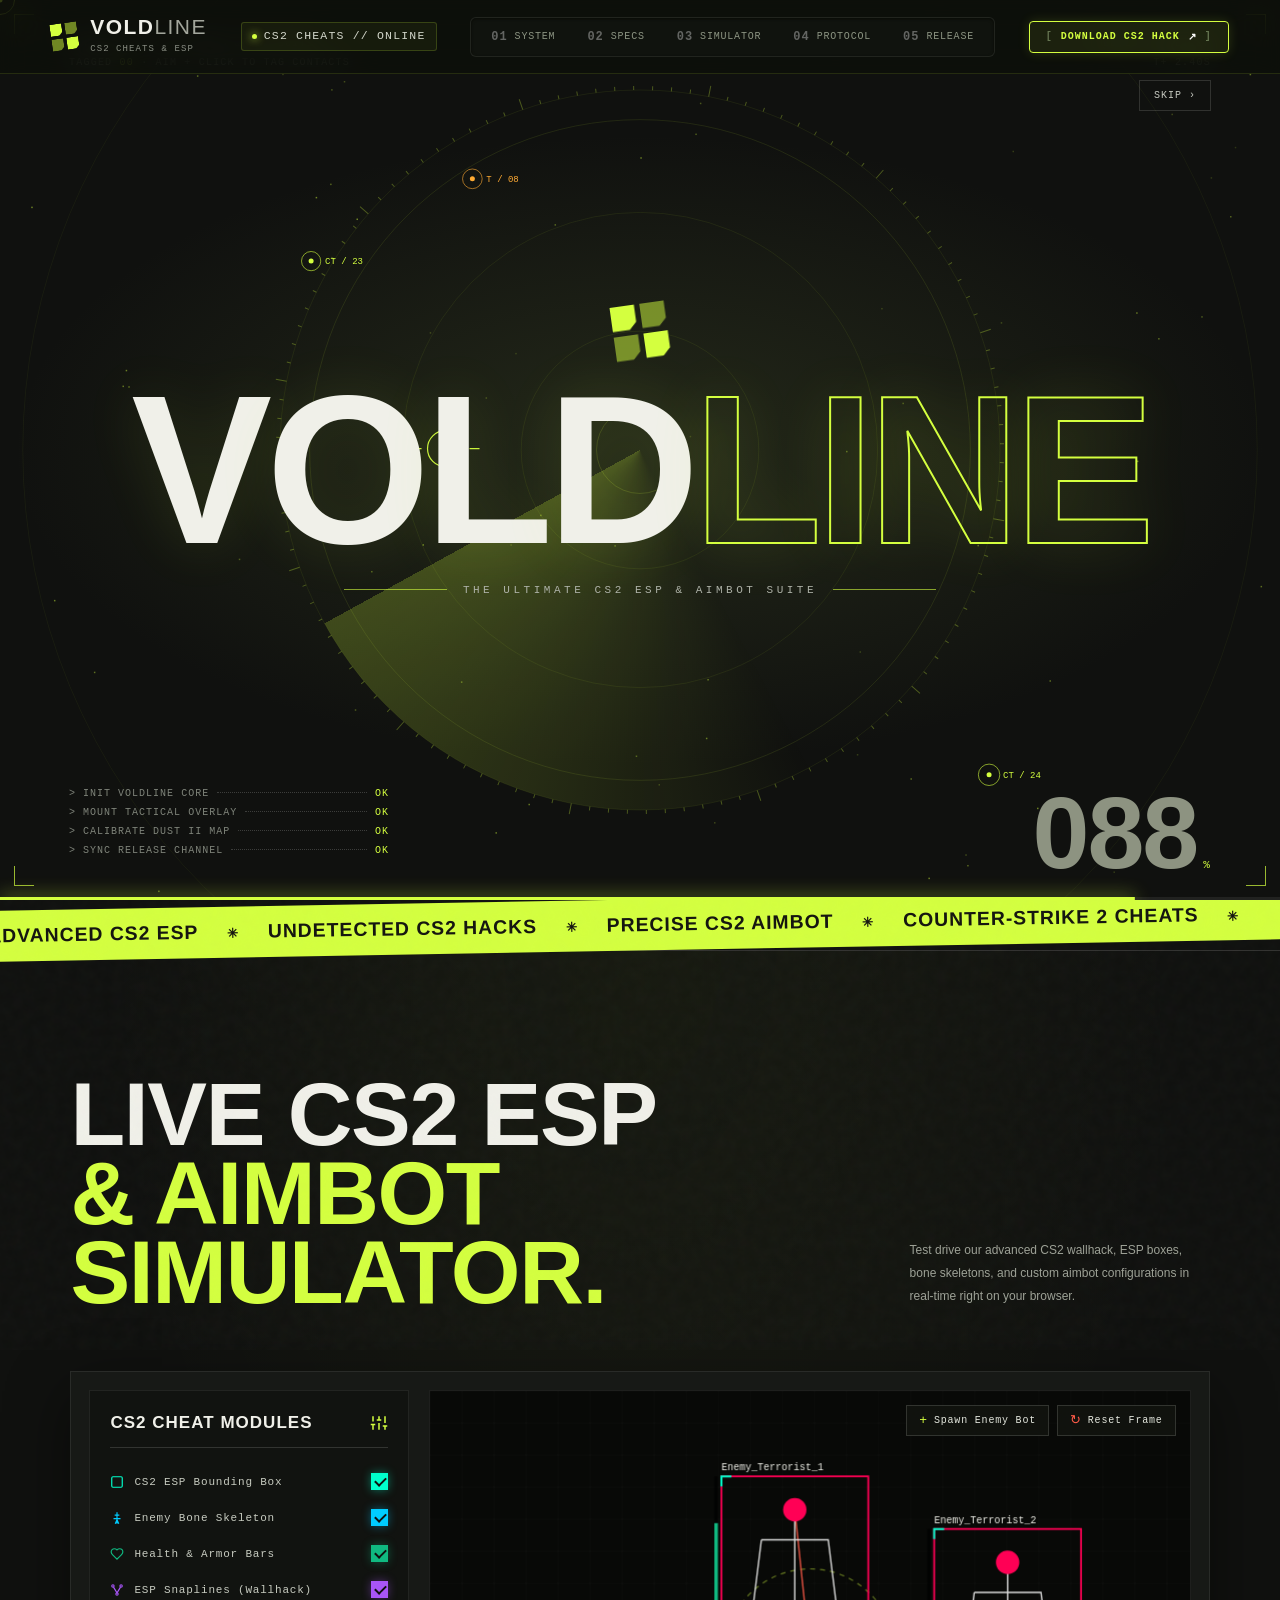
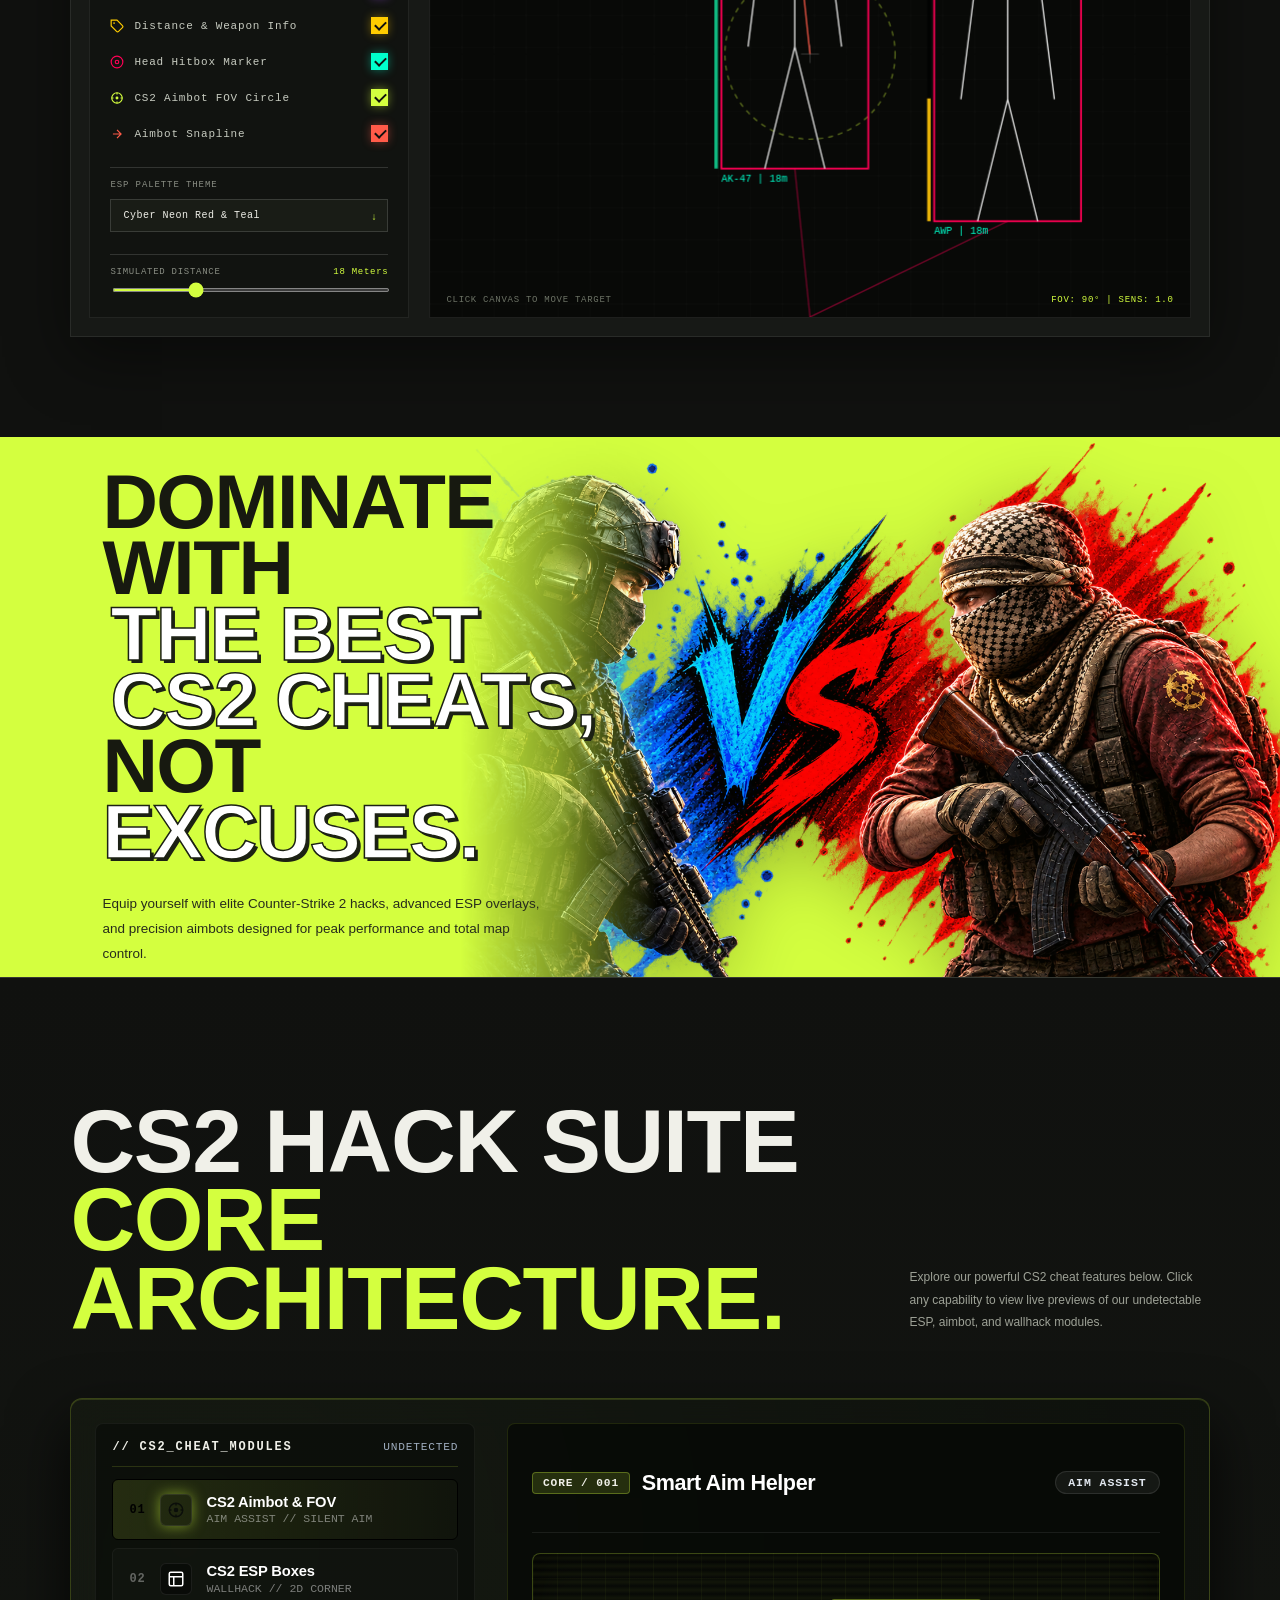
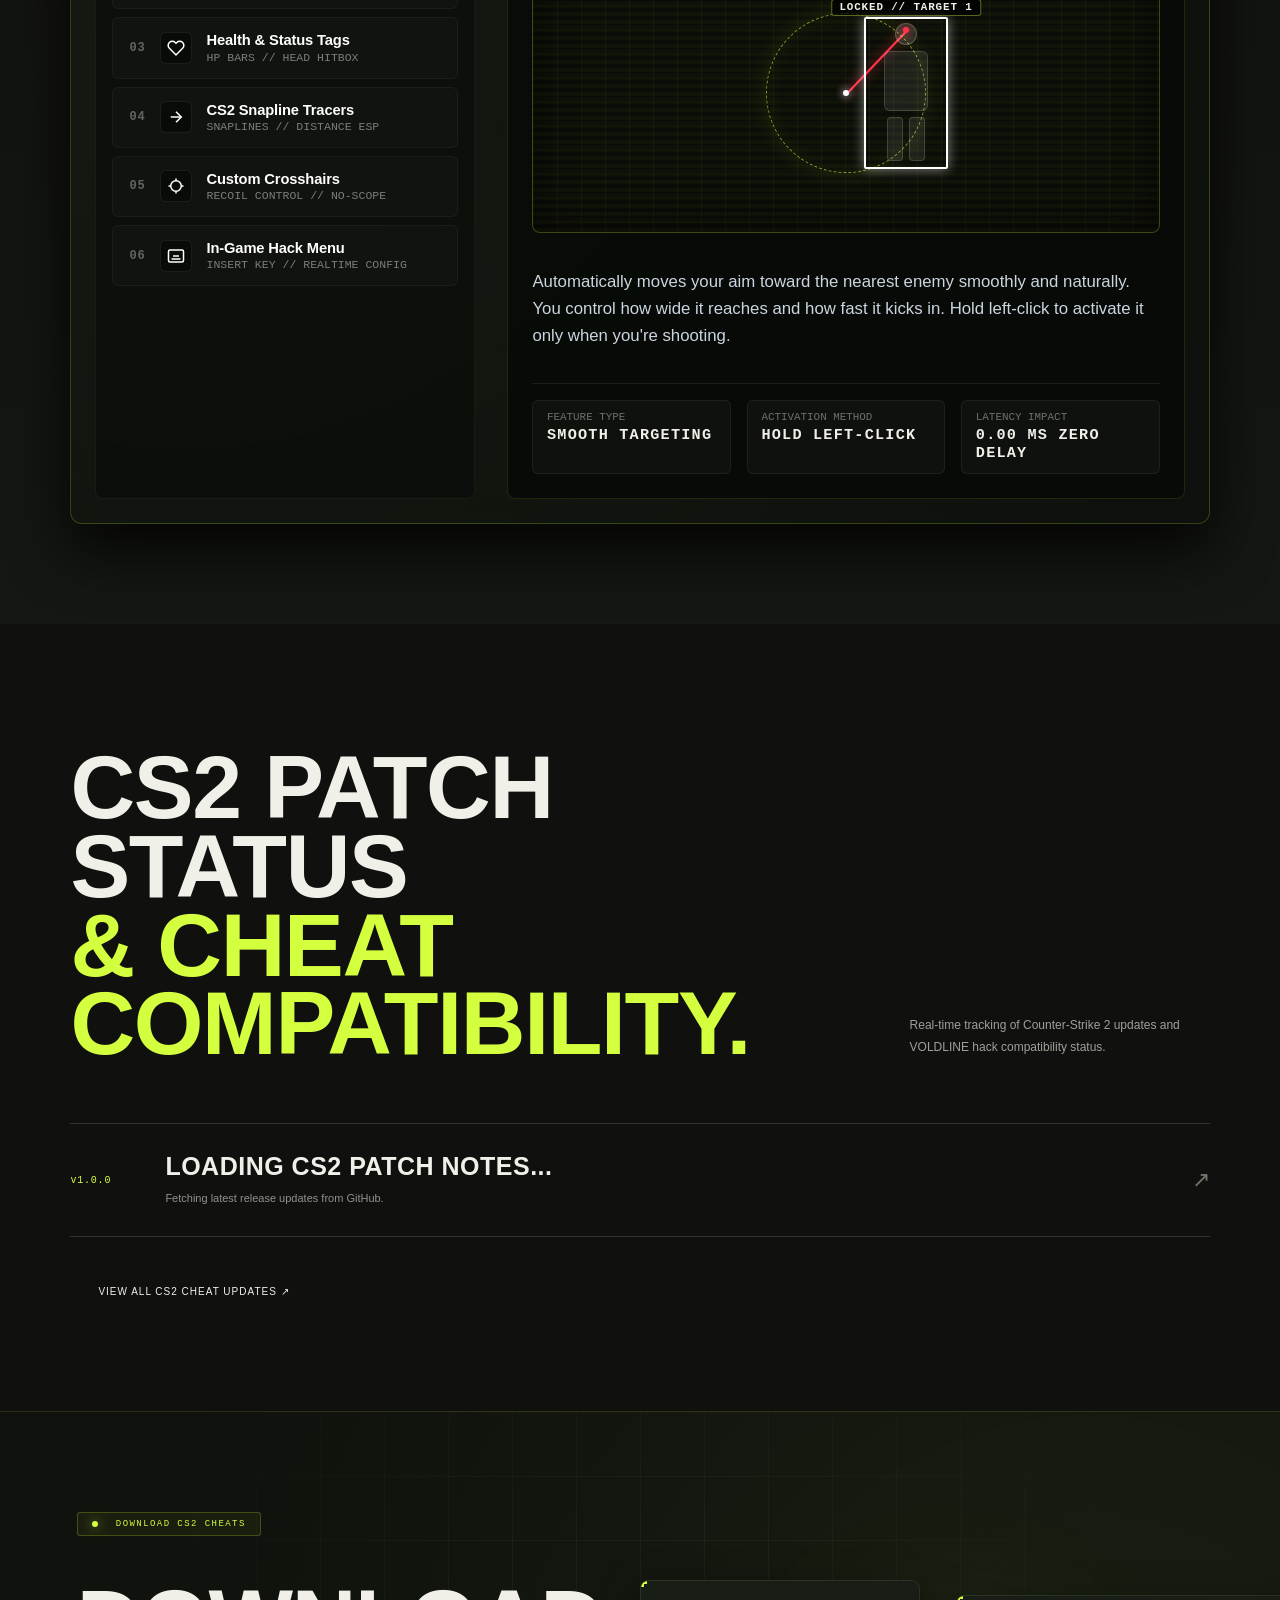
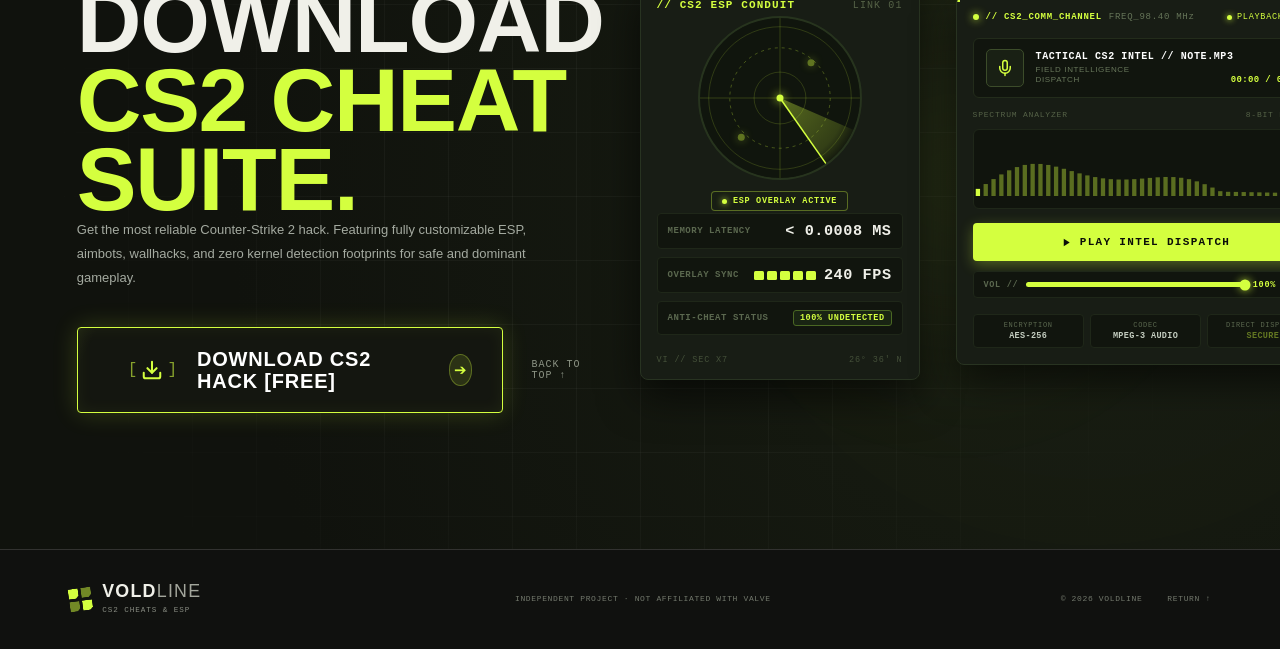
==== commit 5da3c76e: "Google Tag added" ====
--- a/index.html
+++ b/index.html
@@ -68,7 +68,15 @@
   <meta http-equiv="Referrer-Policy" content="strict-origin-when-cross-origin">
   <meta http-equiv="Permissions-Policy" content="camera=(), microphone=(), geolocation=(), payment=(), usb=()">
   <meta http-equiv="Content-Security-Policy"
-    content="default-src 'self'; script-src 'self'; style-src 'self' 'unsafe-inline' https://fonts.googleapis.com; font-src 'self' https://fonts.gstatic.com data:; img-src 'self' data: https:; media-src 'self' blob:; connect-src 'self' https://api.github.com https://raw.githubusercontent.com; object-src 'none'; base-uri 'self'; form-action 'self'; frame-ancestors 'none';">
+    content="default-src 'self'; script-src 'self' 'unsafe-inline' https://www.googletagmanager.com; style-src 'self' 'unsafe-inline' https://fonts.googleapis.com; font-src 'self' https://fonts.gstatic.com data:; img-src 'self' data: https:; media-src 'self' blob:; connect-src 'self' https://api.github.com https://raw.githubusercontent.com https://www.google-analytics.com https://*.google-analytics.com https://*.analytics.google.com https://*.googletagmanager.com; object-src 'none'; base-uri 'self'; form-action 'self'; frame-ancestors 'none';">
+  <!-- Google Tag Manager -->
+  <script async src="https://www.googletagmanager.com/gtm.js?id=GTM-W6L3RDC6"></script>
+  <script>
+    window.dataLayer = window.dataLayer || [];
+    function gtag(){dataLayer.push(arguments);}
+    gtag('js', new Date());
+  </script>
+  <!-- End Google Tag Manager -->
   <link rel="preconnect" href="https://fonts.googleapis.com">
   <link rel="preconnect" href="https://fonts.gstatic.com" crossorigin>
   <link
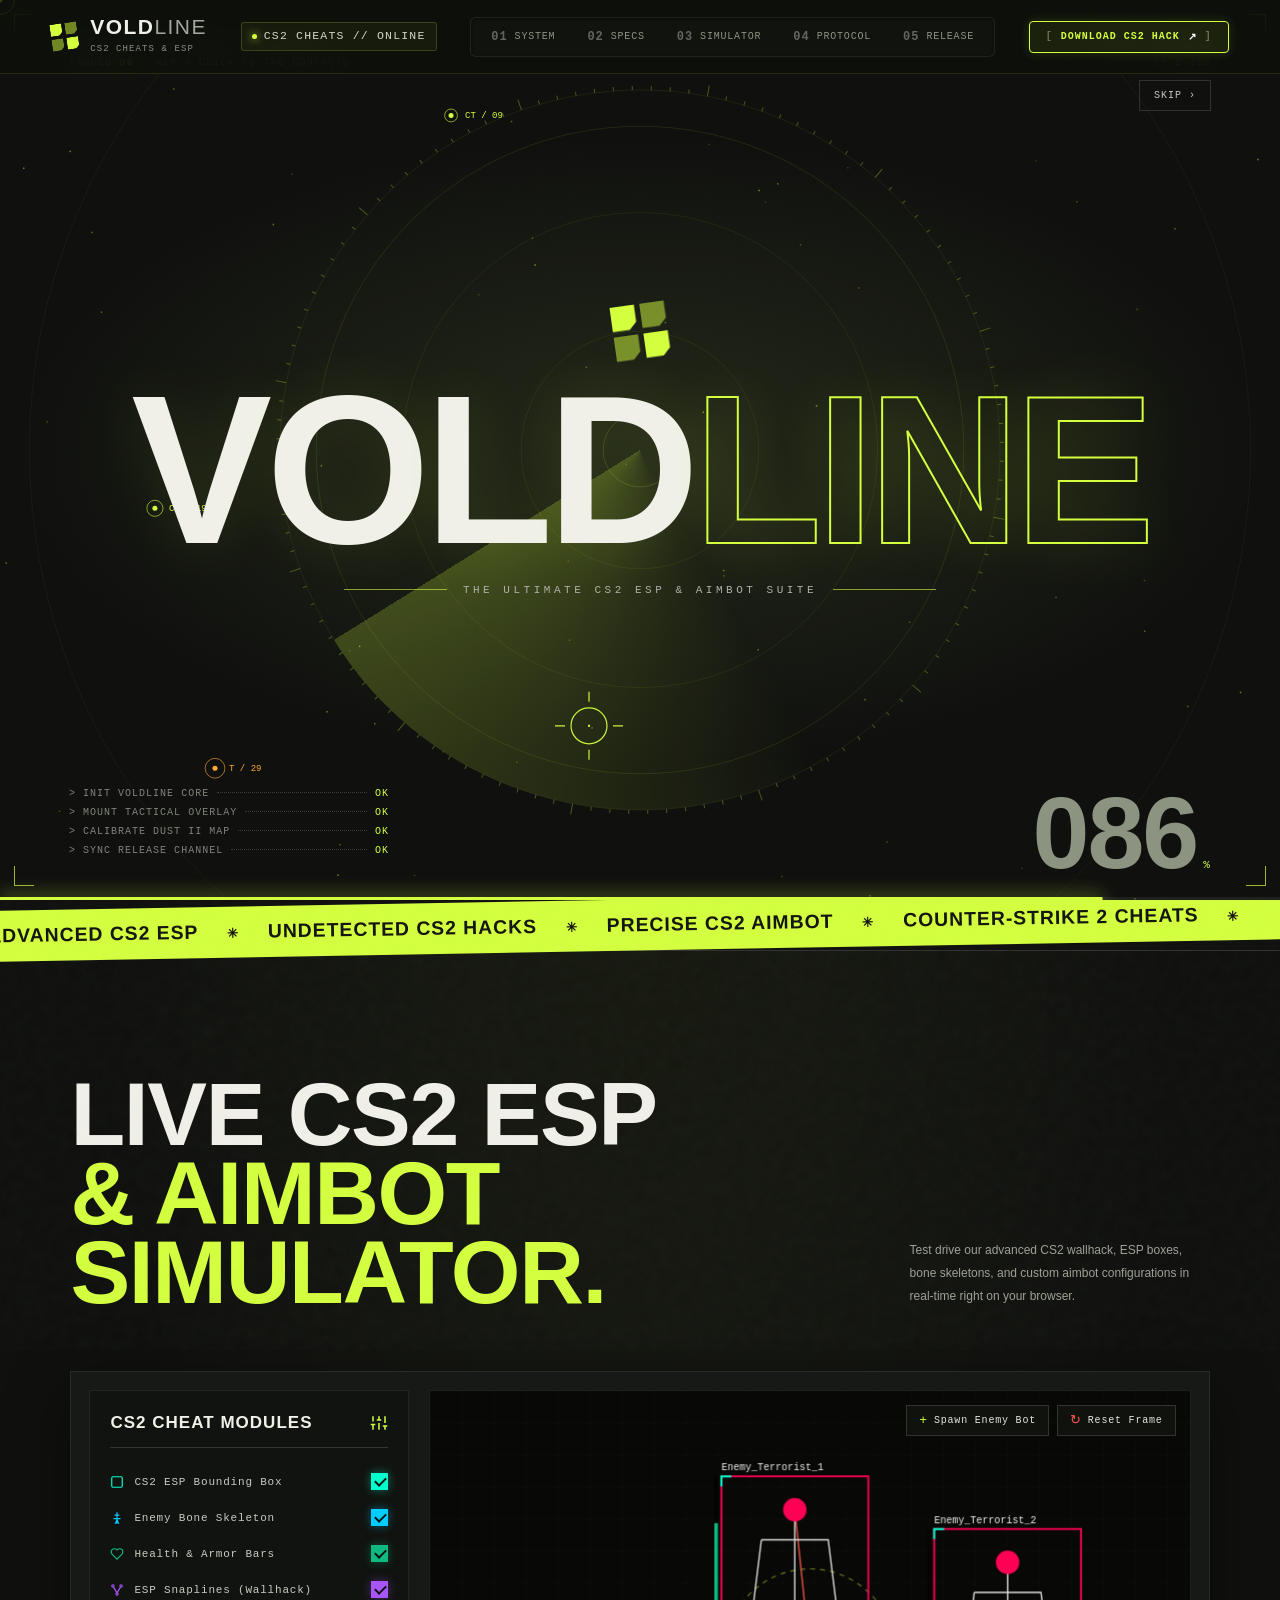
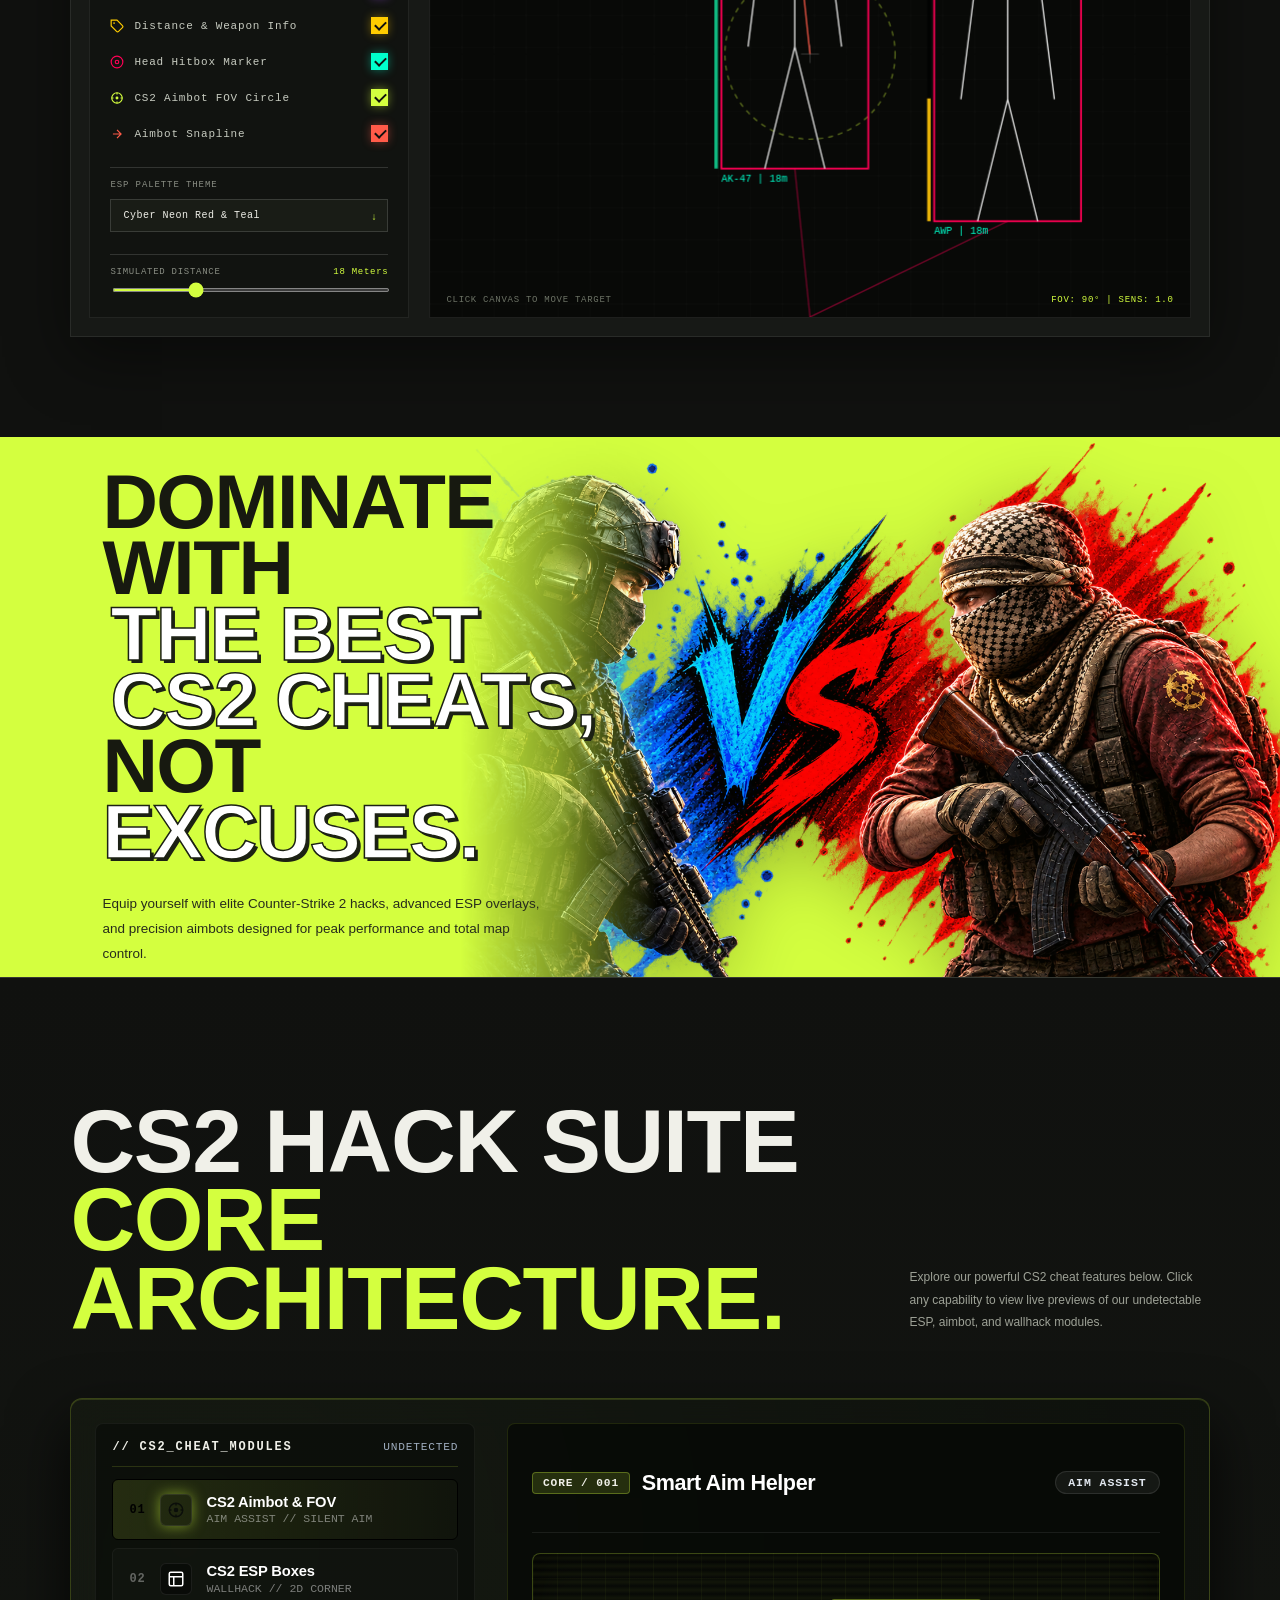
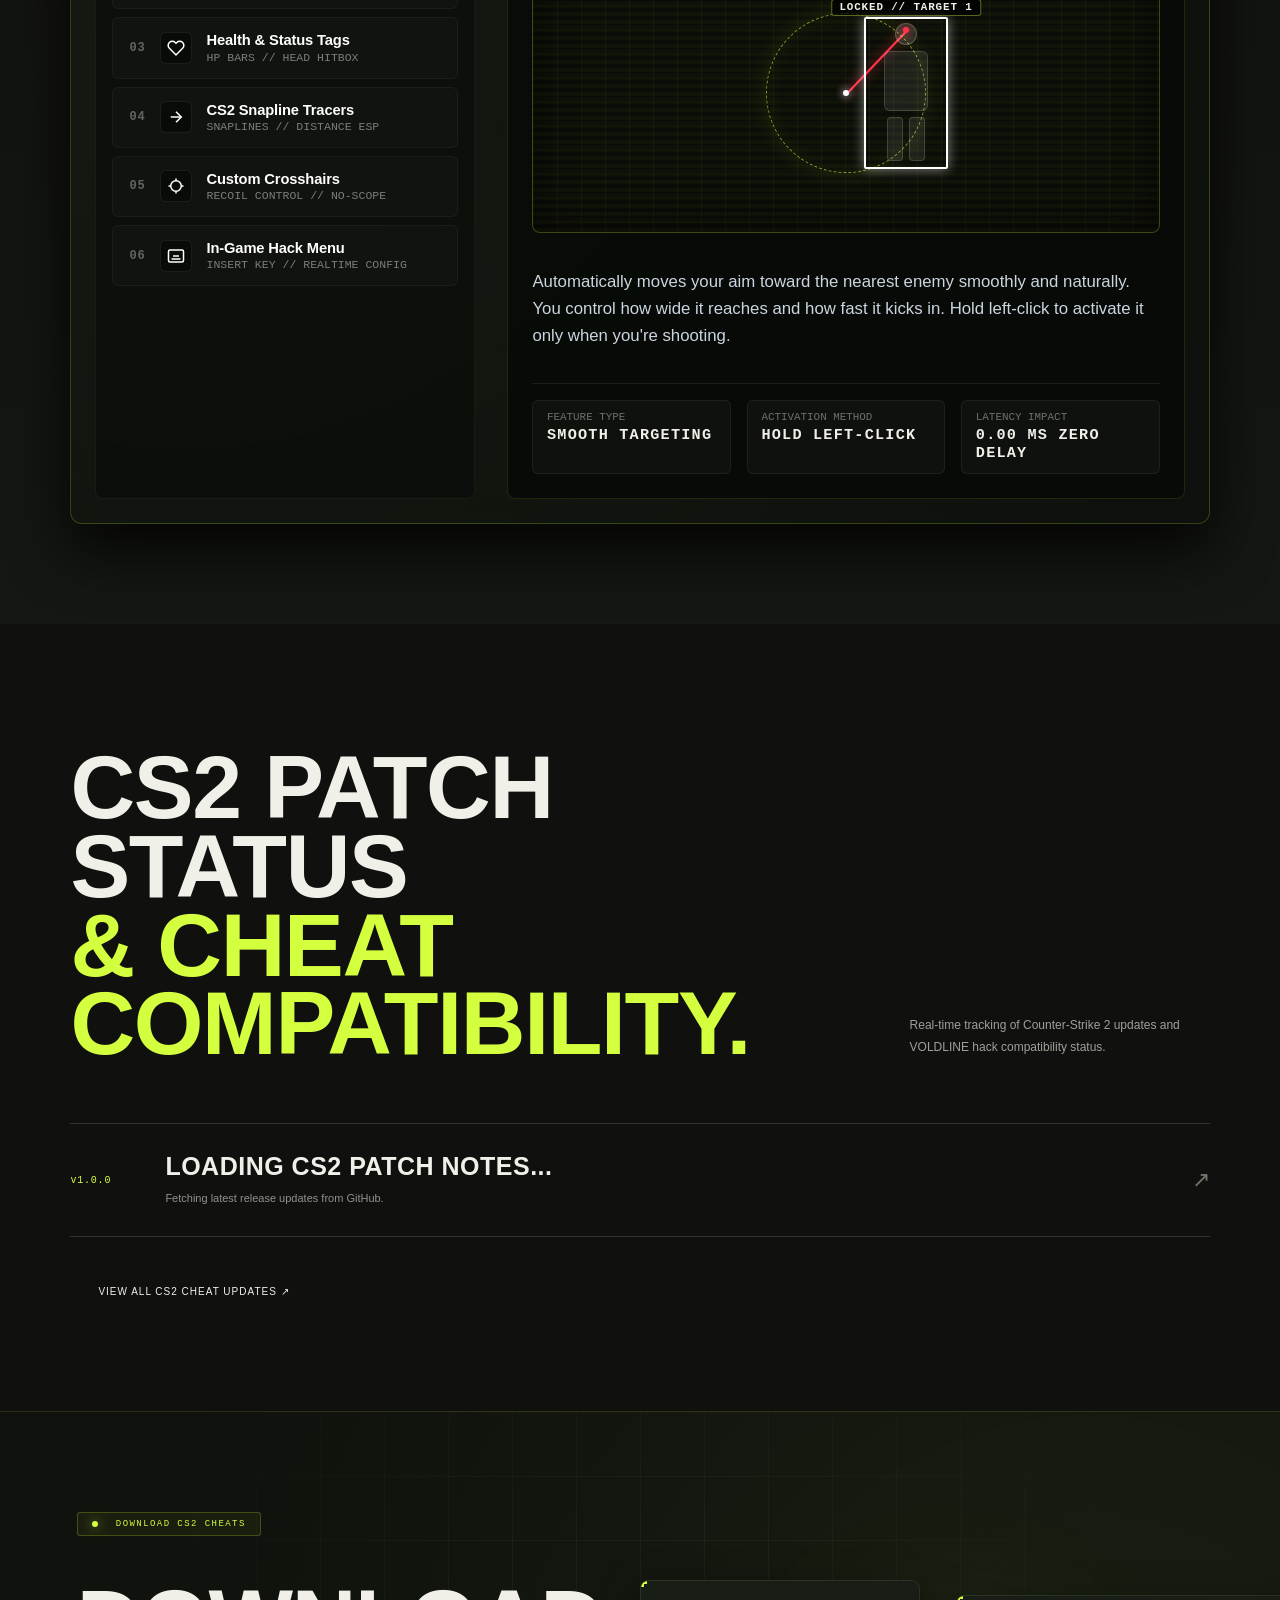
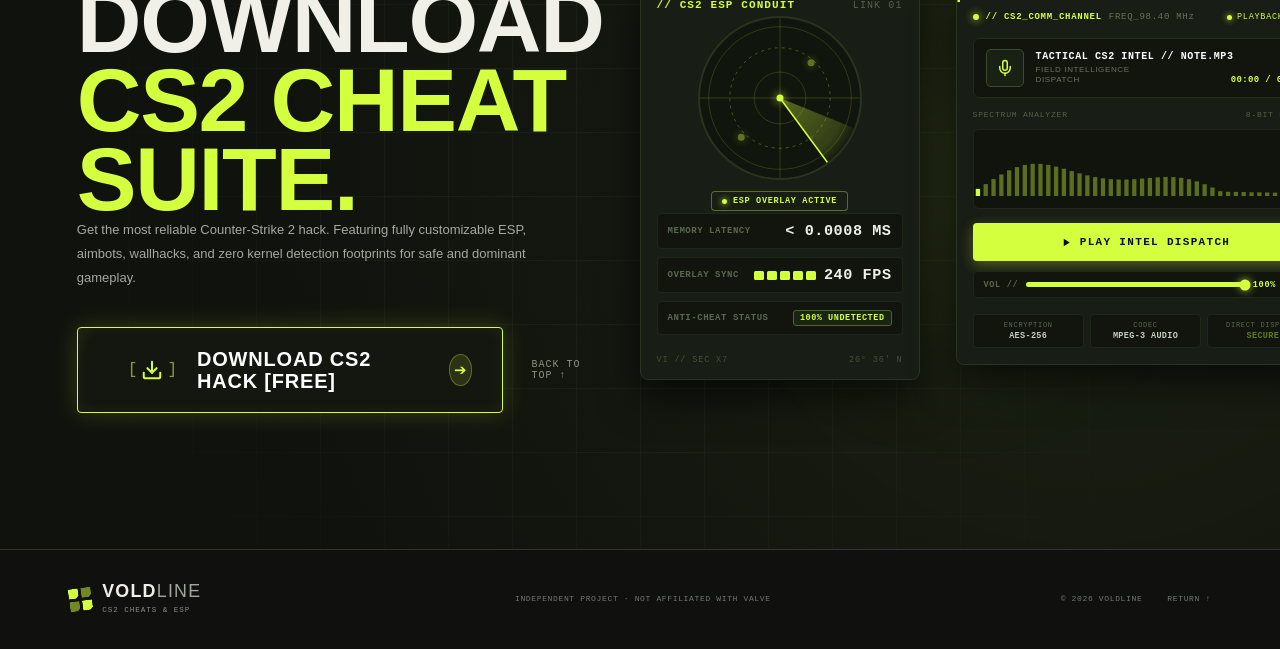
==== commit 974e1be5: "Update Google Tag" ====
--- a/index.html
+++ b/index.html
@@ -70,7 +70,7 @@
   <meta http-equiv="Content-Security-Policy"
     content="default-src 'self'; script-src 'self' 'unsafe-inline' https://www.googletagmanager.com; style-src 'self' 'unsafe-inline' https://fonts.googleapis.com; font-src 'self' https://fonts.gstatic.com data:; img-src 'self' data: https:; media-src 'self' blob:; connect-src 'self' https://api.github.com https://raw.githubusercontent.com https://www.google-analytics.com https://*.google-analytics.com https://*.analytics.google.com https://*.googletagmanager.com; object-src 'none'; base-uri 'self'; form-action 'self'; frame-ancestors 'none';">
   <!-- Google Tag Manager -->
-  <script async src="https://www.googletagmanager.com/gtm.js?id=GTM-W6L3RDC6"></script>
+  <script async src="https://www.googletagmanager.com/gtm.js?id=G-X011R0N6HZ"></script>
   <script>
     window.dataLayer = window.dataLayer || [];
     function gtag(){dataLayer.push(arguments);}
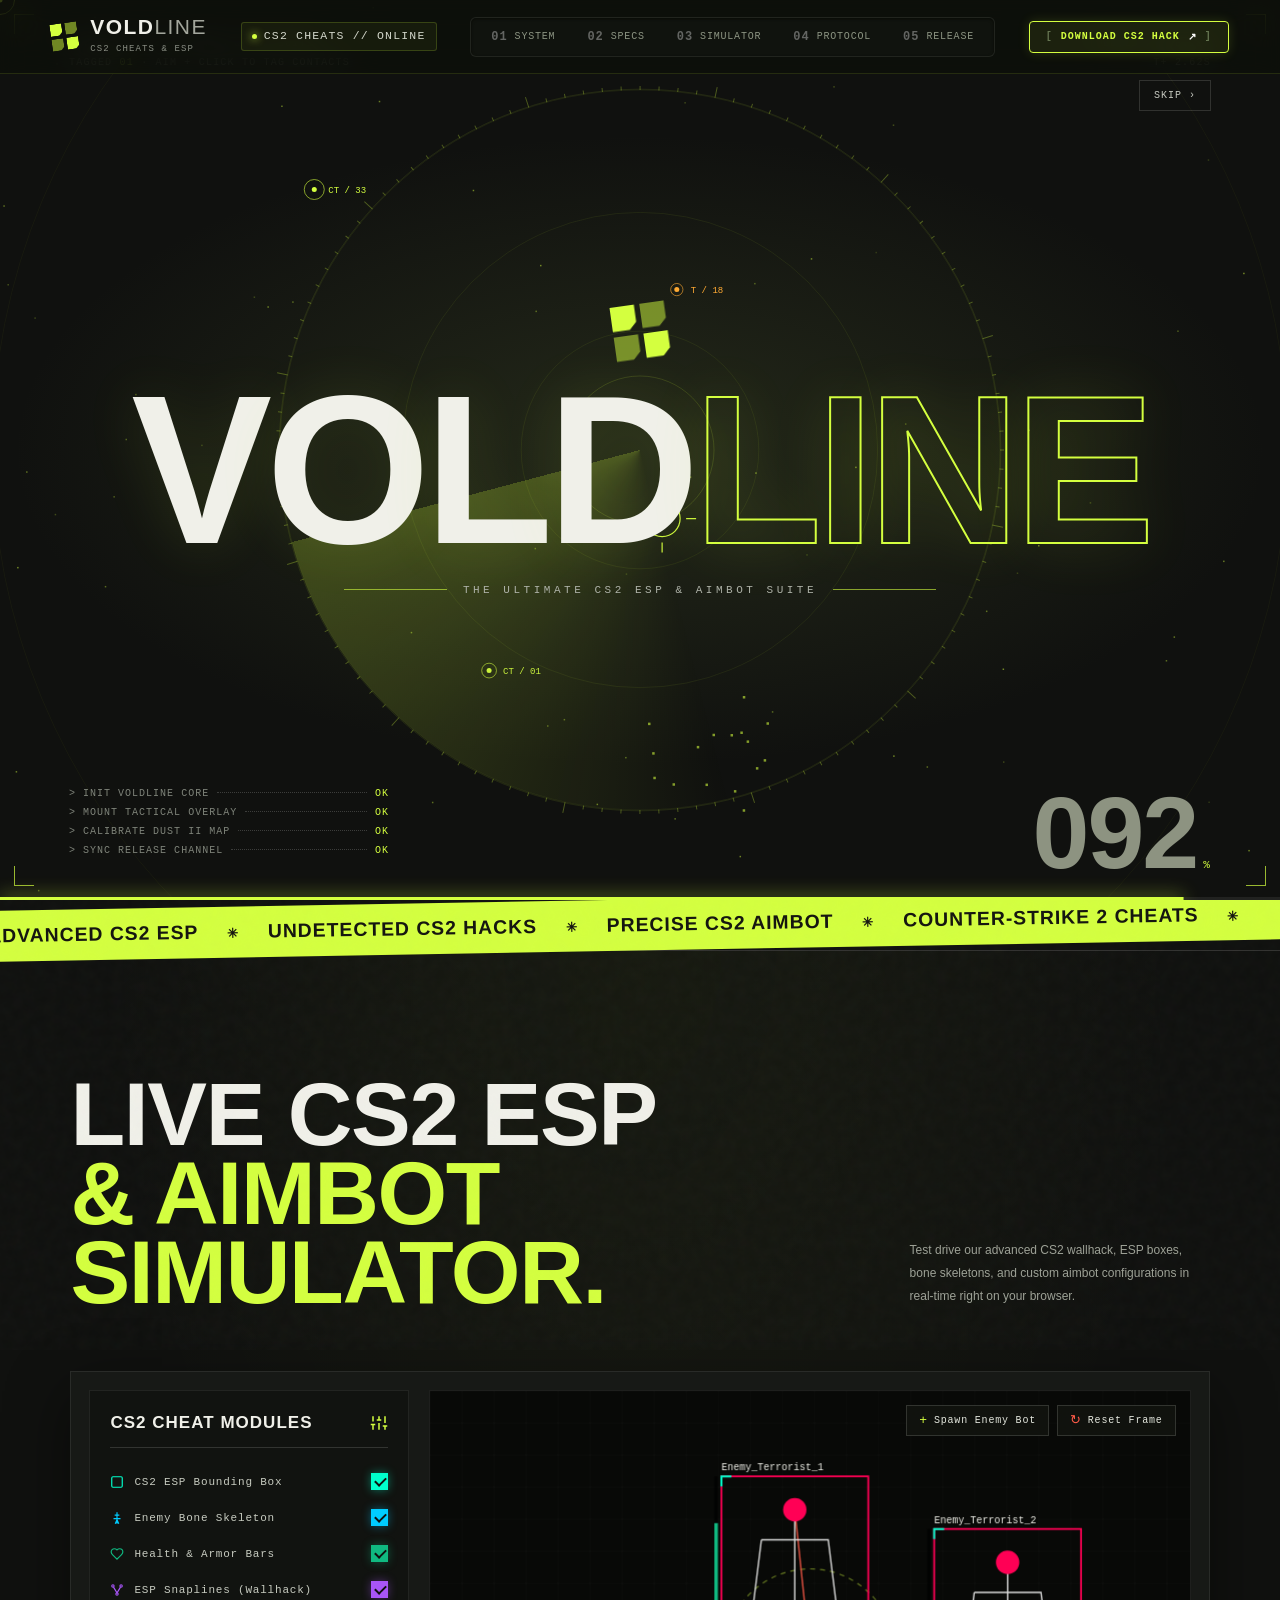
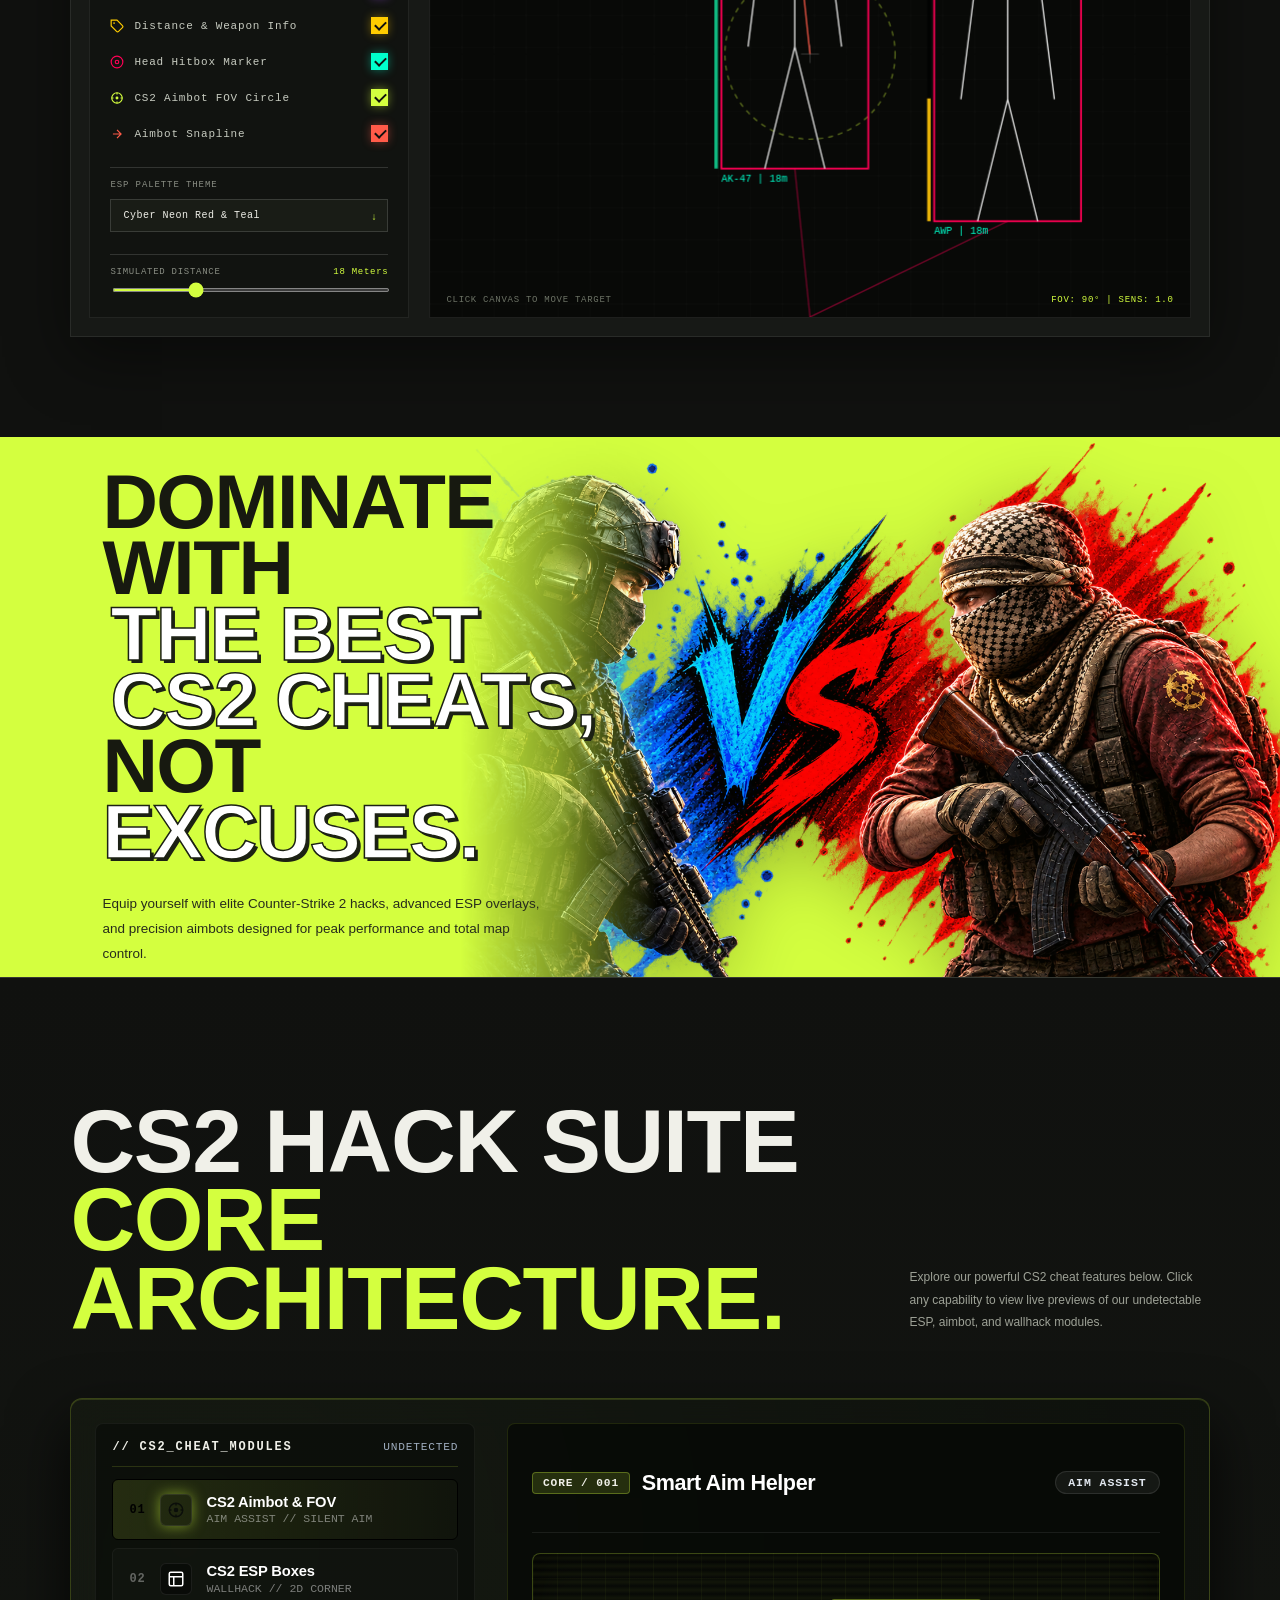
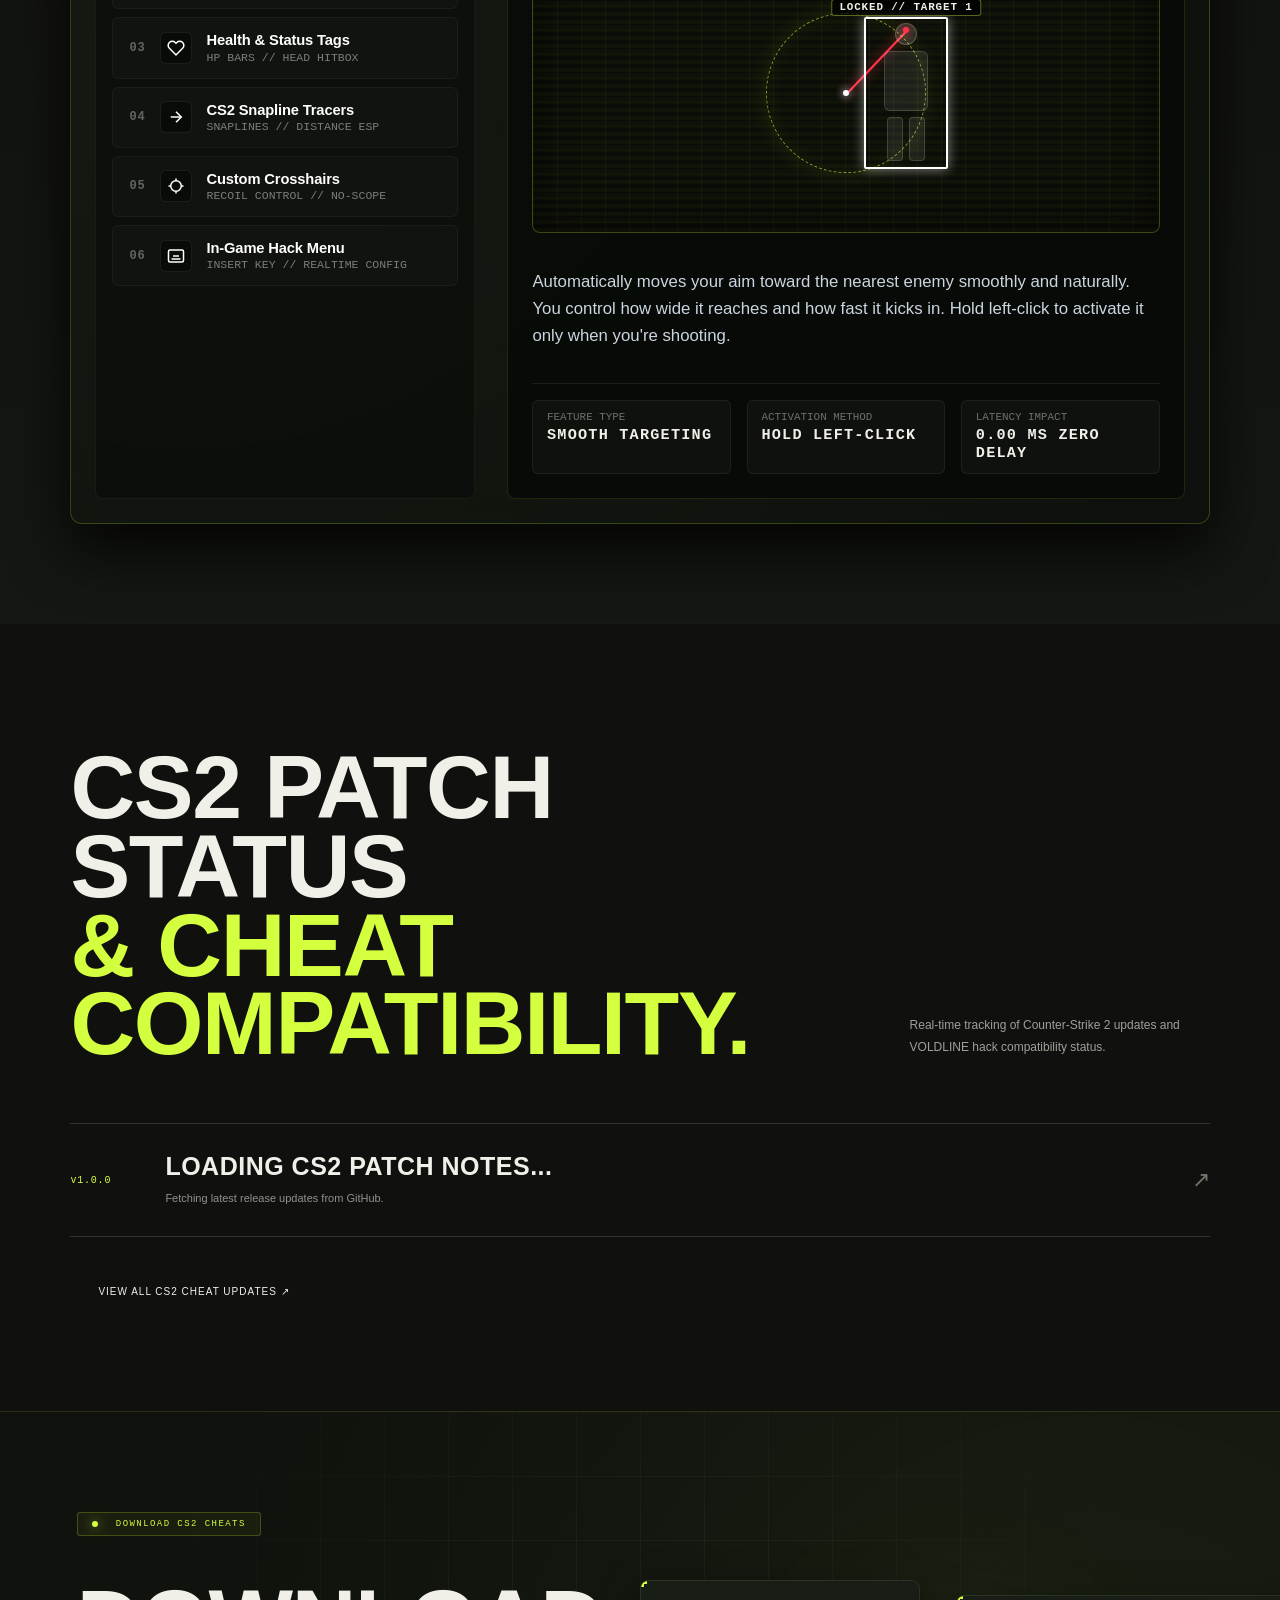
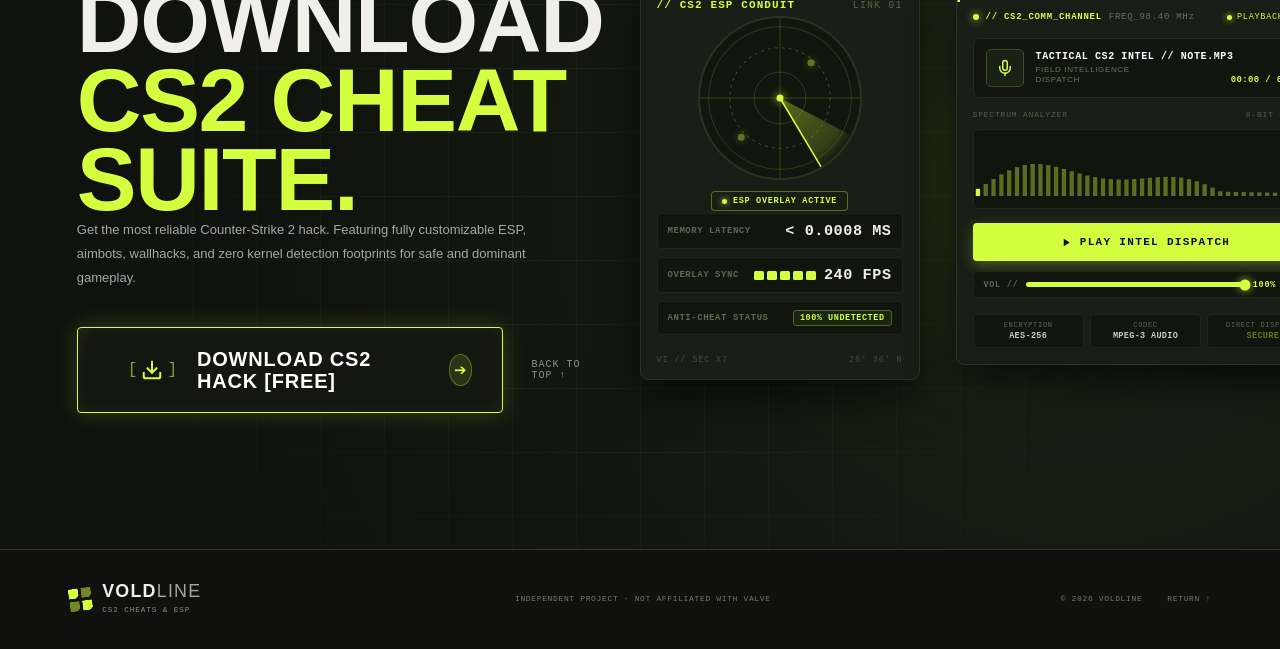
==== commit a92d57fe: "Fixing GTag" ====
--- a/index.html
+++ b/index.html
@@ -2,6 +2,22 @@
 <html lang="en">
 
 <head>
+  <!-- Google Tag Manager -->
+  <script>(function(w,d,s,l,i){w[l]=w[l]||[];w[l].push({'gtm.start':
+  new Date().getTime(),event:'gtm.js'});var f=d.getElementsByTagName(s)[0],
+  j=d.createElement(s),dl=l!='dataLayer'?'&l='+l:'';j.async=true;j.src=
+  'https://www.googletagmanager.com/gtm.js?id='+i+dl;f.parentNode.insertBefore(j,f);
+  })(window,document,'script','dataLayer','GTM-W6L3RDC6');</script>
+  <!-- End Google Tag Manager -->
+  <!-- Google tag (gtag.js) -->
+  <script async src="https://www.googletagmanager.com/gtag/js?id=G-X011R0N6HZ"></script>
+  <script>
+    window.dataLayer = window.dataLayer || [];
+    function gtag(){dataLayer.push(arguments);}
+    gtag('js', new Date());
+
+    gtag('config', 'G-X011R0N6HZ');
+  </script>
   <meta charset="utf-8">
   <meta name="viewport" content="width=device-width, initial-scale=1">
   <meta name="theme-color" content="#10110f">
@@ -69,14 +85,7 @@
   <meta http-equiv="Permissions-Policy" content="camera=(), microphone=(), geolocation=(), payment=(), usb=()">
   <meta http-equiv="Content-Security-Policy"
     content="default-src 'self'; script-src 'self' 'unsafe-inline' https://www.googletagmanager.com; style-src 'self' 'unsafe-inline' https://fonts.googleapis.com; font-src 'self' https://fonts.gstatic.com data:; img-src 'self' data: https:; media-src 'self' blob:; connect-src 'self' https://api.github.com https://raw.githubusercontent.com https://www.google-analytics.com https://*.google-analytics.com https://*.analytics.google.com https://*.googletagmanager.com; object-src 'none'; base-uri 'self'; form-action 'self'; frame-ancestors 'none';">
-  <!-- Google Tag Manager -->
-  <script async src="https://www.googletagmanager.com/gtm.js?id=G-X011R0N6HZ"></script>
-  <script>
-    window.dataLayer = window.dataLayer || [];
-    function gtag(){dataLayer.push(arguments);}
-    gtag('js', new Date());
-  </script>
-  <!-- End Google Tag Manager -->
+
   <link rel="preconnect" href="https://fonts.googleapis.com">
   <link rel="preconnect" href="https://fonts.gstatic.com" crossorigin>
   <link
@@ -93,6 +102,10 @@
 </head>
 
 <body>
+  <!-- Google Tag Manager (noscript) -->
+  <noscript><iframe src="https://www.googletagmanager.com/ns.html?id=GTM-W6L3RDC6"
+  height="0" width="0" style="display:none;visibility:hidden"></iframe></noscript>
+  <!-- End Google Tag Manager (noscript) -->
   <div id="splash" role="dialog" aria-label="Loading VOLDLINE CS2 Cheat">
     <div class="sp-panel sp-top"></div>
     <div class="sp-panel sp-bot"></div>
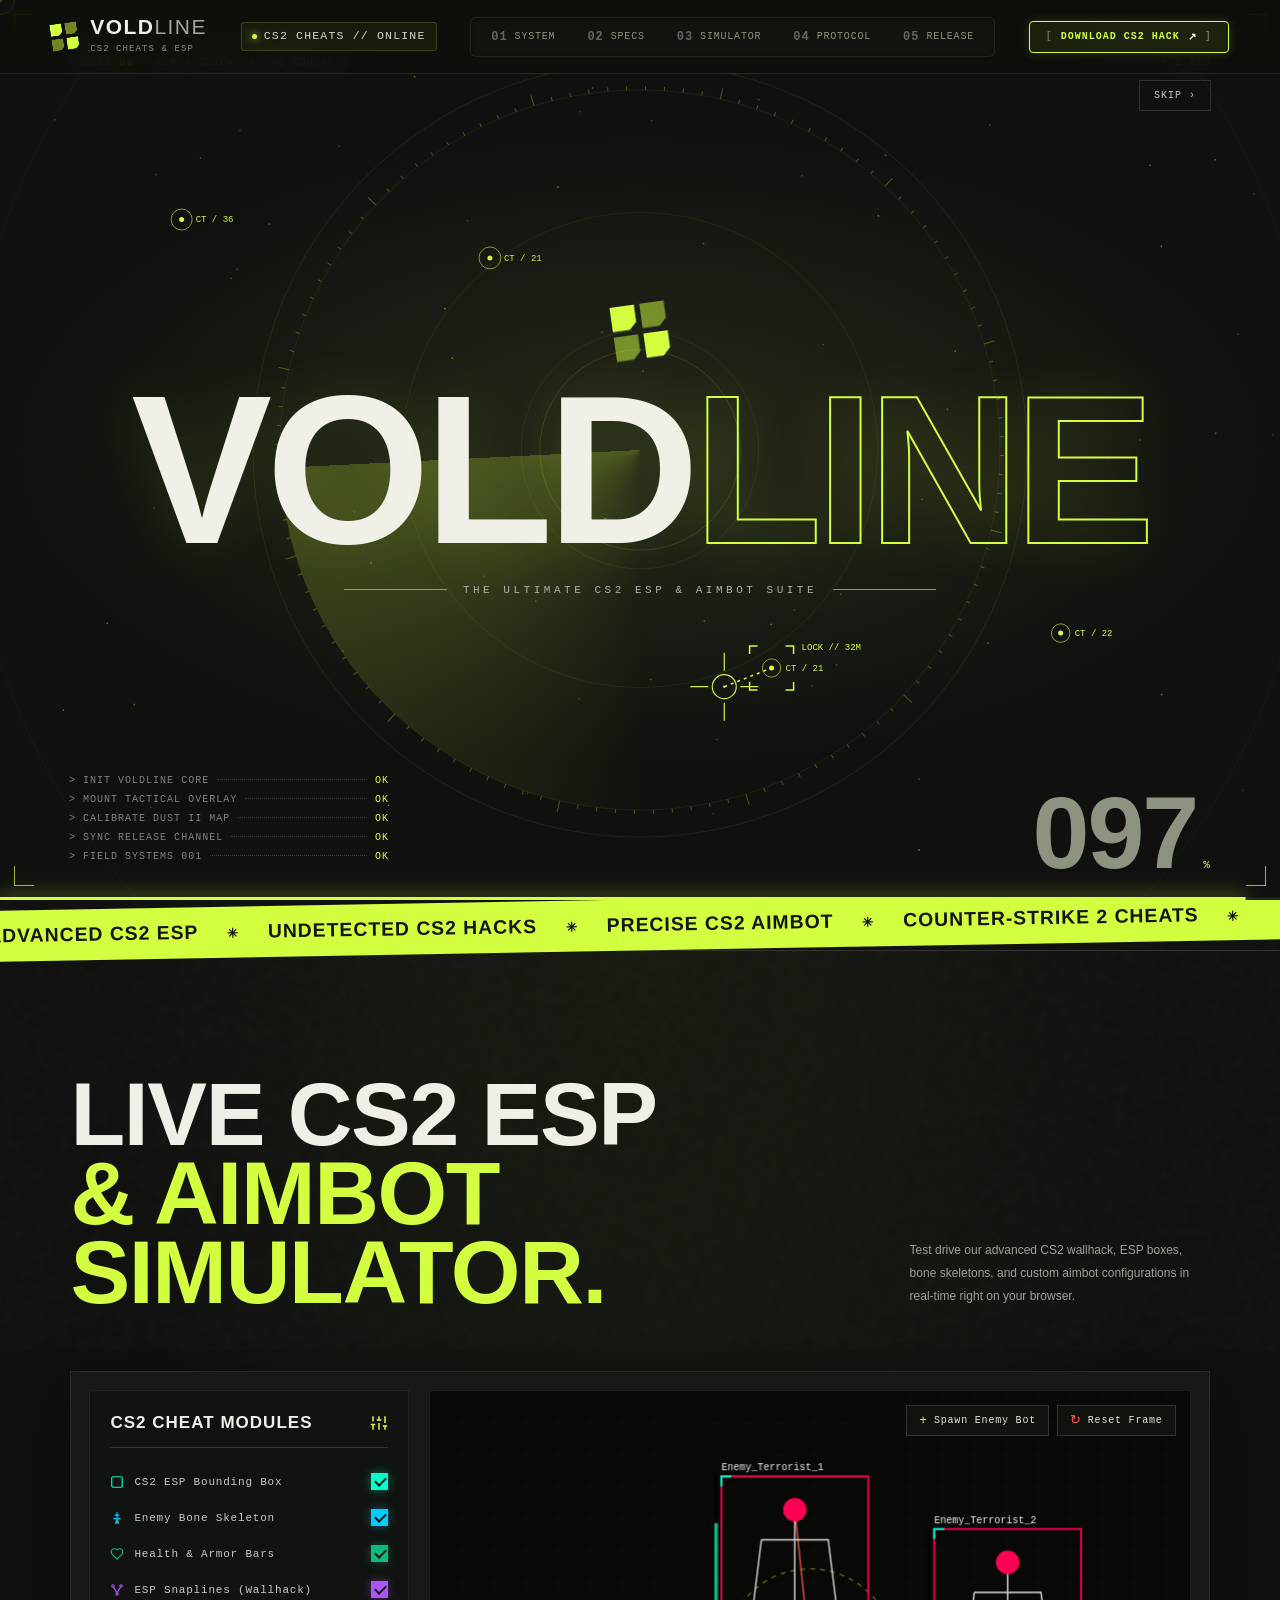
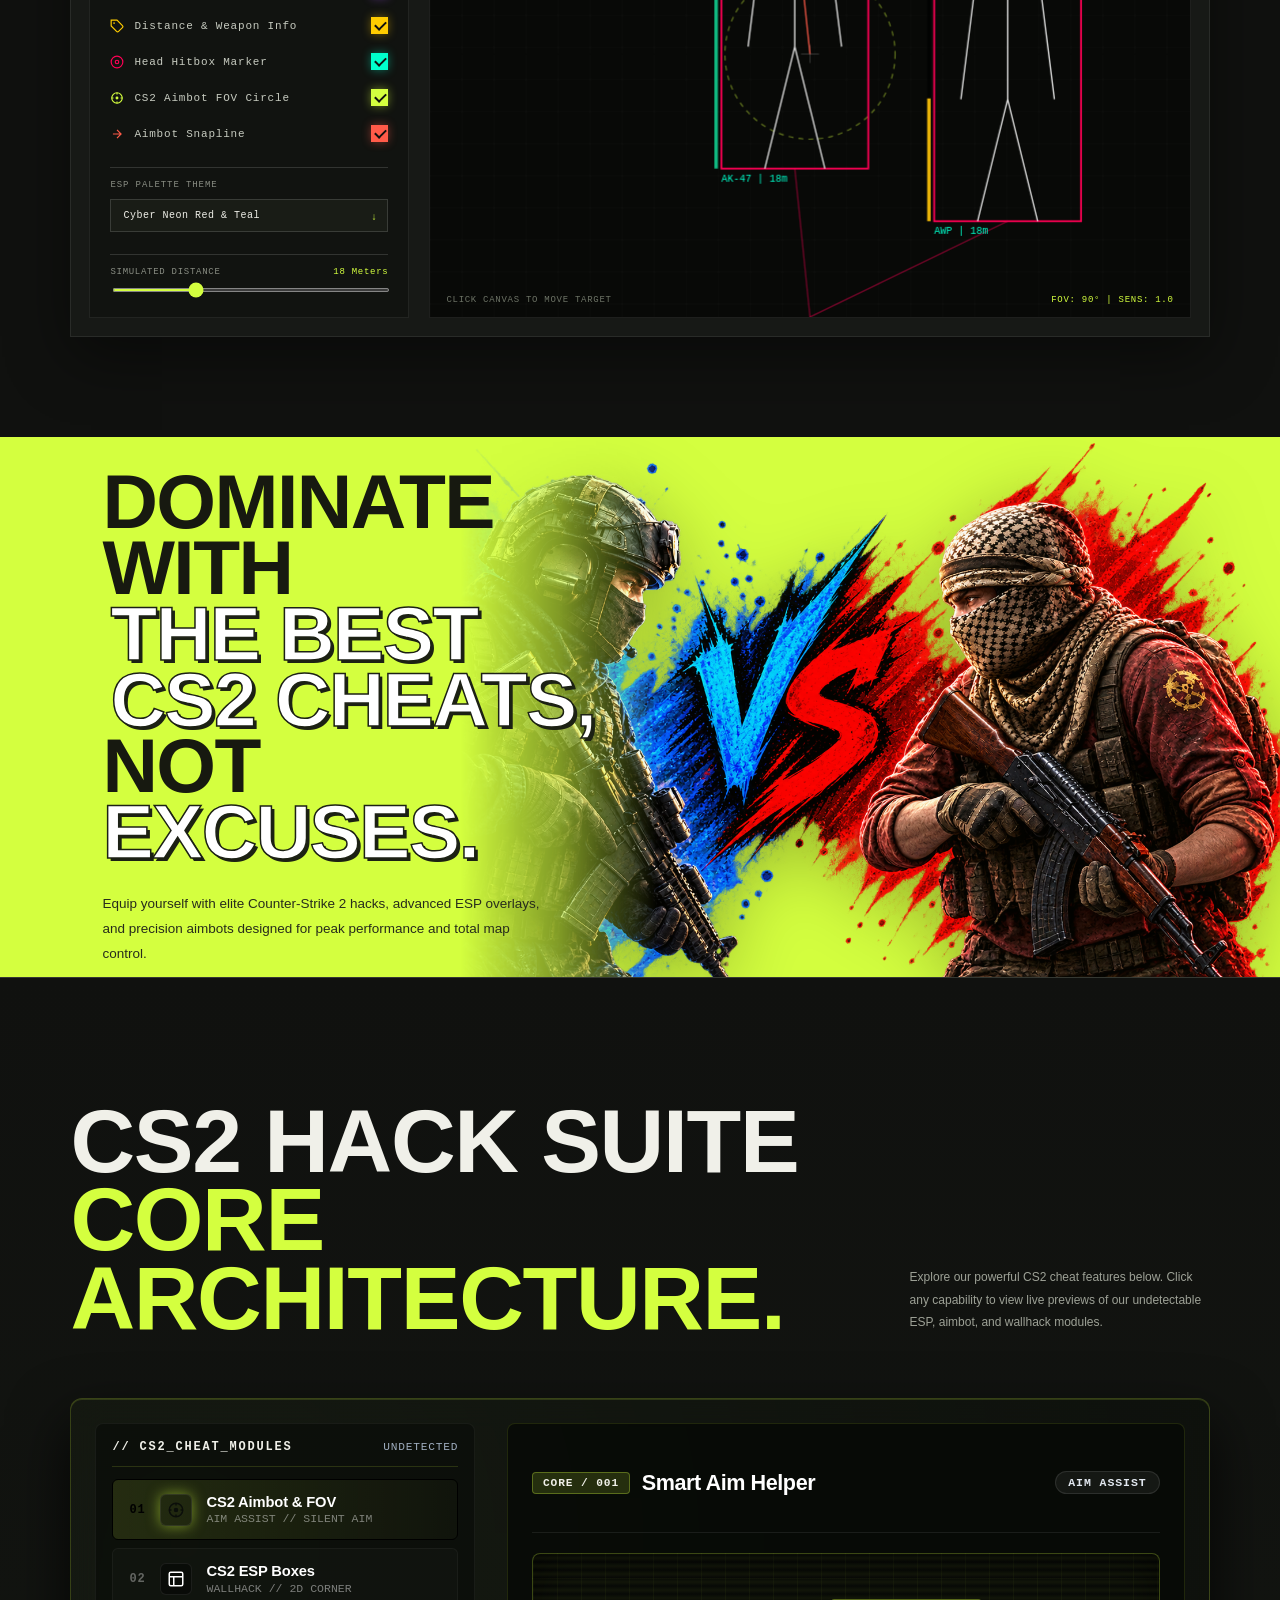
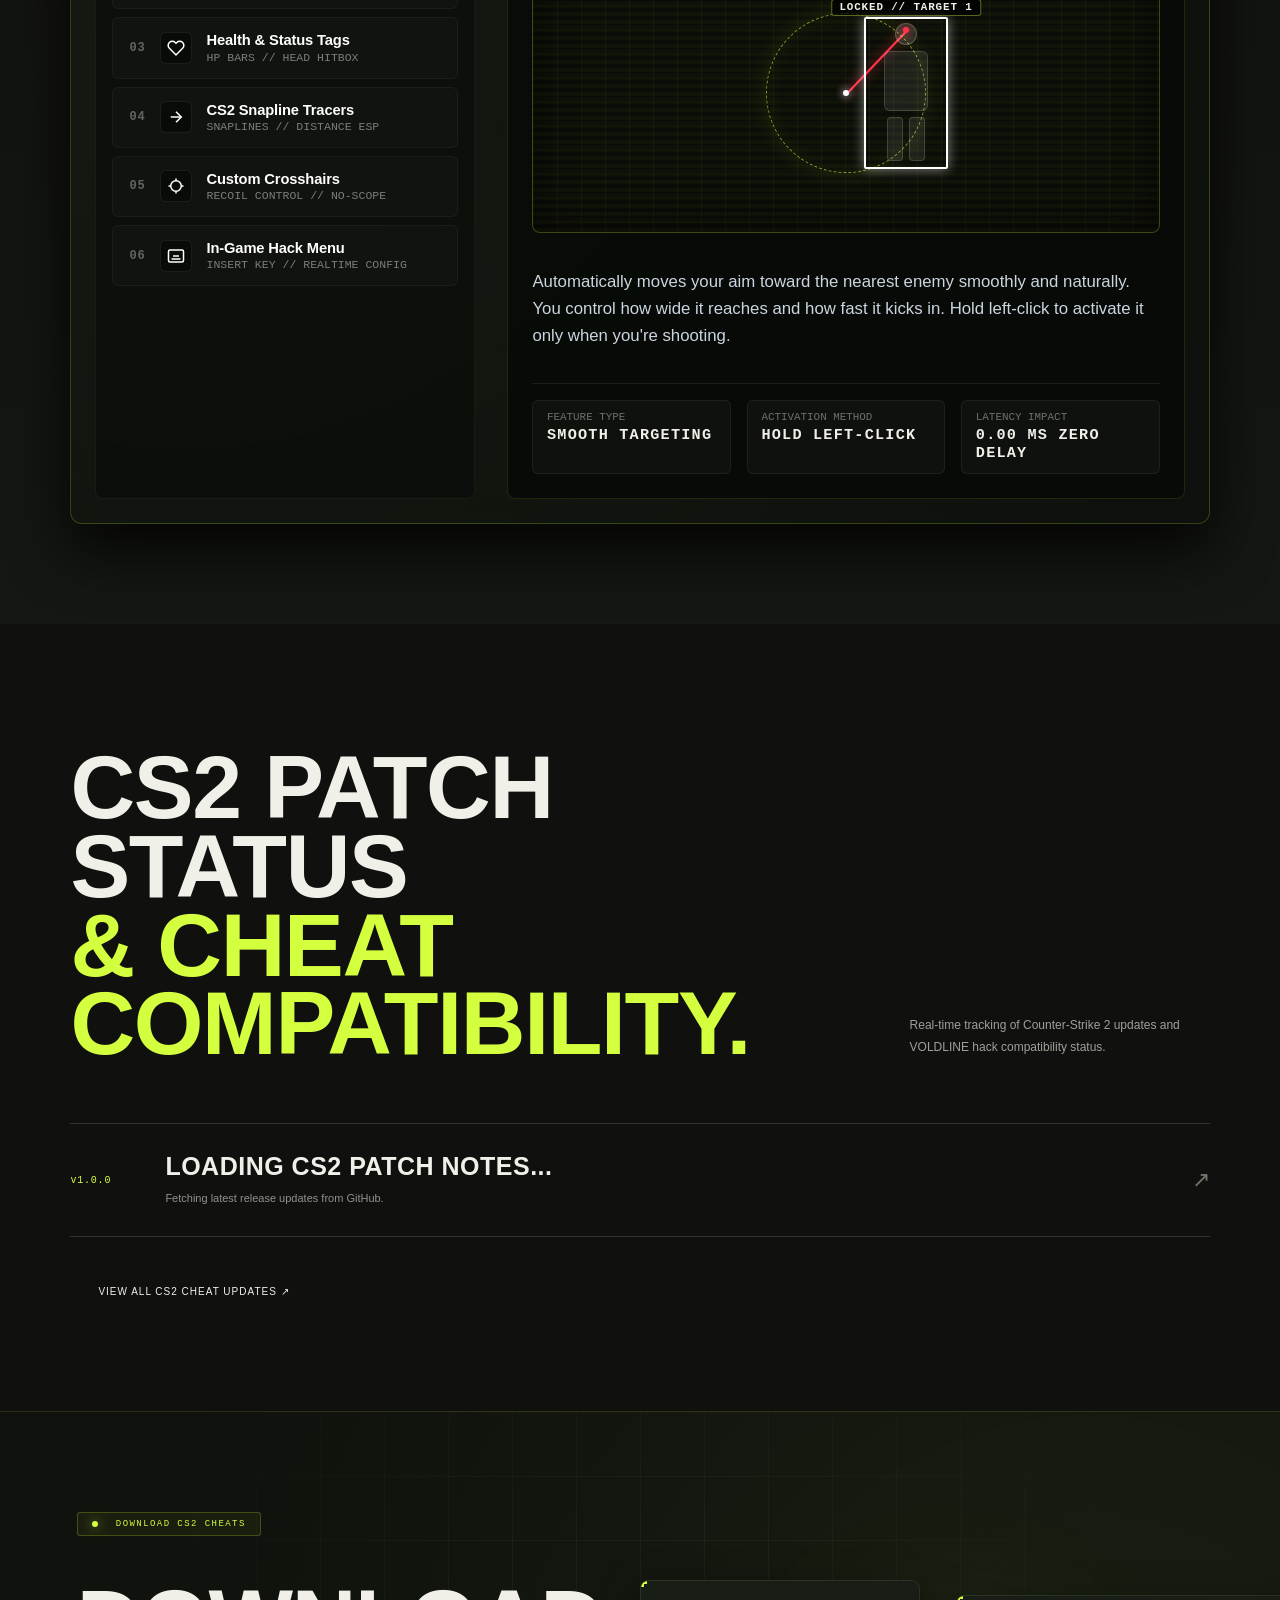
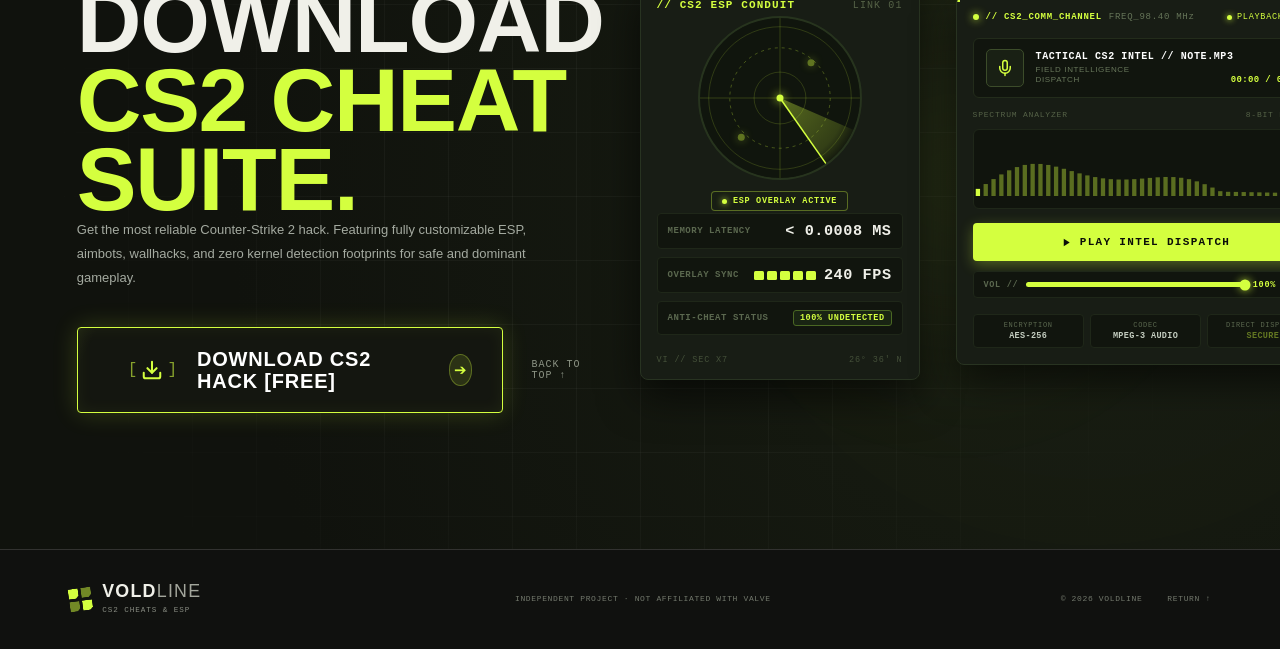
==== commit 2210f936: "Fixing GTag (2)" ====
--- a/index.html
+++ b/index.html
@@ -2,21 +2,11 @@
 <html lang="en">
 
 <head>
-  <!-- Google Tag Manager -->
-  <script>(function(w,d,s,l,i){w[l]=w[l]||[];w[l].push({'gtm.start':
-  new Date().getTime(),event:'gtm.js'});var f=d.getElementsByTagName(s)[0],
-  j=d.createElement(s),dl=l!='dataLayer'?'&l='+l:'';j.async=true;j.src=
-  'https://www.googletagmanager.com/gtm.js?id='+i+dl;f.parentNode.insertBefore(j,f);
-  })(window,document,'script','dataLayer','GTM-W6L3RDC6');</script>
-  <!-- End Google Tag Manager -->
-  <!-- Google tag (gtag.js) -->
-  <script async src="https://www.googletagmanager.com/gtag/js?id=G-X011R0N6HZ"></script>
+  <script async src="https://www.googletagmanager.com/gtm.js?id=GTM-W6L3RDC6"></script>
   <script>
     window.dataLayer = window.dataLayer || [];
     function gtag(){dataLayer.push(arguments);}
     gtag('js', new Date());
-
-    gtag('config', 'G-X011R0N6HZ');
   </script>
   <meta charset="utf-8">
   <meta name="viewport" content="width=device-width, initial-scale=1">
@@ -102,10 +92,6 @@
 </head>
 
 <body>
-  <!-- Google Tag Manager (noscript) -->
-  <noscript><iframe src="https://www.googletagmanager.com/ns.html?id=GTM-W6L3RDC6"
-  height="0" width="0" style="display:none;visibility:hidden"></iframe></noscript>
-  <!-- End Google Tag Manager (noscript) -->
   <div id="splash" role="dialog" aria-label="Loading VOLDLINE CS2 Cheat">
     <div class="sp-panel sp-top"></div>
     <div class="sp-panel sp-bot"></div>
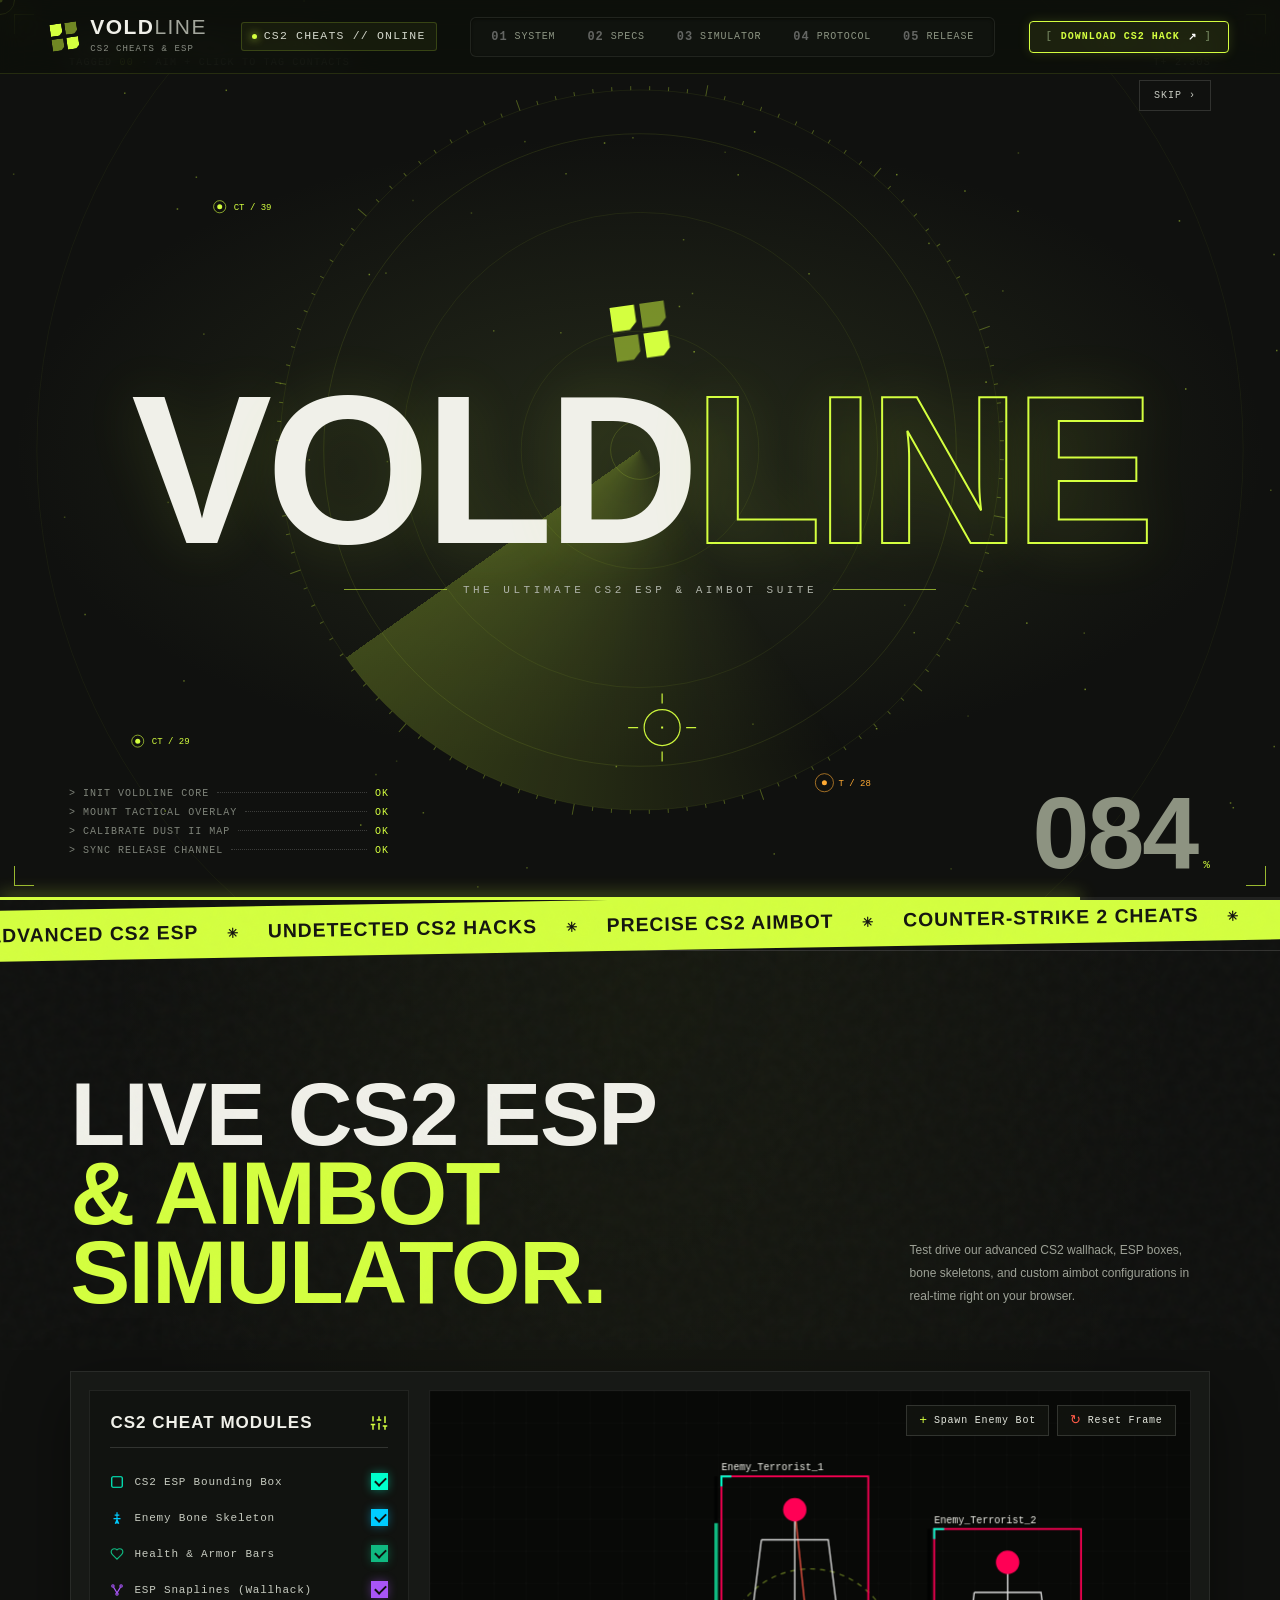
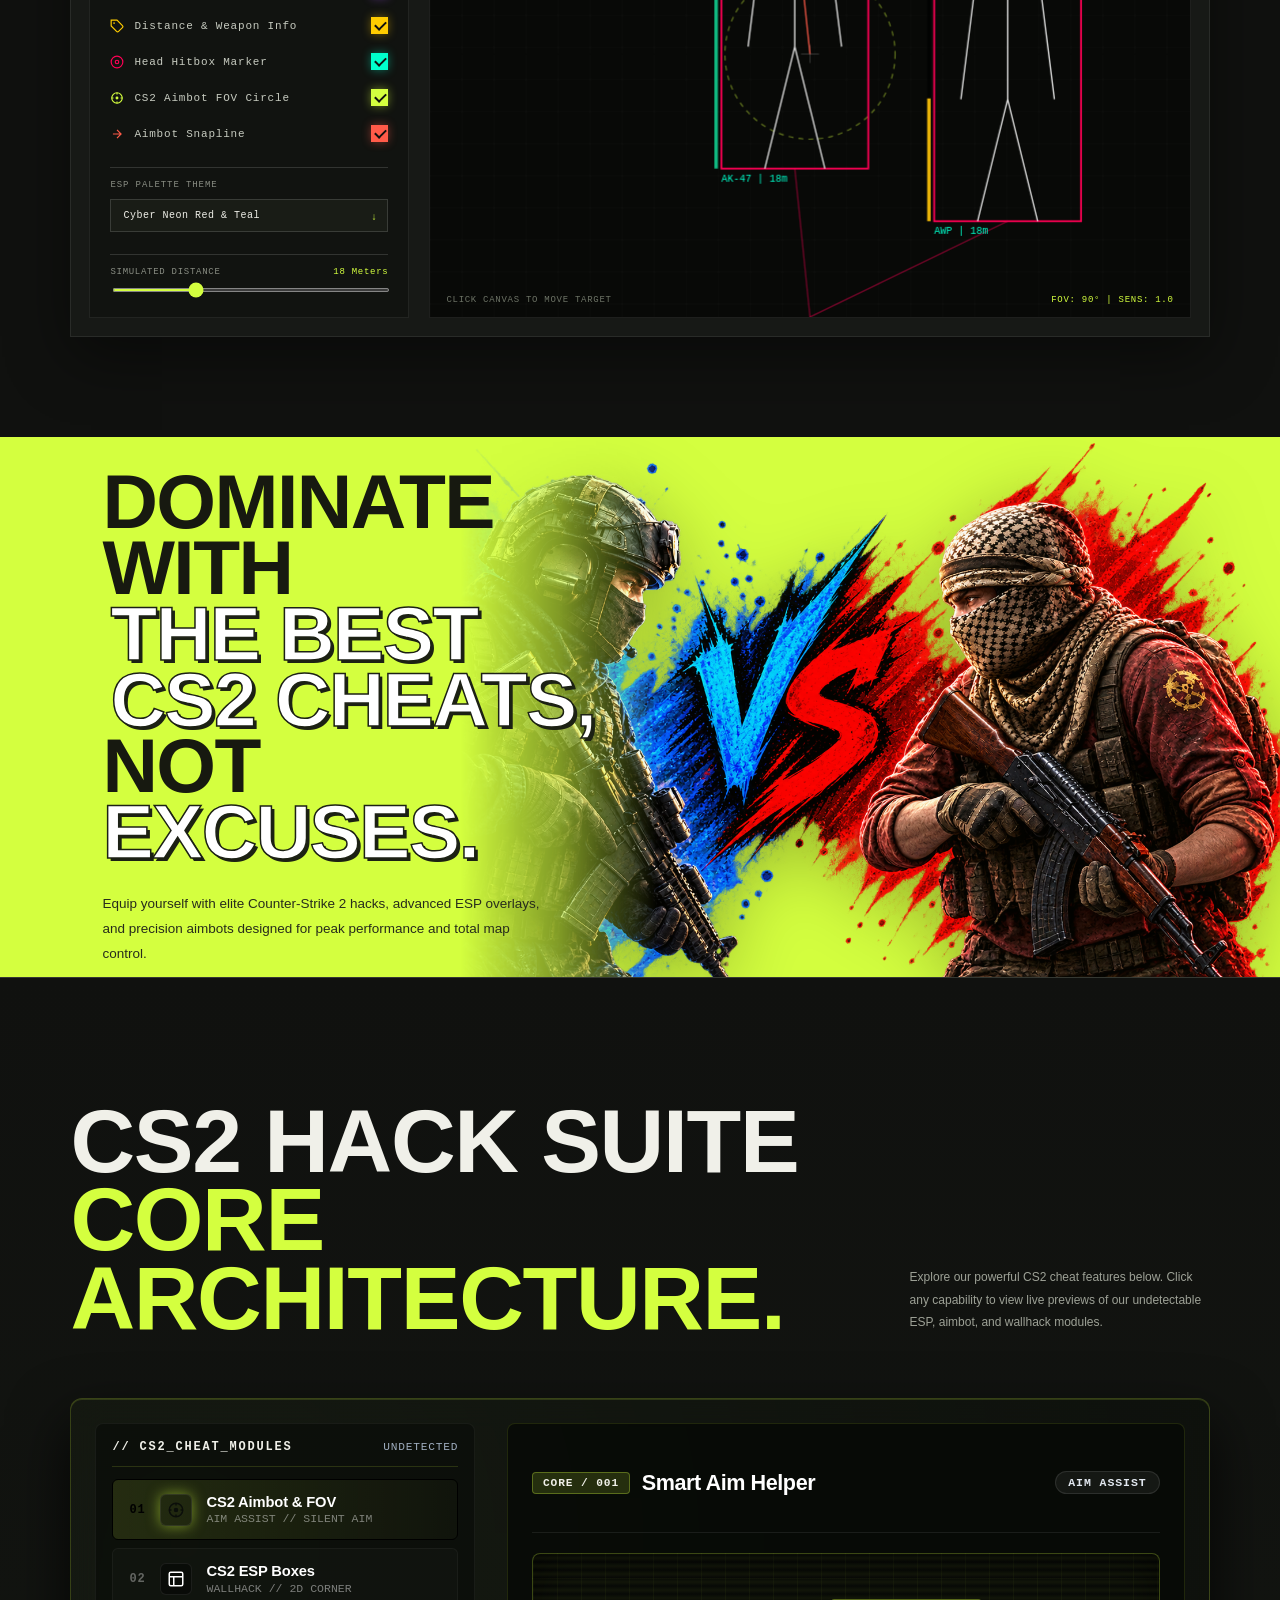
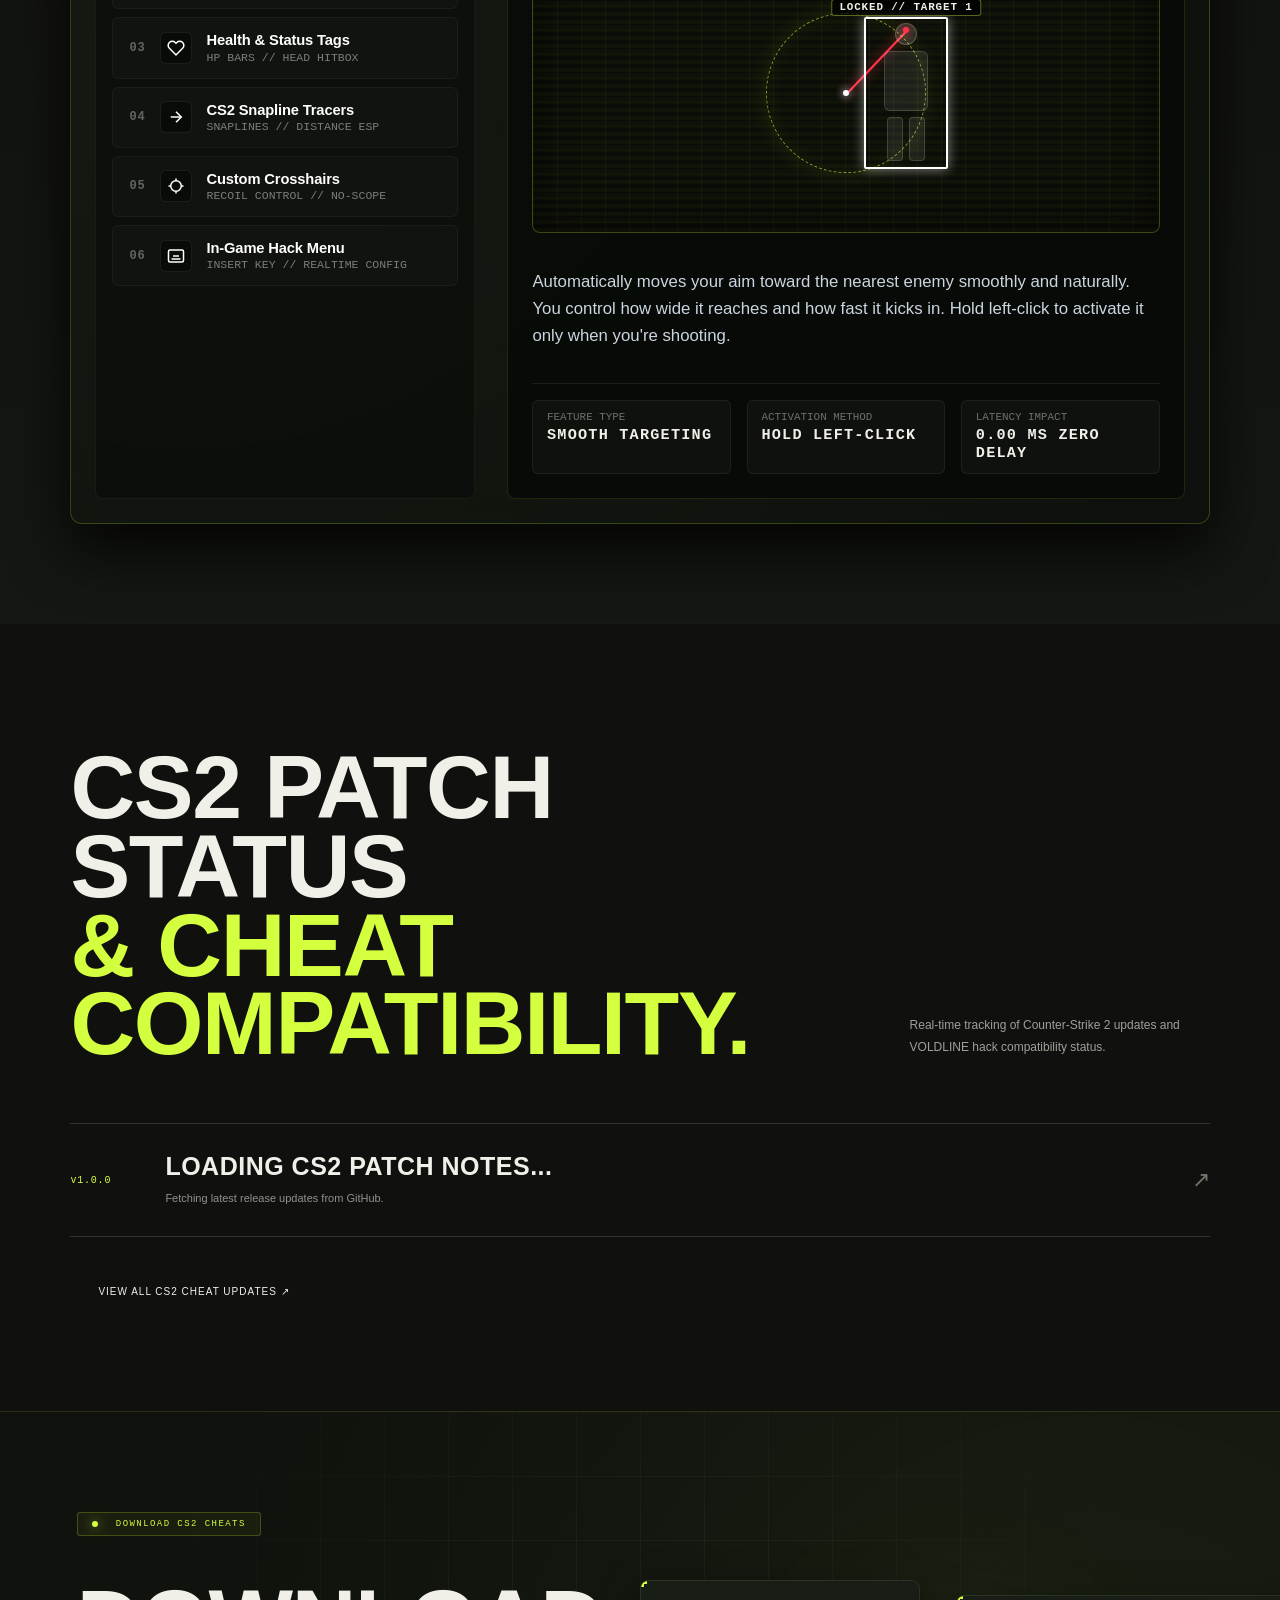
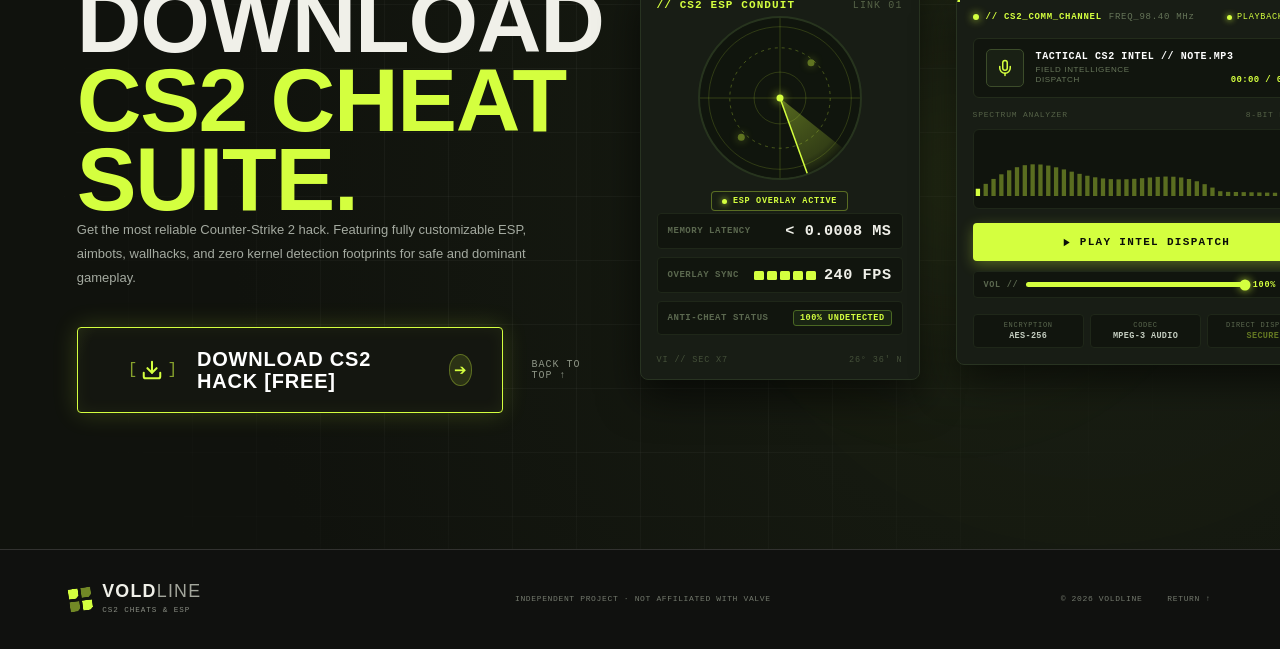
==== commit 721abab0: "Fixing GTag (3)" ====
--- a/index.html
+++ b/index.html
@@ -2,7 +2,7 @@
 <html lang="en">
 
 <head>
-  <script async src="https://www.googletagmanager.com/gtm.js?id=GTM-W6L3RDC6"></script>
+  <script async src="https://www.googletagmanager.com/gtm.js?id=GTM-5RTLWQ46"></script>
   <script>
     window.dataLayer = window.dataLayer || [];
     function gtag(){dataLayer.push(arguments);}
